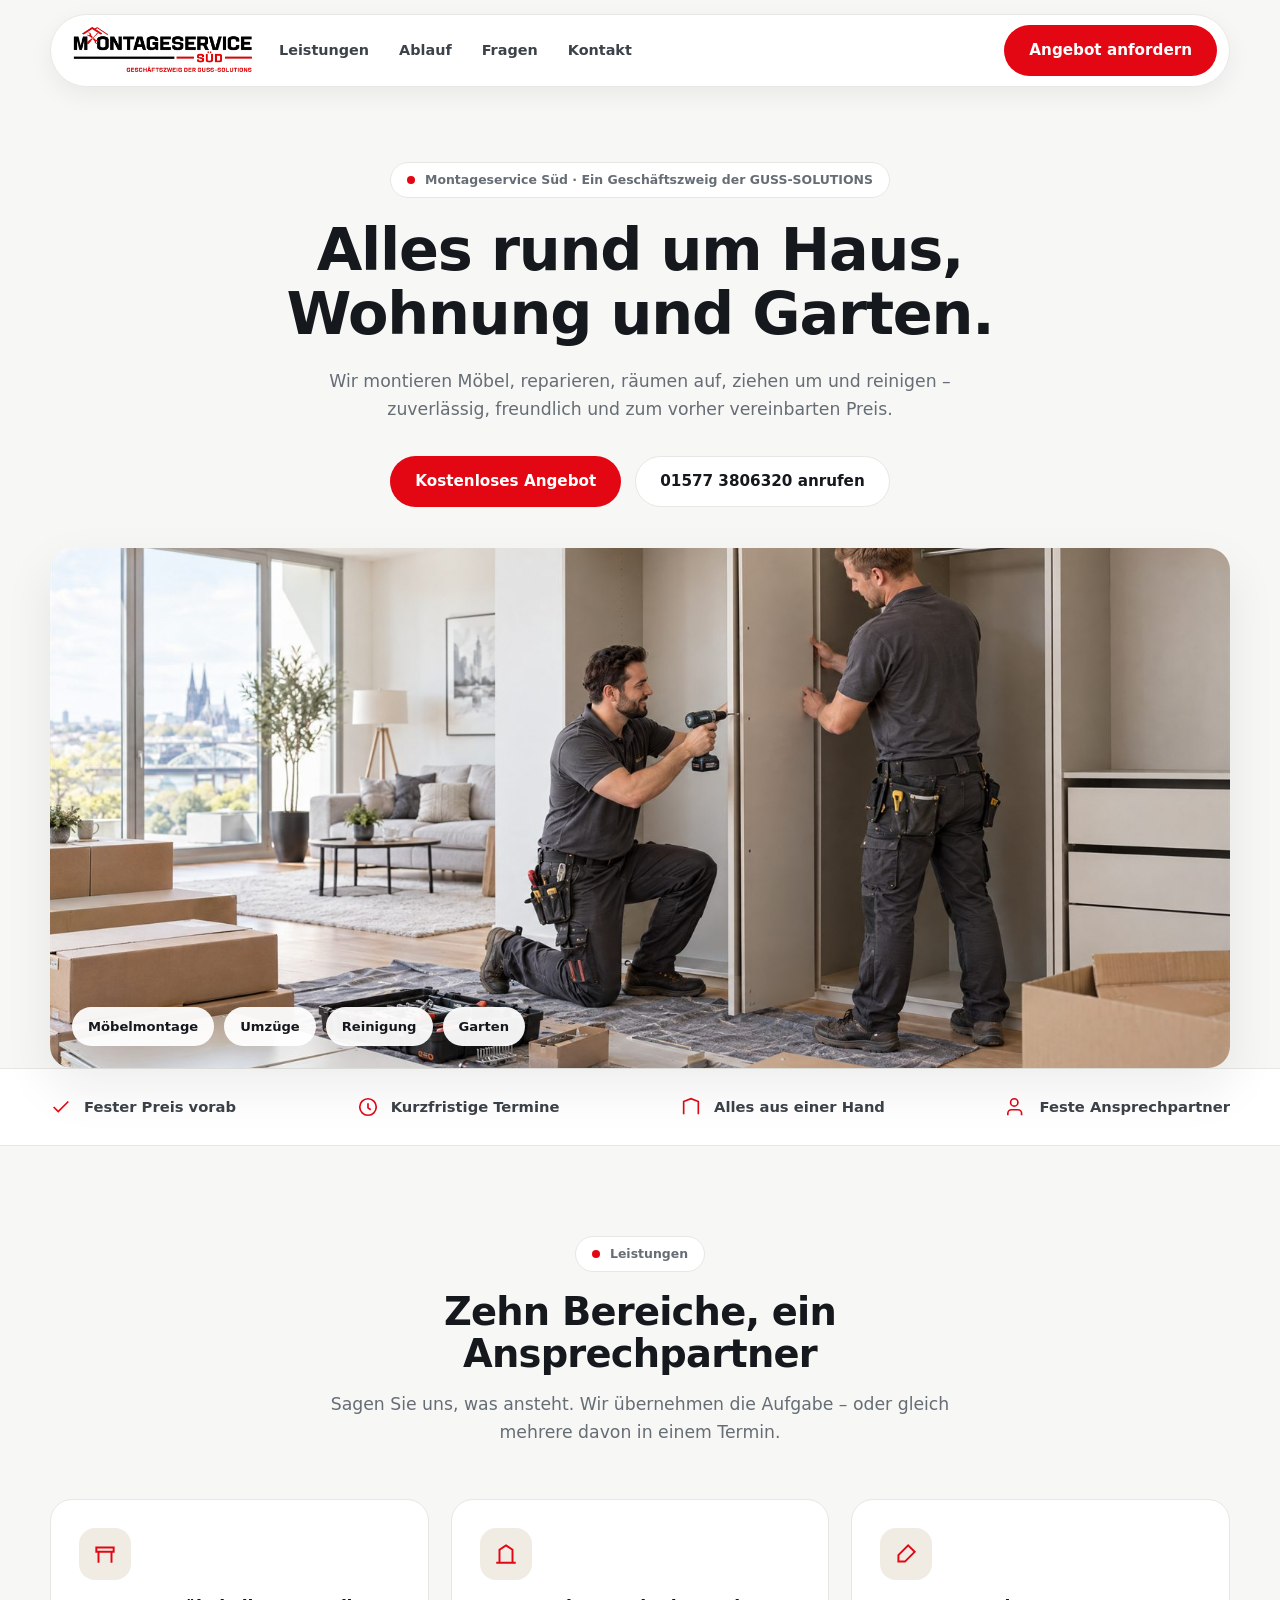
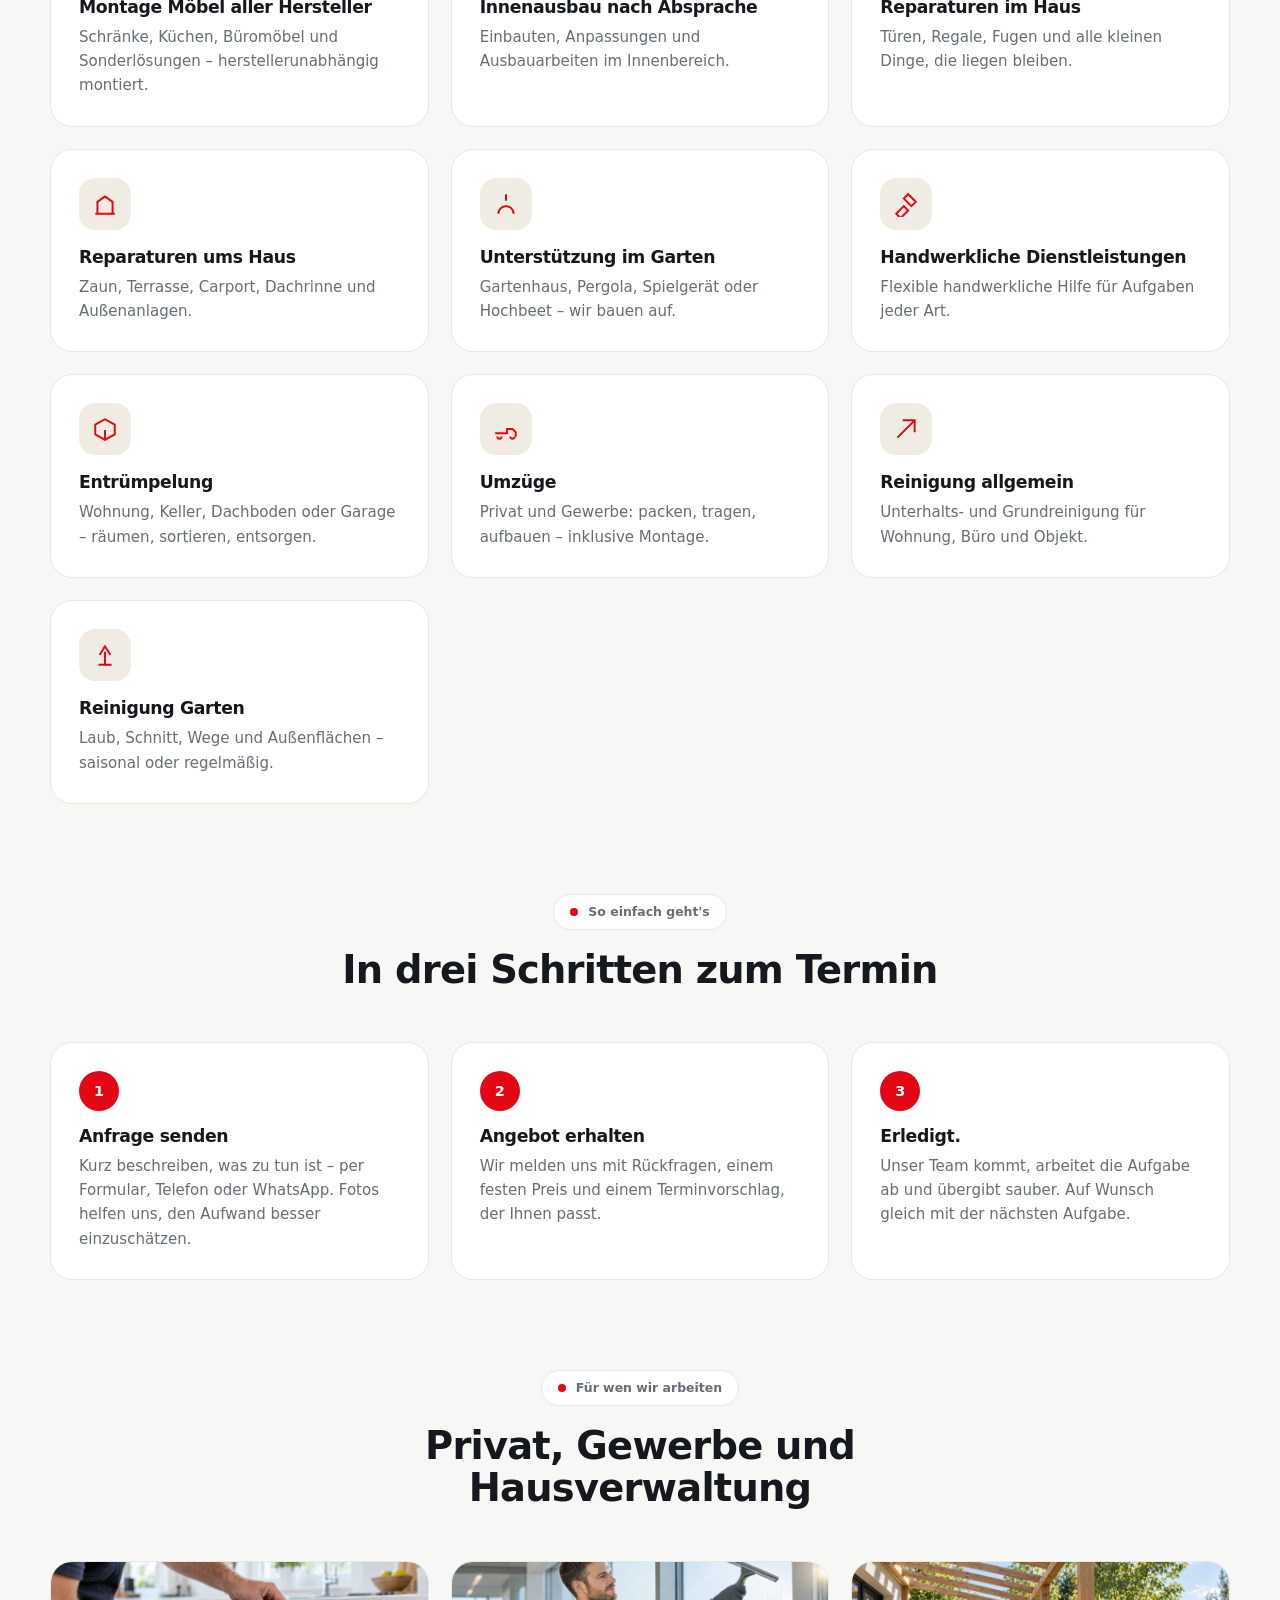
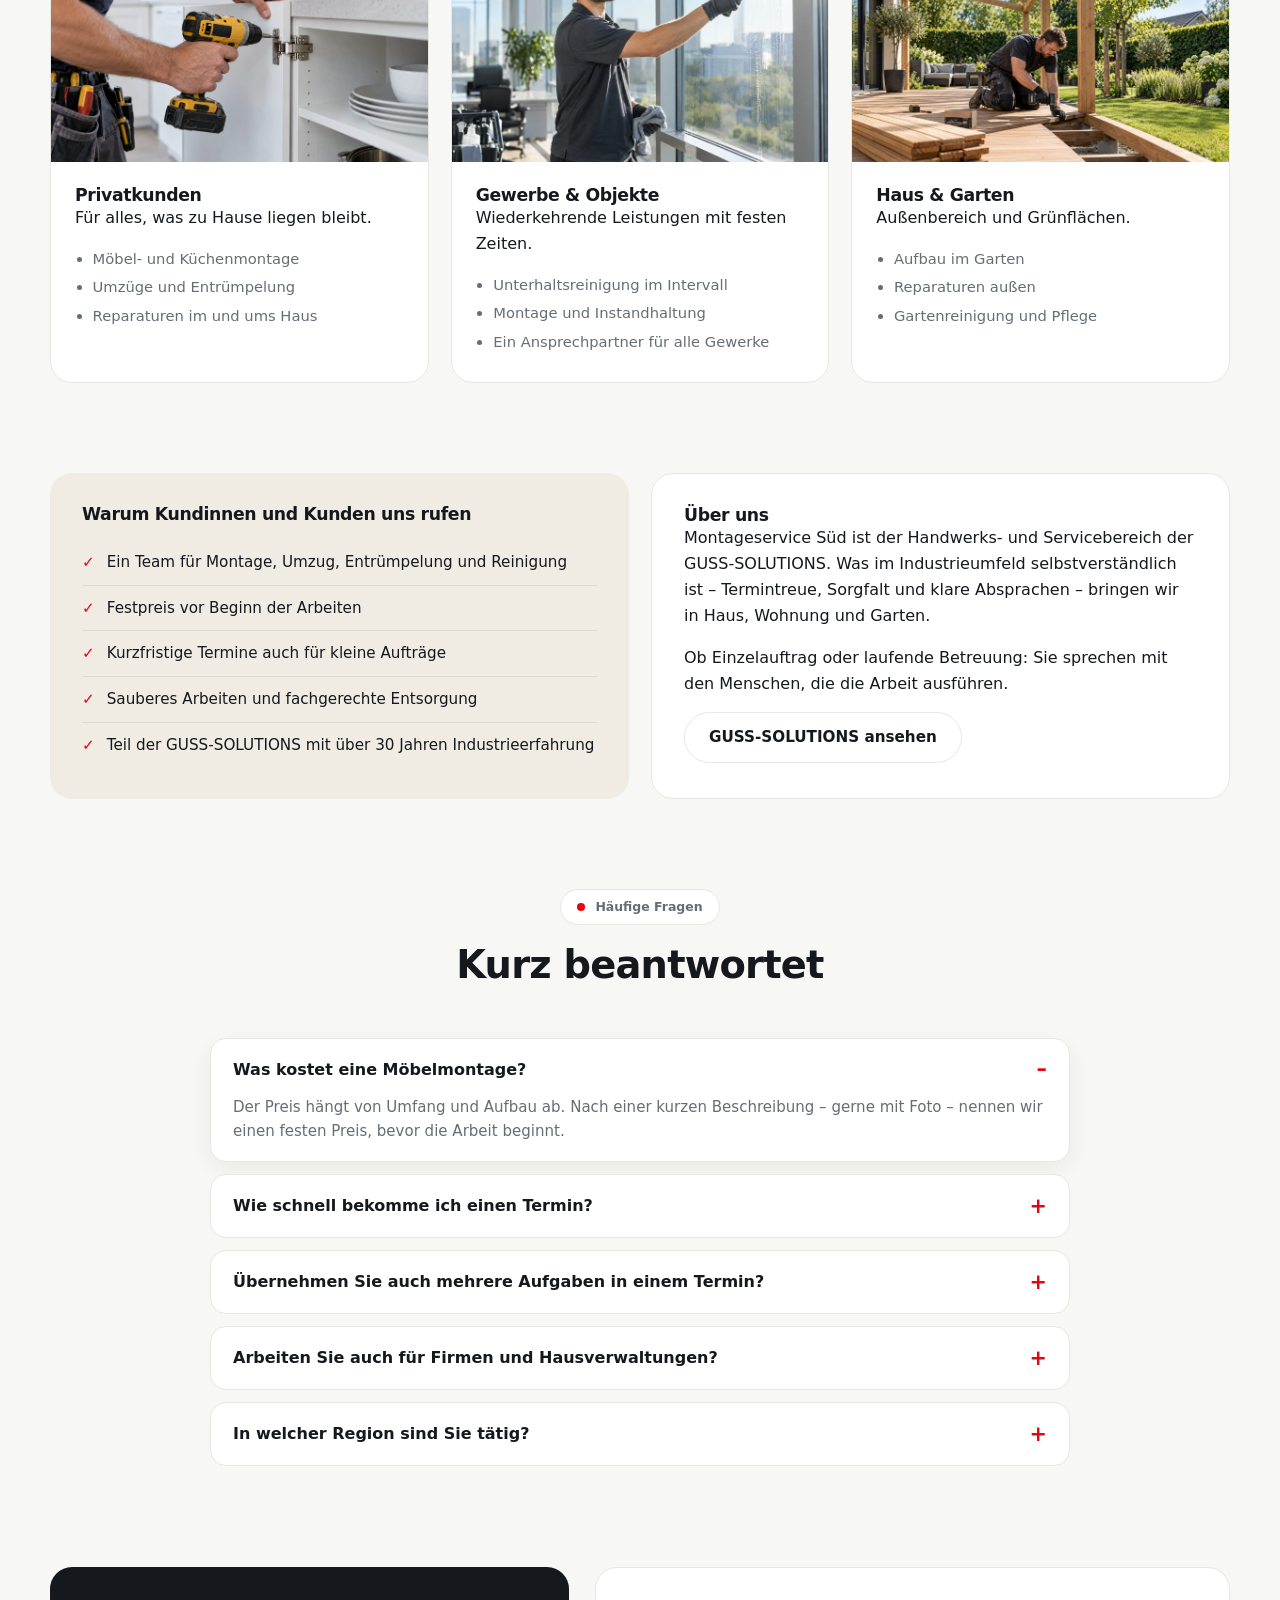
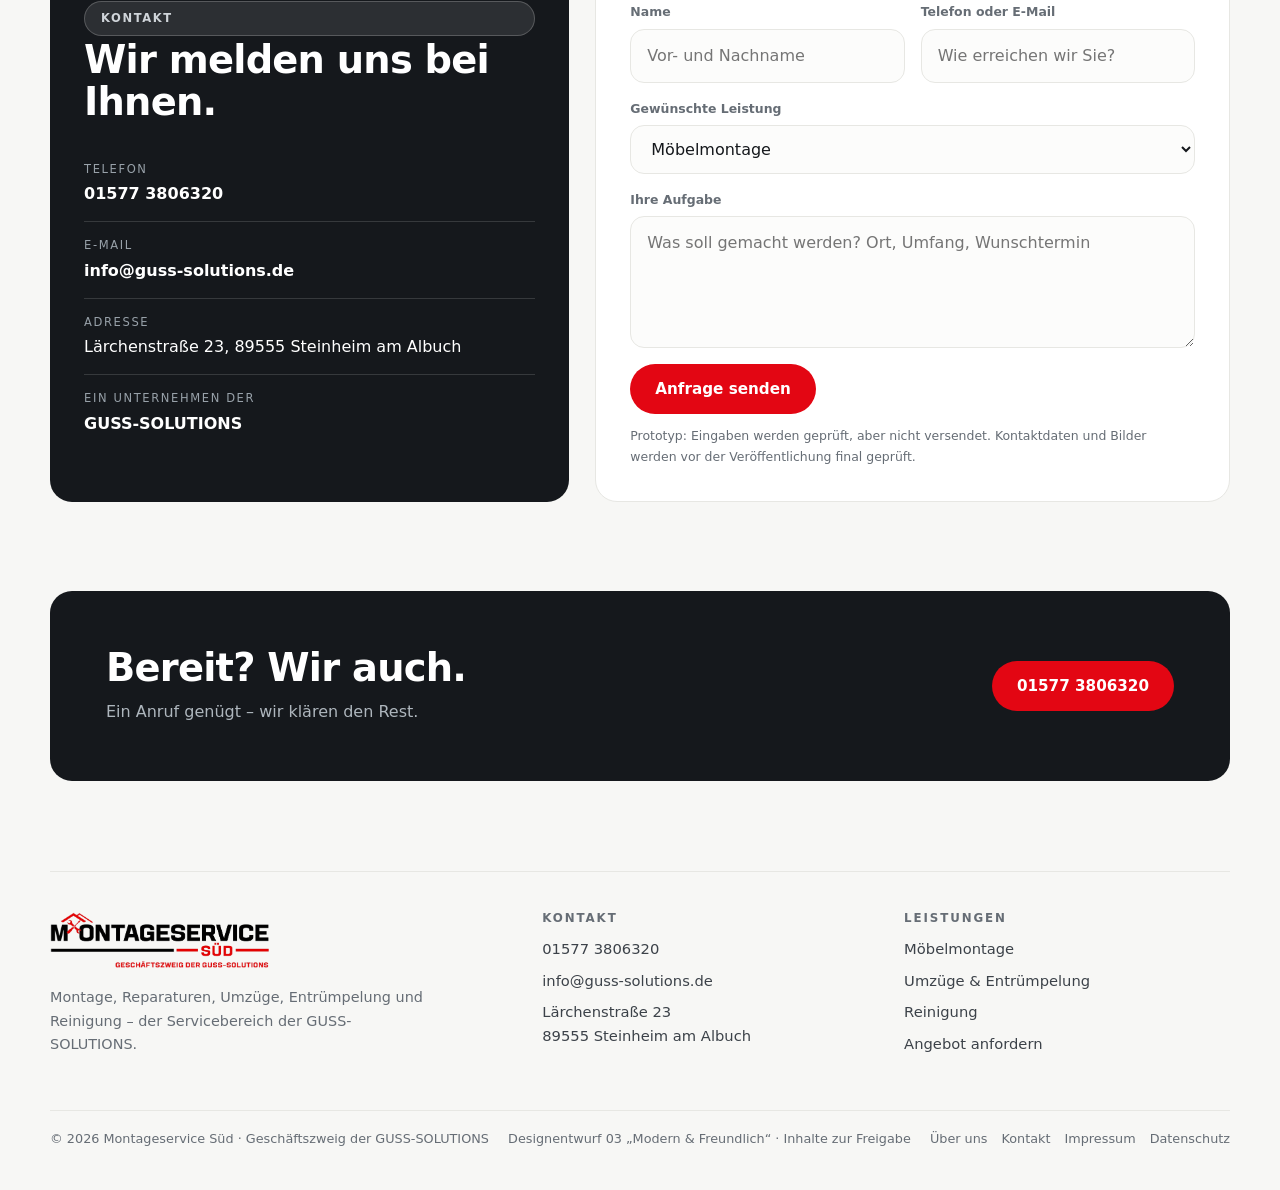
==== index.html @ 41b4e2bd "Montageservice Sued - Pilotwebsite, Entwurf 03 Modern und Freundlich, ohne Comic" ====
<!doctype html>
<html lang="de">
<head>
<meta charset="utf-8">
<meta name="viewport" content="width=device-width, initial-scale=1">
<title>Montageservice Süd | Montage, Reparaturen, Umzüge und Reinigung</title>
<meta name="description" content="Montageservice Süd – Möbelmontage, Reparaturen, Umzüge und Reinigung. Modern und freundlich, wie im gewählten Designentwurf 03.">
<link rel="icon" href="data:image/svg+xml,%3Csvg xmlns='http://www.w3.org/2000/svg' viewBox='0 0 64 64'%3E%3Crect width='64' height='64' rx='14' fill='%23f7f7f5'/%3E%3Cpath d='M8 30 32 12l24 18-3 4-21-16-21 16z' fill='%23e30613'/%3E%3Cpath d='M18 36h5v16h-5zM41 36h5v16h-5zM24 40h16v4H24z' fill='%23101820'/%3E%3C/svg%3E">
<link rel="stylesheet" href="styles.css">
<link rel="stylesheet" href="home.css">
<script src="site.js" defer></script>
</head>
<body>
<a class="skip-link" href="#main">Zum Inhalt springen</a>

<header class="site-header">
  <div class="header-inner">
    <a class="brand" href="#" aria-label="Montageservice Süd Startseite"><img src="assets/ms-logo.png" alt="Montageservice Süd"></a>
    <button class="menu-toggle" type="button" aria-expanded="false" aria-controls="main-navigation" aria-label="Navigation öffnen"><span></span><span></span><span></span></button>
    <nav class="main-nav" id="main-navigation" aria-label="Hauptnavigation">
      <ul class="nav-list">
        <li><a class="nav-link" href="#leistungen">Leistungen</a></li>
        <li><a class="nav-link" href="#ablauf">Ablauf</a></li>
        <li><a class="nav-link" href="#fragen">Fragen</a></li>
        <li><a class="nav-link" href="#kontakt">Kontakt</a></li>
      </ul>
    </nav>
    <a class="button header-cta" href="#kontakt">Angebot anfordern</a>
  </div>
</header>

<main id="main">
  <section class="hero">
    <div class="hero-inner">
      <span class="kicker">Montageservice Süd · Ein Geschäftszweig der GUSS-SOLUTIONS</span>
      <h1>Alles rund um Haus, Wohnung und Garten.</h1>
      <p class="lead">Wir montieren Möbel, reparieren, räumen auf, ziehen um und reinigen – zuverlässig, freundlich und zum vorher vereinbarten Preis.</p>
      <div class="hero-actions">
        <a class="button" href="#kontakt">Kostenloses Angebot</a>
        <a class="button button-soft" href="tel:+4915773806320">01577 3806320 anrufen</a>
      </div>
      <div class="hero-media">
        <img src="assets/img-hero-team.jpg" alt="Zwei Monteure bauen einen Schrank auf">
        <div class="hero-chips">
          <span class="chip">Möbelmontage</span>
          <span class="chip">Umzüge</span>
          <span class="chip">Reinigung</span>
          <span class="chip">Garten</span>
        </div>
      </div>
    </div>
  </section>

  <div class="band">
    <div class="band-inner">
      <span class="band-item"><svg viewBox="0 0 24 24"><path d="M20 6 9 17l-5-5"/></svg> Fester Preis vorab</span>
      <span class="band-item"><svg viewBox="0 0 24 24"><path d="M12 8v5l3 2"/><circle cx="12" cy="12" r="9"/></svg> Kurzfristige Termine</span>
      <span class="band-item"><svg viewBox="0 0 24 24"><path d="M4 20V6l8-3 8 3v14"/></svg> Alles aus einer Hand</span>
      <span class="band-item"><svg viewBox="0 0 24 24"><path d="M17 21v-2a4 4 0 00-4-4H6a4 4 0 00-4 4v2"/><circle cx="9" cy="7" r="4"/></svg> Feste Ansprechpartner</span>
    </div>
  </div>

  <section class="section" id="leistungen">
    <div class="wrap">
      <div class="section-head">
        <span class="kicker">Leistungen</span>
        <h2>Zehn Bereiche, ein Ansprechpartner</h2>
        <p class="lead">Sagen Sie uns, was ansteht. Wir übernehmen die Aufgabe – oder gleich mehrere davon in einem Termin.</p>
      </div>
      <div class="cards">
        <a class="card" href="leistungen.html#moebelmontage"><div class="ico"><svg viewBox="0 0 24 24"><path d="M4 6h16v4H4zM6 10v10M18 10v10"/></svg></div><h3>Montage Möbel aller Hersteller</h3><p>Schränke, Küchen, Büromöbel und Sonderlösungen – herstellerunabhängig montiert.</p></a>
        <a class="card" href="leistungen.html#innenausbau"><div class="ico"><svg viewBox="0 0 24 24"><path d="M3 20h18M6 20V8l6-4 6 4v12"/></svg></div><h3>Innenausbau nach Absprache</h3><p>Einbauten, Anpassungen und Ausbauarbeiten im Innenbereich.</p></a>
        <a class="card" href="leistungen.html#reparaturen-haus"><div class="ico"><svg viewBox="0 0 24 24"><path d="M14 4l6 6-9 9H5v-6z"/></svg></div><h3>Reparaturen im Haus</h3><p>Türen, Regale, Fugen und alle kleinen Dinge, die liegen bleiben.</p></a>
        <a class="card" href="leistungen.html#reparaturen-aussen"><div class="ico"><svg viewBox="0 0 24 24"><path d="M3 21h18M5 21V10l7-5 7 5v11"/></svg></div><h3>Reparaturen ums Haus</h3><p>Zaun, Terrasse, Carport, Dachrinne und Außenanlagen.</p></a>
        <a class="card" href="leistungen.html#garten-montage"><div class="ico"><svg viewBox="0 0 24 24"><path d="M12 3v6M5 21c0-4 3-7 7-7s7 3 7 7"/></svg></div><h3>Unterstützung im Garten</h3><p>Gartenhaus, Pergola, Spielgerät oder Hochbeet – wir bauen auf.</p></a>
        <a class="card" href="leistungen.html#handwerk"><div class="ico"><svg viewBox="0 0 24 24"><path d="M14 3l7 7-4 4-7-7zM3 21l7-7 4 4-7 7z"/></svg></div><h3>Handwerkliche Dienstleistungen</h3><p>Flexible handwerkliche Hilfe für Aufgaben jeder Art.</p></a>
        <a class="card" href="leistungen.html#entruempelung"><div class="ico"><svg viewBox="0 0 24 24"><path d="M3 8l9-5 9 5v9l-9 5-9-5zM12 13v9"/></svg></div><h3>Entrümpelung</h3><p>Wohnung, Keller, Dachboden oder Garage – räumen, sortieren, entsorgen.</p></a>
        <a class="card" href="leistungen.html#umzuege"><div class="ico"><svg viewBox="0 0 24 24"><path d="M2 16h11v-4h5l3 3v4M4 19a2 2 0 104 0M16 19a2 2 0 104 0"/></svg></div><h3>Umzüge</h3><p>Privat und Gewerbe: packen, tragen, aufbauen – inklusive Montage.</p></a>
        <a class="card" href="leistungen.html#reinigung"><div class="ico"><svg viewBox="0 0 24 24"><path d="M4 20l16-16M9 4h11v11"/></svg></div><h3>Reinigung allgemein</h3><p>Unterhalts- und Grundreinigung für Wohnung, Büro und Objekt.</p></a>
        <a class="card" href="leistungen.html#gartenreinigung"><div class="ico"><svg viewBox="0 0 24 24"><path d="M12 21V9M7 12l5-8 5 8M6 21h12"/></svg></div><h3>Reinigung Garten</h3><p>Laub, Schnitt, Wege und Außenflächen – saisonal oder regelmäßig.</p></a>
      </div>
    </div>
  </section>

  <section class="section" style="padding-top:0" id="ablauf">
    <div class="wrap">
      <div class="section-head">
        <span class="kicker">So einfach geht's</span>
        <h2>In drei Schritten zum Termin</h2>
      </div>
      <div class="steps">
        <article class="step"><span class="badge">1</span><h3>Anfrage senden</h3><p>Kurz beschreiben, was zu tun ist – per Formular, Telefon oder WhatsApp. Fotos helfen uns, den Aufwand besser einzuschätzen.</p></article>
        <article class="step"><span class="badge">2</span><h3>Angebot erhalten</h3><p>Wir melden uns mit Rückfragen, einem festen Preis und einem Terminvorschlag, der Ihnen passt.</p></article>
        <article class="step"><span class="badge">3</span><h3>Erledigt.</h3><p>Unser Team kommt, arbeitet die Aufgabe ab und übergibt sauber. Auf Wunsch gleich mit der nächsten Aufgabe.</p></article>
      </div>
    </div>
  </section>

  <section class="section" style="padding-top:0">
    <div class="wrap">
      <div class="section-head">
        <span class="kicker">Für wen wir arbeiten</span>
        <h2>Privat, Gewerbe und Hausverwaltung</h2>
      </div>
      <div class="photos">
        <article class="photo">
          <img src="assets/img-moebel.jpg" alt="Montage einer Küche">
          <div class="body"><h3>Privatkunden</h3><p>Für alles, was zu Hause liegen bleibt.</p>
            <ul><li>Möbel- und Küchenmontage</li><li>Umzüge und Entrümpelung</li><li>Reparaturen im und ums Haus</li></ul>
          </div>
        </article>
        <article class="photo">
          <img src="assets/img-reinigung.jpg" alt="Reinigung in einem Büro">
          <div class="body"><h3>Gewerbe &amp; Objekte</h3><p>Wiederkehrende Leistungen mit festen Zeiten.</p>
            <ul><li>Unterhaltsreinigung im Intervall</li><li>Montage und Instandhaltung</li><li>Ein Ansprechpartner für alle Gewerke</li></ul>
          </div>
        </article>
        <article class="photo">
          <img src="assets/img-garten.jpg" alt="Aufbau im Garten">
          <div class="body"><h3>Haus &amp; Garten</h3><p>Außenbereich und Grünflächen.</p>
            <ul><li>Aufbau im Garten</li><li>Reparaturen außen</li><li>Gartenreinigung und Pflege</li></ul>
          </div>
        </article>
      </div>
    </div>
  </section>

  <section class="section" style="padding-top:0">
    <div class="wrap">
      <div class="trust">
        <div class="trust-card">
          <h3>Warum Kundinnen und Kunden uns rufen</h3>
          <ul>
            <li>Ein Team für Montage, Umzug, Entrümpelung und Reinigung</li>
            <li>Festpreis vor Beginn der Arbeiten</li>
            <li>Kurzfristige Termine auch für kleine Aufträge</li>
            <li>Sauberes Arbeiten und fachgerechte Entsorgung</li>
            <li>Teil der GUSS-SOLUTIONS mit über 30 Jahren Industrieerfahrung</li>
          </ul>
        </div>
        <div class="trust-card white">
          <h3>Über uns</h3>
          <p>Montageservice Süd ist der Handwerks- und Servicebereich der GUSS-SOLUTIONS. Was im Industrieumfeld selbstverständlich ist – Termintreue, Sorgfalt und klare Absprachen – bringen wir in Haus, Wohnung und Garten.</p>
          <p>Ob Einzelauftrag oder laufende Betreuung: Sie sprechen mit den Menschen, die die Arbeit ausführen.</p>
          <a class="button button-soft" href="https://guss-solutions.de" target="_blank" rel="noopener">GUSS-SOLUTIONS ansehen</a>
        </div>
      </div>
    </div>
  </section>

  <section class="section" style="padding-top:0" id="fragen">
    <div class="wrap">
      <div class="section-head">
        <span class="kicker">Häufige Fragen</span>
        <h2>Kurz beantwortet</h2>
      </div>
      <div class="faq">
        <details open><summary>Was kostet eine Möbelmontage?</summary><p>Der Preis hängt von Umfang und Aufbau ab. Nach einer kurzen Beschreibung – gerne mit Foto – nennen wir einen festen Preis, bevor die Arbeit beginnt.</p></details>
        <details><summary>Wie schnell bekomme ich einen Termin?</summary><p>Kleine Aufträge können wir oft innerhalb weniger Tage übernehmen. Bei dringenden Fällen sprechen Sie uns direkt telefonisch an.</p></details>
        <details><summary>Übernehmen Sie auch mehrere Aufgaben in einem Termin?</summary><p>Ja. Montage, Reparaturen, Entrümpelung und Reinigung lassen sich kombinieren – das spart Wege und Kosten.</p></details>
        <details><summary>Arbeiten Sie auch für Firmen und Hausverwaltungen?</summary><p>Ja, wir betreuen Gewerbeobjekte, Praxen, Büros und Wohnanlagen – auch regelmäßig im Intervall.</p></details>
        <details><summary>In welcher Region sind Sie tätig?</summary><p>Unser Einsatzgebiet wird vor der Freigabe final festgelegt. Sprechen Sie uns an – wir sagen Ihnen direkt, ob Ihr Ort dabei ist.</p></details>
      </div>
    </div>
  </section>

  <section class="section" style="padding-top:0" id="kontakt">
    <div class="wrap contact">
      <div class="contact-info">
        <span class="kicker">Kontakt</span>
        <h2>Wir melden uns bei Ihnen.</h2>
        <ul>
          <li><span>Telefon</span><a href="tel:+4915773806320">01577 3806320</a></li>
          <li><span>E-Mail</span><a href="mailto:info@guss-solutions.de">info@guss-solutions.de</a></li>
          <li><span>Adresse</span>Lärchenstraße 23, 89555 Steinheim am Albuch</li>
          <li><span>Ein Unternehmen der</span><a href="https://guss-solutions.de" target="_blank" rel="noopener">GUSS-SOLUTIONS</a></li>
        </ul>
      </div>
      <form class="form" data-prototype-form novalidate>
        <div class="field"><label for="p">Name</label><input id="p" name="name" type="text" autocomplete="name" required placeholder="Vor- und Nachname"><span class="field-error">Bitte geben Sie Ihren Namen an.</span></div>
        <div class="field"><label for="q">Telefon oder E-Mail</label><input id="q" name="kontakt" type="text" required placeholder="Wie erreichen wir Sie?"><span class="field-error">Bitte geben Sie eine Kontaktmöglichkeit an.</span></div>
        <div class="full"><label for="r">Gewünschte Leistung</label>
          <select id="r" name="leistung">
            <option>Möbelmontage</option><option>Innenausbau</option><option>Reparaturen im Haus</option>
            <option>Reparaturen ums Haus</option><option>Garten / Montage im Garten</option><option>Handwerkliche Dienstleistungen</option>
            <option>Entrümpelung</option><option>Umzüge</option><option>Reinigung</option><option>Mehrere Leistungen</option>
          </select>
        </div>
        <div class="field full"><label for="s">Ihre Aufgabe</label><textarea id="s" name="nachricht" rows="4" required placeholder="Was soll gemacht werden? Ort, Umfang, Wunschtermin"></textarea><span class="field-error">Bitte beschreiben Sie Ihre Aufgabe.</span></div>
        <div class="full">
          <button class="button" type="submit">Anfrage senden</button>
          <p class="note">Prototyp: Eingaben werden geprüft, aber nicht versendet. Kontaktdaten und Bilder werden vor der Veröffentlichung final geprüft.</p>
        </div>
        <div class="form-status full" role="status" aria-live="polite"></div>
      </form>
    </div>
  </section>

  <div class="wrap">
    <section class="cta">
      <div>
        <h2>Bereit? Wir auch.</h2>
        <p>Ein Anruf genügt – wir klären den Rest.</p>
      </div>
      <a class="button" href="tel:+4915773806320">01577 3806320</a>
    </section>
  </div>
</main>

<footer class="site-footer">
  <div class="footer-main">
    <div>
      <img class="footer-logo" src="assets/ms-logo.png" alt="Montageservice Süd">
      <p class="footer-copy">Montage, Reparaturen, Umzüge, Entrümpelung und Reinigung – der Servicebereich der GUSS-SOLUTIONS.</p>
    </div>
    <div>
      <h2 class="footer-title">Kontakt</h2>
      <ul class="footer-links">
        <li><a href="tel:+4915773806320">01577 3806320</a></li>
        <li><a href="mailto:info@guss-solutions.de">info@guss-solutions.de</a></li>
        <li>Lärchenstraße 23<br>89555 Steinheim am Albuch</li>
      </ul>
    </div>
    <div>
      <h2 class="footer-title">Leistungen</h2>
      <ul class="footer-links">
        <li><a href="#leistungen">Möbelmontage</a></li>
        <li><a href="#leistungen">Umzüge &amp; Entrümpelung</a></li>
        <li><a href="#leistungen">Reinigung</a></li>
        <li><a href="#kontakt">Angebot anfordern</a></li>
      </ul>
    </div>
  </div>
  <div class="footer-bottom">
    <span>© 2026 Montageservice Süd · Geschäftszweig der GUSS-SOLUTIONS</span>
    <span>Designentwurf 03 „Modern &amp; Freundlich“ · Inhalte zur Freigabe</span>
    <span class="legal-links"><a href="ueber-uns.html">Über uns</a><a href="kontakt.html">Kontakt</a><a href="impressum.html">Impressum</a><a href="datenschutz.html">Datenschutz</a></span>
  </div>
</footer>

</body>
</html>
---- styles.css ----
/* ==========================================================================
   Montageservice Süd – Prototyp
   Basis: Designentwurf 03 „Modern & Freundlich“
   ========================================================================== */

:root{
  --ink:#15181c;
  --ink-soft:#3c4249;
  --muted:#666d75;
  --line:#e7e7e3;
  --paper:#ffffff;
  --soft:#f7f7f5;
  --sand:#f0ece4;
  --red:#e30613;
  --red-dark:#c00511;
  --green:#0f7a4a;
  --radius:22px;
  --radius-sm:14px;
  --shadow:0 20px 50px rgba(21,24,28,.08);
  --shadow-sm:0 8px 24px rgba(21,24,28,.06);
  --content:min(1180px, calc(100vw - 40px));
}

*,*::before,*::after{box-sizing:border-box}

html{scroll-behavior:smooth}

body{
  margin:0;
  background:var(--soft);
  color:var(--ink);
  font-family:Inter,ui-sans-serif,system-ui,-apple-system,"Segoe UI",sans-serif;
  font-size:16px;
  line-height:1.62;
  -webkit-font-smoothing:antialiased;
}

img{max-width:100%;display:block}
a{color:inherit}
button,input,select,textarea{font:inherit}

h1,h2,h3,h4{margin:0;line-height:1.1;letter-spacing:-.02em}
h1{font-size:clamp(2.1rem,4.4vw,3.5rem);font-weight:800}
h2{font-size:clamp(1.6rem,3vw,2.4rem);font-weight:800}
h3{font-size:1.08rem;font-weight:800}
h4{font-size:.98rem;font-weight:800}
p{margin:0 0 1rem}

.wrap{width:var(--content);margin:0 auto}
.section{padding:clamp(56px,7vw,104px) 0}
.section-tight{padding:clamp(34px,4vw,56px) 0}
.section-white{background:var(--paper)}
.section-head{text-align:center;max-width:740px;margin:0 auto clamp(34px,4vw,56px)}
.section-head.left{text-align:left;margin-left:0}
.lead{color:var(--muted);font-size:1.08rem;max-width:62ch}
.section-head .lead{margin:1rem auto 0}
.section-head.left .lead{margin-left:0}
.center{text-align:center}

.kicker{
  display:inline-flex;align-items:center;gap:10px;
  background:#fff;border:1px solid var(--line);border-radius:999px;
  padding:7px 16px;font-size:.78rem;font-weight:700;color:var(--muted);margin:0 0 1.2rem;
}
.kicker::before{content:"";width:8px;height:8px;border-radius:50%;background:var(--red);flex:0 0 auto}
.kicker.on-dark{background:rgba(255,255,255,.1);border-color:rgba(255,255,255,.22);color:#cfd4d9}

.skip-link{position:absolute;left:-9999px;top:0;background:var(--ink);color:#fff;padding:12px 18px;z-index:100}
.skip-link:focus{left:16px;top:16px}

/* ---------- Header ---------- */
.site-header{position:sticky;top:14px;z-index:50}
.header-inner{
  width:var(--content);margin:0 auto;
  background:rgba(255,255,255,.94);backdrop-filter:blur(14px);
  border:1px solid var(--line);border-radius:999px;
  padding:10px 12px 10px 22px;display:flex;align-items:center;gap:22px;
  box-shadow:var(--shadow-sm);
}
.brand{display:inline-flex;align-items:center}
.brand img{width:178px;height:auto}
.main-nav{margin-left:auto}
.nav-list{display:flex;gap:20px;list-style:none;margin:0;padding:0}
.nav-link{
  text-decoration:none;font-size:.9rem;font-weight:600;color:var(--ink-soft);
  padding:10px 6px;border-radius:999px;position:relative;white-space:nowrap;
}
.nav-link:hover{color:var(--red)}
.nav-link[aria-current="page"]{color:var(--red)}
.nav-link[aria-current="page"]::after{
  content:"";position:absolute;left:6px;right:6px;bottom:2px;height:2px;background:var(--red);border-radius:2px;
}
.menu-toggle{
  display:none;width:46px;height:46px;margin-left:auto;
  border:1px solid var(--line);border-radius:999px;background:#fff;cursor:pointer;
  align-items:center;justify-content:center;flex-direction:column;gap:5px;padding:0;
}
.menu-toggle span{display:block;width:18px;height:2px;background:var(--ink);border-radius:2px;transition:transform .2s,opacity .2s}
.menu-toggle[aria-expanded="true"] span:nth-child(1){transform:translateY(7px) rotate(45deg)}
.menu-toggle[aria-expanded="true"] span:nth-child(2){opacity:0}
.menu-toggle[aria-expanded="true"] span:nth-child(3){transform:translateY(-7px) rotate(-45deg)}

/* ---------- Buttons ---------- */
.button{
  display:inline-flex;align-items:center;justify-content:center;gap:10px;
  min-height:48px;padding:12px 24px;border-radius:999px;
  background:var(--red);color:#fff;text-decoration:none;font-weight:700;font-size:.95rem;
  border:1px solid transparent;cursor:pointer;
  transition:background .2s,transform .2s,box-shadow .2s,color .2s,border-color .2s;
}
.button:hover{background:var(--red-dark);transform:translateY(-1px);box-shadow:0 12px 26px rgba(227,6,19,.24)}
.button:active{transform:translateY(0)}
.button-soft{background:#fff;color:var(--ink);border-color:var(--line)}
.button-soft:hover{background:#fff;color:var(--red);border-color:var(--red);box-shadow:var(--shadow-sm)}
.button-dark{background:var(--ink)}
.button-dark:hover{background:#000;box-shadow:0 12px 26px rgba(21,24,28,.25)}
.button-lg{min-height:56px;padding:15px 30px;font-size:1rem}
.button-block{width:100%}
.button-row{display:flex;gap:14px;flex-wrap:wrap}

:focus-visible{outline:3px solid rgba(227,6,19,.35);outline-offset:3px;border-radius:6px}

  /* Hero */
  .hero{padding:clamp(56px,7vw,96px) 0 0}
  .hero-inner{width:var(--content);margin:0 auto;text-align:center}
  .hero h1{max-width:20ch;margin:0 auto}
  .hero .lead{margin:1.3rem auto 0;text-align:center}
  .hero-actions{display:flex;gap:14px;justify-content:center;flex-wrap:wrap;margin:2rem 0 2.6rem}
  .hero-media{position:relative;border-radius:var(--radius);overflow:hidden;box-shadow:var(--shadow)}
  .hero-media img{width:100%;height:clamp(280px,46vw,520px);object-fit:cover}
  .hero-chips{position:absolute;left:22px;bottom:22px;display:flex;gap:10px;flex-wrap:wrap}
  .chip{background:rgba(255,255,255,.94);border-radius:999px;padding:9px 16px;font-size:.82rem;font-weight:700;box-shadow:var(--shadow-sm)}


/* ---------- Band / Trust ---------- */
.band{background:#fff;border-top:1px solid var(--line);border-bottom:1px solid var(--line);padding:24px 0}
.band-inner{width:var(--content);margin:0 auto;display:flex;gap:30px;flex-wrap:wrap;align-items:center;justify-content:space-between}
.band-item{display:flex;align-items:center;gap:12px;font-weight:700;font-size:.92rem;color:var(--ink-soft)}
.band-item svg{width:22px;height:22px;stroke:var(--red);fill:none;stroke-width:1.8;flex:0 0 auto}

/* ---------- Cards ---------- */
.cards{display:grid;grid-template-columns:repeat(3,1fr);gap:22px}
.cards.two{grid-template-columns:repeat(2,1fr)}
.cards.four{grid-template-columns:repeat(4,1fr)}
.card{
  background:#fff;border:1px solid var(--line);border-radius:var(--radius);padding:28px;
  transition:transform .2s,box-shadow .2s,border-color .2s;display:flex;flex-direction:column;
}
.card:hover{transform:translateY(-4px);box-shadow:var(--shadow);border-color:#dcdcd6}
.card .ico{width:52px;height:52px;border-radius:16px;background:var(--sand);display:grid;place-items:center;margin-bottom:18px;flex:0 0 auto}
.card .ico svg{width:26px;height:26px;stroke:var(--red);fill:none;stroke-width:1.8}
.card p{color:var(--muted);font-size:.94rem;margin:.5rem 0 0}
.card .more{margin-top:auto;padding-top:16px;font-weight:700;font-size:.88rem;color:var(--red);text-decoration:none;display:inline-flex;align-items:center;gap:8px}
.card .more::after{content:"→";transition:transform .2s}
.card:hover .more::after{transform:translateX(4px)}
a.card{text-decoration:none}

/* ---------- Photo-Karten ---------- */
.photos{display:grid;grid-template-columns:repeat(3,1fr);gap:22px}
.photo{background:#fff;border-radius:var(--radius);overflow:hidden;border:1px solid var(--line);display:flex;flex-direction:column}
.photo img{height:200px;object-fit:cover;width:100%}
.photo .body{padding:24px}
.photo ul{margin:12px 0 0;padding-left:1.1rem;color:var(--muted);font-size:.92rem}
.photo li{margin-bottom:.3rem}

/* ---------- Schritte ---------- */
.steps{display:grid;grid-template-columns:repeat(4,1fr);gap:20px}
.step{background:#fff;border:1px solid var(--line);border-radius:var(--radius);padding:26px;position:relative}
.step .badge{display:inline-grid;place-items:center;width:42px;height:42px;border-radius:50%;background:var(--red);color:#fff;font-weight:800;font-size:.92rem;margin-bottom:16px}
.step h3{margin-bottom:.45rem}
.step p{color:var(--muted);font-size:.93rem;margin:0}

/* ---------- Trust ---------- */
.trust{display:grid;grid-template-columns:1fr 1fr;gap:22px}
.trust-card{background:var(--sand);border-radius:var(--radius);padding:32px}
.trust-card.white{background:#fff;border:1px solid var(--line)}
.trust-card ul{list-style:none;margin:16px 0 0;padding:0}
.trust-card li{display:flex;gap:12px;padding:11px 0;border-bottom:1px solid rgba(21,24,28,.08);font-size:.95rem}
.trust-card li:last-child{border-bottom:0}
.trust-card li::before{content:"✓";color:var(--red);font-weight:800;flex:0 0 auto}

/* ---------- FAQ ---------- */
.faq{max-width:860px;margin:0 auto}
details{background:#fff;border:1px solid var(--line);border-radius:16px;padding:18px 22px;margin-bottom:12px;transition:box-shadow .2s}
details[open]{box-shadow:var(--shadow-sm)}
summary{cursor:pointer;font-weight:700;list-style:none;display:flex;justify-content:space-between;gap:16px;align-items:center}
summary::-webkit-details-marker{display:none}
summary::after{content:"+";color:var(--red);font-weight:800;font-size:1.3rem;line-height:1}
details[open] summary::after{content:"–"}
details p{margin:12px 0 0;color:var(--muted);font-size:.94rem}
details p:last-child{margin-bottom:0}

/* ---------- Unterseiten ---------- */
.page-hero{padding:clamp(36px,4.5vw,64px) 0 clamp(28px,3vw,44px)}
.page-hero .inner{width:var(--content);margin:0 auto;display:grid;grid-template-columns:1.1fr .9fr;gap:clamp(26px,4vw,56px);align-items:center}
.page-hero h1{max-width:22ch}
.breadcrumb{width:var(--content);margin:0 auto 18px;font-size:.84rem;color:var(--muted);display:flex;gap:8px;flex-wrap:wrap}
.breadcrumb a{text-decoration:none;color:var(--muted)}
.breadcrumb a:hover{color:var(--red)}
.breadcrumb span::before{content:"/";margin-right:8px;color:var(--line)}
.page-hero-media{border-radius:var(--radius);overflow:hidden;box-shadow:var(--shadow)}
.page-hero-media img{width:100%;height:clamp(220px,30vw,340px);object-fit:cover}

/* ---------- Leistungs-Details ---------- */
.service-list{display:grid;gap:18px}
.service-item{
  background:#fff;border:1px solid var(--line);border-radius:var(--radius);
  padding:28px;display:grid;grid-template-columns:64px 1.1fr 1.4fr;gap:24px;align-items:start;
}
.service-item .no{font-weight:800;color:var(--red);font-size:.9rem;letter-spacing:.08em;padding-top:4px}
.service-item h3{margin-bottom:.5rem}
.service-item .desc{color:var(--muted);font-size:.94rem;margin:0}
.service-item ul{margin:0;padding:0;list-style:none;display:grid;gap:8px}
.service-item ul li{display:flex;gap:10px;font-size:.92rem;color:var(--ink-soft)}
.service-item ul li::before{content:"–";color:var(--red);font-weight:800}
.service-item.highlight{border-color:var(--red);box-shadow:0 12px 32px rgba(227,6,19,.08)}

/* ---------- Formular ---------- */
.contact-grid{display:grid;grid-template-columns:.9fr 1.1fr;gap:26px;align-items:start}
.contact-info{background:var(--ink);color:#fff;border-radius:var(--radius);padding:34px}
.contact-info h2{color:#fff}
.contact-info ul{list-style:none;margin:22px 0 0;padding:0}
.contact-info li{padding:14px 0;border-bottom:1px solid rgba(255,255,255,.14)}
.contact-info li:last-child{border-bottom:0}
.contact-info .label{display:block;font-size:.72rem;letter-spacing:.14em;text-transform:uppercase;color:#98a1a9;margin-bottom:3px}
.contact-info a{text-decoration:none;font-weight:700}
.contact-info a:hover{color:var(--red)}

.form-card{background:#fff;border:1px solid var(--line);border-radius:var(--radius);padding:34px}
.form{display:grid;grid-template-columns:1fr 1fr;gap:16px}
.form .full{grid-column:1/-1}
.field{display:flex;flex-direction:column}
label{display:block;font-size:.78rem;font-weight:700;color:var(--muted);margin-bottom:6px}
label .req{color:var(--red)}
input,select,textarea{
  width:100%;padding:13px 16px;border:1px solid var(--line);border-radius:var(--radius-sm);
  background:#fcfcfb;font:inherit;color:var(--ink);transition:border-color .2s,box-shadow .2s,background .2s;
}
input:focus,select:focus,textarea:focus{outline:none;border-color:var(--red);background:#fff;box-shadow:0 0 0 4px rgba(227,6,19,.12)}
textarea{resize:vertical;min-height:120px}
.checkbox{display:flex;gap:12px;align-items:flex-start;font-size:.88rem;color:var(--muted)}
.checkbox input{width:20px;height:20px;flex:0 0 auto;margin-top:2px;accent-color:var(--red)}
.field-error{color:var(--red);font-size:.8rem;font-weight:600;margin-top:5px;display:none}
.field.invalid input,.field.invalid select,.field.invalid textarea{border-color:var(--red);background:#fff5f5}
.field.invalid .field-error{display:block}
.form-note{font-size:.78rem;color:var(--muted);margin:14px 0 0}
.form-status{
  display:none;margin-top:18px;padding:16px 18px;border-radius:var(--radius-sm);
  background:#eef7f2;border:1px solid #bfe3d2;color:#0b5c38;font-weight:600;font-size:.92rem;
}
.form-status.visible{display:block}

/* ---------- CTA ---------- */
.cta{background:var(--ink);color:#fff;border-radius:var(--radius);padding:clamp(34px,5vw,56px);
  display:flex;align-items:center;justify-content:space-between;gap:28px;flex-wrap:wrap}
.cta h2{color:#fff}
.cta p{color:#aeb6bd;margin:.6rem 0 0}
.cta.red{background:linear-gradient(120deg,var(--red),#9d040d)}
.cta.red p{color:rgba(255,255,255,.88)}

/* ---------- Footer ---------- */
.site-footer{background:var(--soft);padding:0 0 40px}
.footer-main{width:var(--content);margin:0 auto;border-top:1px solid var(--line);padding-top:40px;
  display:grid;grid-template-columns:1.5fr 1fr 1fr 1fr;gap:32px}
.footer-logo{width:210px}
.footer-copy{color:var(--muted);font-size:.9rem;margin-top:16px;max-width:38ch}
.footer-title{font-size:.74rem;letter-spacing:.16em;text-transform:uppercase;color:var(--muted);margin:0 0 12px}
.footer-links{list-style:none;margin:0;padding:0;font-size:.92rem;color:var(--ink-soft)}
.footer-links li{margin-bottom:.5rem}
.footer-links a{text-decoration:none}
.footer-links a:hover{color:var(--red)}
.footer-bottom{width:var(--content);margin:38px auto 0;padding-top:18px;border-top:1px solid var(--line);
  display:flex;justify-content:space-between;gap:16px;flex-wrap:wrap;color:var(--muted);font-size:.8rem}
.footer-bottom a{text-decoration:none}
.footer-bottom a:hover{color:var(--red)}

/* ---------- Rechtstexte ---------- */
.prose{max-width:820px;margin:0 auto;background:#fff;border:1px solid var(--line);border-radius:var(--radius);padding:clamp(26px,4vw,44px)}
.prose h2{margin-top:2rem;font-size:1.35rem}
.prose h2:first-child{margin-top:0}
.prose h3{margin-top:1.4rem}
.prose p,.prose li{color:var(--ink-soft);font-size:.96rem}
.prose ul{padding-left:1.1rem}
.prose .hint{background:var(--soft);border-left:3px solid var(--red);padding:14px 18px;border-radius:8px;font-size:.9rem;color:var(--muted)}

/* ---------- Prototyp-Hinweis ---------- */
.proto-note{
  background:#fff8e6;border:1px solid #f0dca8;color:#6b5300;border-radius:var(--radius-sm);
  padding:12px 18px;font-size:.86rem;font-weight:600;width:var(--content);margin:14px auto 0;
}

/* ---------- Scroll-Reveal ---------- */
.reveal{opacity:0;transform:translateY(18px);transition:opacity .6s ease,transform .6s ease}
.reveal.in{opacity:1;transform:none}

@media (prefers-reduced-motion:reduce){
  *{animation-duration:.001ms !important;animation-iteration-count:1 !important;transition-duration:.001ms !important}
  .reveal{opacity:1;transform:none}
}

/* ---------- Responsive ---------- */
@media (max-width:1080px){
  .cards,.cards.four{grid-template-columns:repeat(2,1fr)}
  .steps{grid-template-columns:repeat(2,1fr)}
  .footer-main{grid-template-columns:1fr 1fr}
}
@media (max-width:960px){
  .page-hero .inner,.contact-grid,.trust{grid-template-columns:1fr}
  .nav-list{display:none}
  .menu-toggle{display:flex}
  .header-inner{border-radius:26px;padding:12px 16px;flex-wrap:wrap}
  .main-nav{display:none;width:100%;order:5;margin:8px 0 0}
  .main-nav.open{display:block}
  .nav-list{display:block;margin:0;padding:0}
  .nav-list li{border-top:1px solid var(--line)}
  .nav-link{display:block;padding:14px 4px}
  .nav-link[aria-current="page"]::after{display:none}
  .header-cta{margin-left:auto}
  .photos{grid-template-columns:1fr 1fr}
  .service-item{grid-template-columns:44px 1fr;gap:16px}
  .service-item ul{grid-column:2}
}
@media (max-width:660px){
  .cards,.cards.four,.photos,.steps,.form,.footer-main{grid-template-columns:1fr}
  .brand img{width:152px}
}
---- home.css ----
:root{
    --ink:#15181c; --muted:#666d75; --line:#e7e7e3; --paper:#ffffff; --soft:#f7f7f5;
    --sand:#f0ece4; --red:#e30613; --red-dark:#c00511; --radius:22px;
    --shadow:0 20px 50px rgba(21,24,28,.08); --shadow-sm:0 8px 24px rgba(21,24,28,.06);
    --content:min(1180px, calc(100vw - 40px));
  }
  *{box-sizing:border-box}
  html{scroll-behavior:smooth}
  body{margin:0;background:var(--soft);color:var(--ink);
    font-family:Inter,ui-sans-serif,system-ui,-apple-system,"Segoe UI",sans-serif;
    font-size:16px;line-height:1.62;-webkit-font-smoothing:antialiased}
  img{max-width:100%;display:block}
  a{color:inherit}
  h1,h2,h3{margin:0;line-height:1.1;letter-spacing:-.02em}
  h1{font-size:clamp(2.2rem,4.6vw,3.7rem);font-weight:800}
  h2{font-size:clamp(1.6rem,3vw,2.4rem);font-weight:800}
  h3{font-size:1.08rem;font-weight:800}
  p{margin:0 0 1rem}
  .wrap{width:var(--content);margin:0 auto}
  .kicker{display:inline-flex;align-items:center;gap:10px;background:#fff;border:1px solid var(--line);
    border-radius:999px;padding:7px 16px;font-size:.78rem;font-weight:700;color:var(--muted);margin:0 0 1.2rem}
  .kicker::before{content:"";width:8px;height:8px;border-radius:50%;background:var(--red)}
  .lead{color:var(--muted);font-size:1.08rem;max-width:60ch}

  .site-header{position:sticky;top:14px;z-index:40}
  .header-inner{width:var(--content);margin:0 auto;background:rgba(255,255,255,.92);backdrop-filter:blur(14px);
    border:1px solid var(--line);border-radius:999px;padding:10px 12px 10px 22px;display:flex;align-items:center;gap:22px;
    box-shadow:var(--shadow-sm)}
  .brand img{width:180px;height:auto}
  .nav-list{display:flex;gap:22px;list-style:none;margin:0 0 0 auto;padding:0}
  .nav-link{text-decoration:none;font-size:.9rem;font-weight:600;color:#3c4249;padding:10px 4px;border-radius:999px}
  .nav-link:hover{color:var(--red)}
  .button{display:inline-flex;align-items:center;justify-content:center;gap:10px;min-height:48px;padding:12px 24px;
    border-radius:999px;background:var(--red);color:#fff;text-decoration:none;font-weight:700;border:1px solid transparent;
    cursor:pointer;transition:background .2s,transform .2s,box-shadow .2s}
  .button:hover{background:var(--red-dark);transform:translateY(-1px);box-shadow:0 12px 26px rgba(227,6,19,.24)}
  .button-soft{background:#fff;color:var(--ink);border-color:var(--line)}
  .button-soft:hover{background:#fff;color:var(--red);border-color:var(--red);box-shadow:var(--shadow-sm)}

  /* Hero */
  .hero{padding:clamp(56px,7vw,96px) 0 0}
  .hero-inner{width:var(--content);margin:0 auto;text-align:center}
  .hero h1{max-width:20ch;margin:0 auto}
  .hero .lead{margin:1.3rem auto 0;text-align:center}
  .hero-actions{display:flex;gap:14px;justify-content:center;flex-wrap:wrap;margin:2rem 0 2.6rem}
  .hero-media{position:relative;border-radius:var(--radius);overflow:hidden;box-shadow:var(--shadow)}
  .hero-media img{width:100%;height:clamp(280px,46vw,520px);object-fit:cover}
  .hero-chips{position:absolute;left:22px;bottom:22px;display:flex;gap:10px;flex-wrap:wrap}
  .chip{background:rgba(255,255,255,.94);border-radius:999px;padding:9px 16px;font-size:.82rem;font-weight:700;box-shadow:var(--shadow-sm)}

  .section{padding:clamp(56px,7vw,104px) 0}
  .section-head{text-align:center;max-width:720px;margin:0 auto clamp(34px,4vw,56px)}
  .section-head .lead{margin:1rem auto 0}

  /* Cards */
  .cards{display:grid;grid-template-columns:repeat(3,1fr);gap:22px}
  .card{background:#fff;border:1px solid var(--line);border-radius:var(--radius);padding:28px;transition:transform .2s,box-shadow .2s}
  .card:hover{transform:translateY(-4px);box-shadow:var(--shadow)}
  .card .ico{width:52px;height:52px;border-radius:16px;background:var(--sand);display:grid;place-items:center;margin-bottom:18px}
  .card .ico svg{width:26px;height:26px;stroke:var(--red);fill:none;stroke-width:1.8}
  .card p{color:var(--muted);font-size:.94rem;margin:.5rem 0 0}

  /* Photo cards */
  .photos{display:grid;grid-template-columns:repeat(3,1fr);gap:22px}
  .photo{background:#fff;border-radius:var(--radius);overflow:hidden;border:1px solid var(--line)}
  .photo img{height:200px;object-fit:cover;width:100%}
  .photo .body{padding:24px}
  .photo ul{margin:12px 0 0;padding-left:1.1rem;color:var(--muted);font-size:.92rem}
  .photo li{margin-bottom:.3rem}

  /* Steps */
  .steps{display:grid;grid-template-columns:repeat(3,1fr);gap:22px;position:relative}
  .step{background:#fff;border:1px solid var(--line);border-radius:var(--radius);padding:28px}
  .step .badge{display:inline-grid;place-items:center;width:40px;height:40px;border-radius:50%;background:var(--red);color:#fff;font-weight:800;font-size:.9rem;margin-bottom:16px}
  .step p{color:var(--muted);font-size:.94rem;margin:0}

  /* Trust */
  .trust{display:grid;grid-template-columns:1fr 1fr;gap:22px}
  .trust-card{background:var(--sand);border-radius:var(--radius);padding:32px}
  .trust-card.white{background:#fff;border:1px solid var(--line)}
  .trust-card ul{list-style:none;margin:16px 0 0;padding:0}
  .trust-card li{display:flex;gap:12px;padding:10px 0;border-bottom:1px solid rgba(21,24,28,.08);font-size:.95rem}
  .trust-card li:last-child{border-bottom:0}
  .trust-card li::before{content:"✓";color:var(--red);font-weight:800}

  /* FAQ */
  .faq{max-width:860px;margin:0 auto}
  details{background:#fff;border:1px solid var(--line);border-radius:16px;padding:18px 22px;margin-bottom:12px}
  details[open]{box-shadow:var(--shadow-sm)}
  summary{cursor:pointer;font-weight:700;list-style:none;display:flex;justify-content:space-between;gap:16px;align-items:center}
  summary::-webkit-details-marker{display:none}
  summary::after{content:"+";color:var(--red);font-weight:800;font-size:1.3rem}
  details[open] summary::after{content:"–"}
  details p{margin:12px 0 0;color:var(--muted);font-size:.94rem}

  /* Contact */
  .contact{display:grid;grid-template-columns:.9fr 1.1fr;gap:26px}
  .contact-info{background:var(--ink);color:#fff;border-radius:var(--radius);padding:34px}
  .contact-info .kicker{background:rgba(255,255,255,.1);border-color:rgba(255,255,255,.2);color:#cfd4d9}
  .contact-info h2{color:#fff}
  .contact-info ul{list-style:none;margin:22px 0 0;padding:0}
  .contact-info li{padding:14px 0;border-bottom:1px solid rgba(255,255,255,.14)}
  .contact-info span{display:block;font-size:.72rem;letter-spacing:.14em;text-transform:uppercase;color:#98a1a9;margin-bottom:3px}
  .contact-info a{text-decoration:none;font-weight:700}
  .contact-info a:hover{color:var(--red)}
  .form{background:#fff;border:1px solid var(--line);border-radius:var(--radius);padding:34px;display:grid;grid-template-columns:1fr 1fr;gap:16px}
  .form .full{grid-column:1/-1}
  label{display:block;font-size:.78rem;font-weight:700;color:var(--muted);margin-bottom:6px}
  input,select,textarea{width:100%;padding:13px 16px;border:1px solid var(--line);border-radius:14px;background:#fcfcfb;font:inherit;color:var(--ink)}
  input:focus,select:focus,textarea:focus{outline:3px solid rgba(227,6,19,.18);border-color:var(--red);background:#fff}
  .note{font-size:.78rem;color:var(--muted);margin:12px 0 0}

  .band{background:#fff;border-top:1px solid var(--line);border-bottom:1px solid var(--line);padding:26px 0}
  .band-inner{width:var(--content);margin:0 auto;display:flex;gap:34px;flex-wrap:wrap;align-items:center;justify-content:space-between}
  .band-item{display:flex;align-items:center;gap:12px;font-weight:700;font-size:.92rem;color:#3c4249}
  .band-item svg{width:22px;height:22px;stroke:var(--red);fill:none;stroke-width:1.8}

  .cta{background:var(--ink);color:#fff;border-radius:var(--radius);padding:clamp(34px,5vw,56px);display:flex;
    align-items:center;justify-content:space-between;gap:28px;flex-wrap:wrap;margin-bottom:clamp(56px,7vw,104px)}
  .cta h2{color:#fff}
  .cta p{color:#aeb6bd;margin:.6rem 0 0}

  .site-footer{background:var(--soft);padding:0 0 40px}
  .footer-main{width:var(--content);margin:0 auto;border-top:1px solid var(--line);padding-top:40px;
    display:grid;grid-template-columns:1.4fr 1fr 1fr;gap:36px}
  .footer-logo{width:220px}
  .footer-copy{color:var(--muted);font-size:.9rem;margin-top:16px;max-width:42ch}
  .footer-title{font-size:.74rem;letter-spacing:.16em;text-transform:uppercase;color:var(--muted);margin:0 0 12px}
  .footer-links{list-style:none;margin:0;padding:0;font-size:.92rem;color:#3c4249}
  .footer-links li{margin-bottom:.5rem}
  .footer-links a{text-decoration:none}
  .footer-links a:hover{color:var(--red)}
  .footer-bottom{width:var(--content);margin:38px auto 0;padding-top:18px;border-top:1px solid var(--line);
    display:flex;justify-content:space-between;gap:16px;flex-wrap:wrap;color:var(--muted);font-size:.8rem}

  @media (max-width:960px){
    .cards,.photos,.steps{grid-template-columns:1fr 1fr}
    .contact,.trust{grid-template-columns:1fr}
    .nav-list{display:none}
    .footer-main{grid-template-columns:1fr 1fr}
  }
  @media (max-width:640px){
    .cards,.photos,.steps,.form,.footer-main{grid-template-columns:1fr}
    .header-inner{border-radius:20px;padding:12px 16px}
    .brand img{width:150px}
  }

/* Nur funktionale Ergänzungen: Vorlage 03 bleibt das Design. */
.header-inner .main-nav{margin-left:0;}
.header-inner .header-cta{margin-left:auto;}
a.card{text-decoration:none;}
.form .field{display:flex;flex-direction:column;}
.form .field-error{display:none;color:var(--red);font-size:.8rem;margin-top:5px;}
.form .field.invalid .field-error{display:block;}
.form .field.invalid input,.form .field.invalid textarea{border-color:var(--red);}
.form .form-status{display:none;background:#eef7f2;color:#0b5c38;border-radius:14px;padding:16px;}
.form .form-status.visible{display:block;}
.footer-bottom .legal-links{display:flex;gap:14px;flex-wrap:wrap;}
@media(max-width:960px){
  .header-inner{flex-wrap:wrap;}
  .header-inner .main-nav{width:100%;order:5;display:none;}
  .header-inner .main-nav.open{display:block;}
  .header-inner .main-nav.open .nav-list{display:block;}
  .header-inner .main-nav.open .nav-link{display:block;padding:14px 4px;}
}
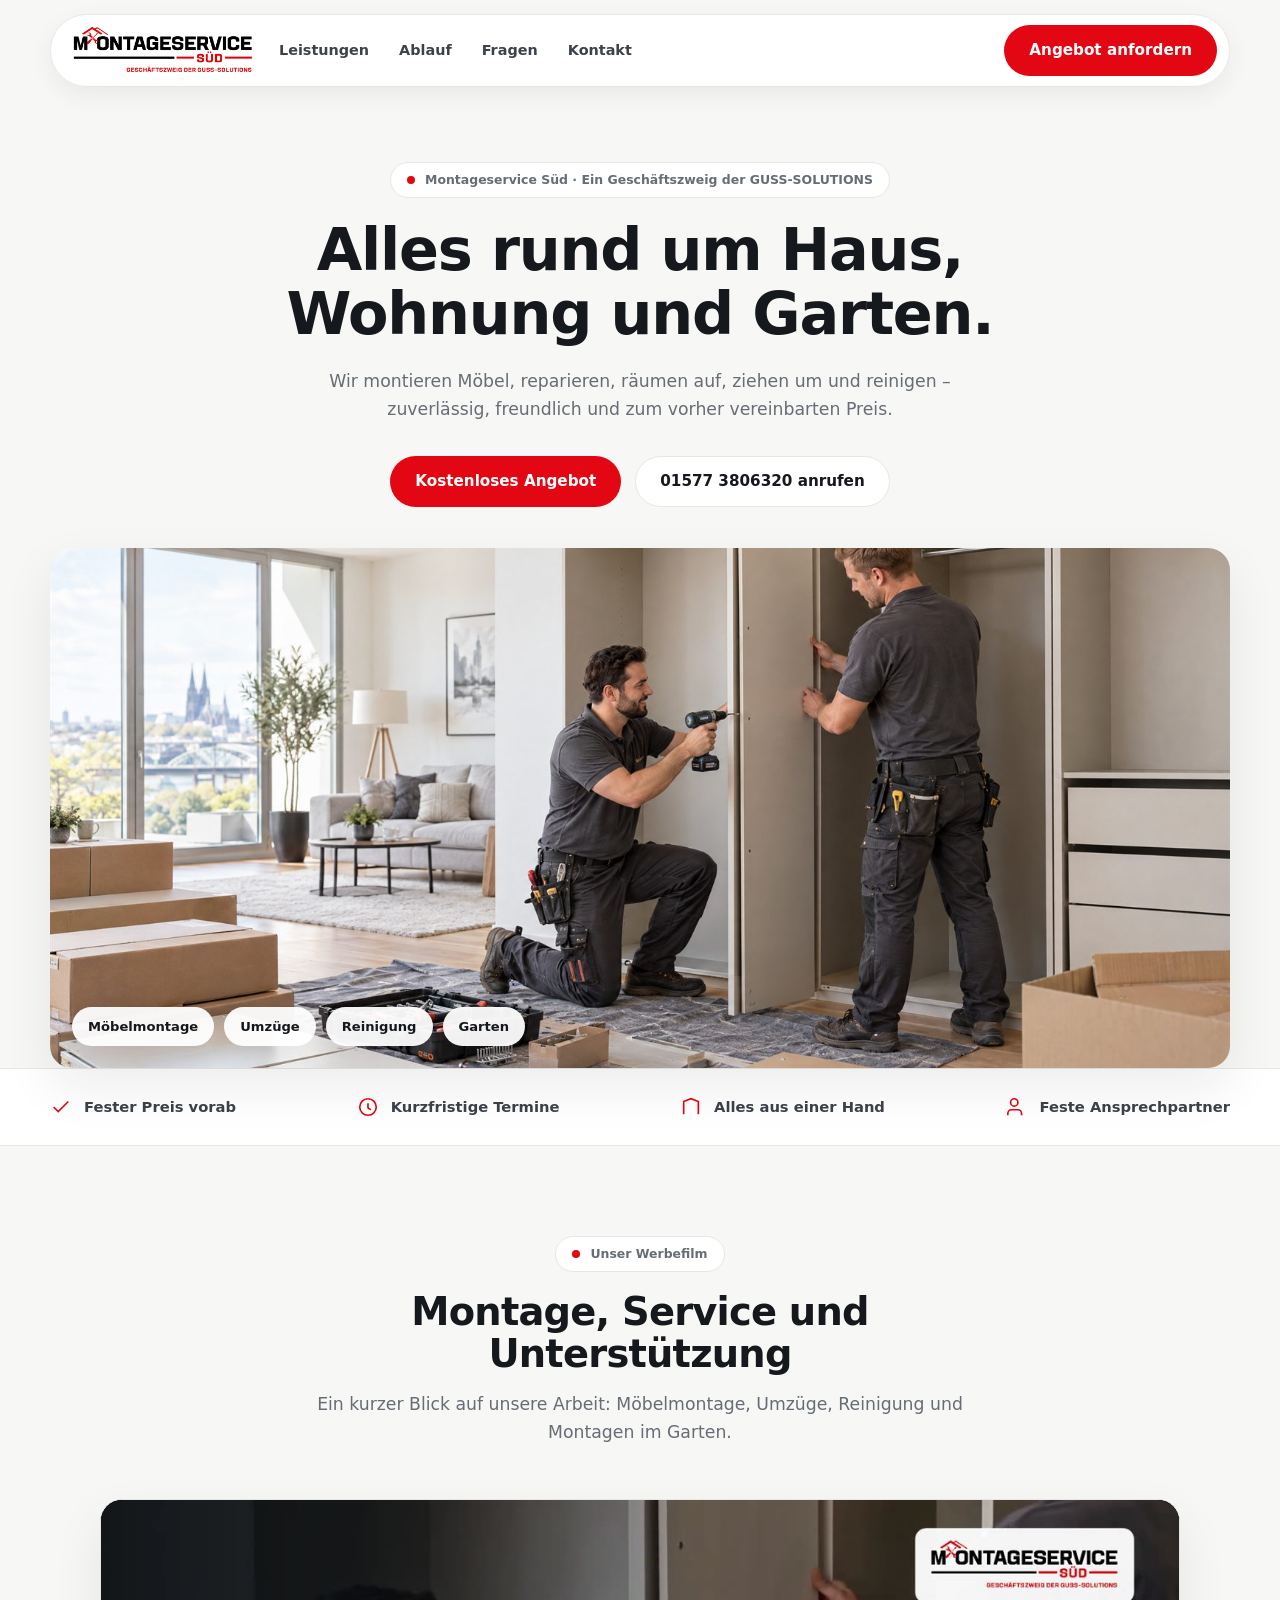
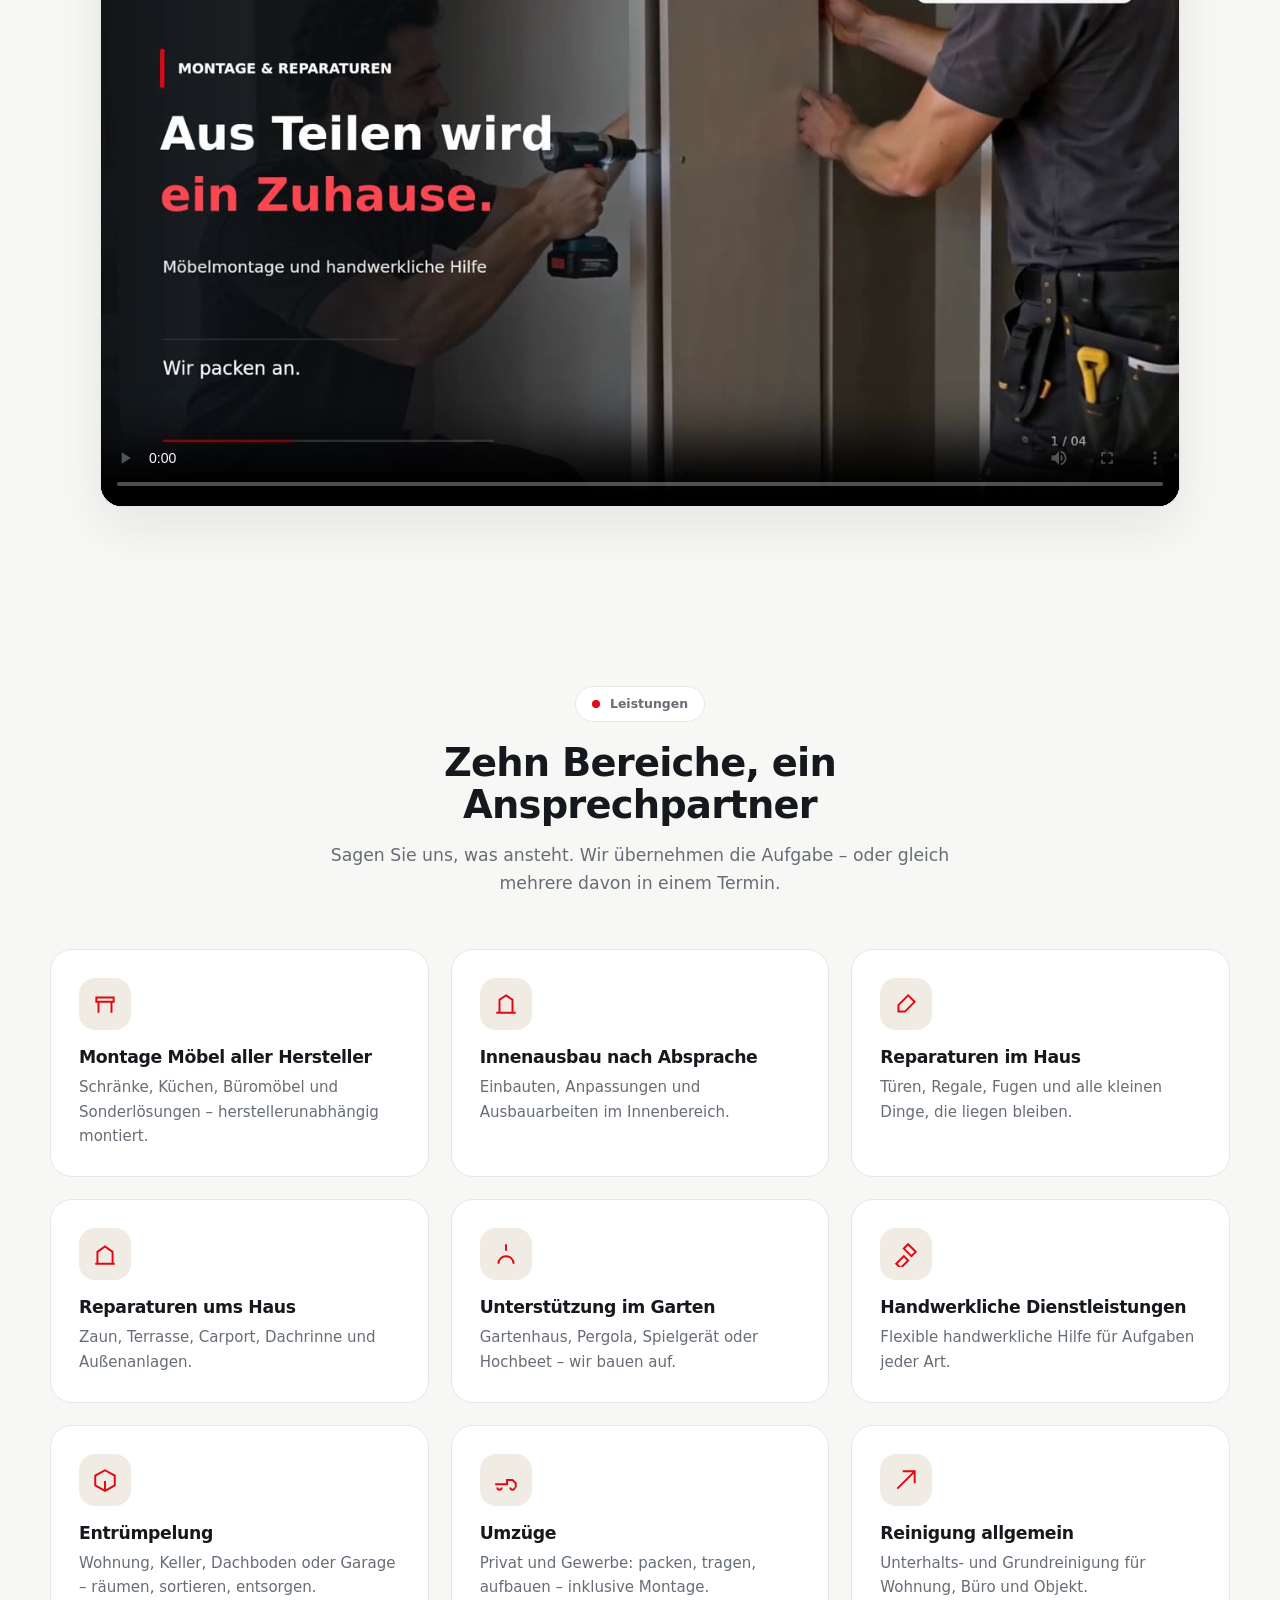
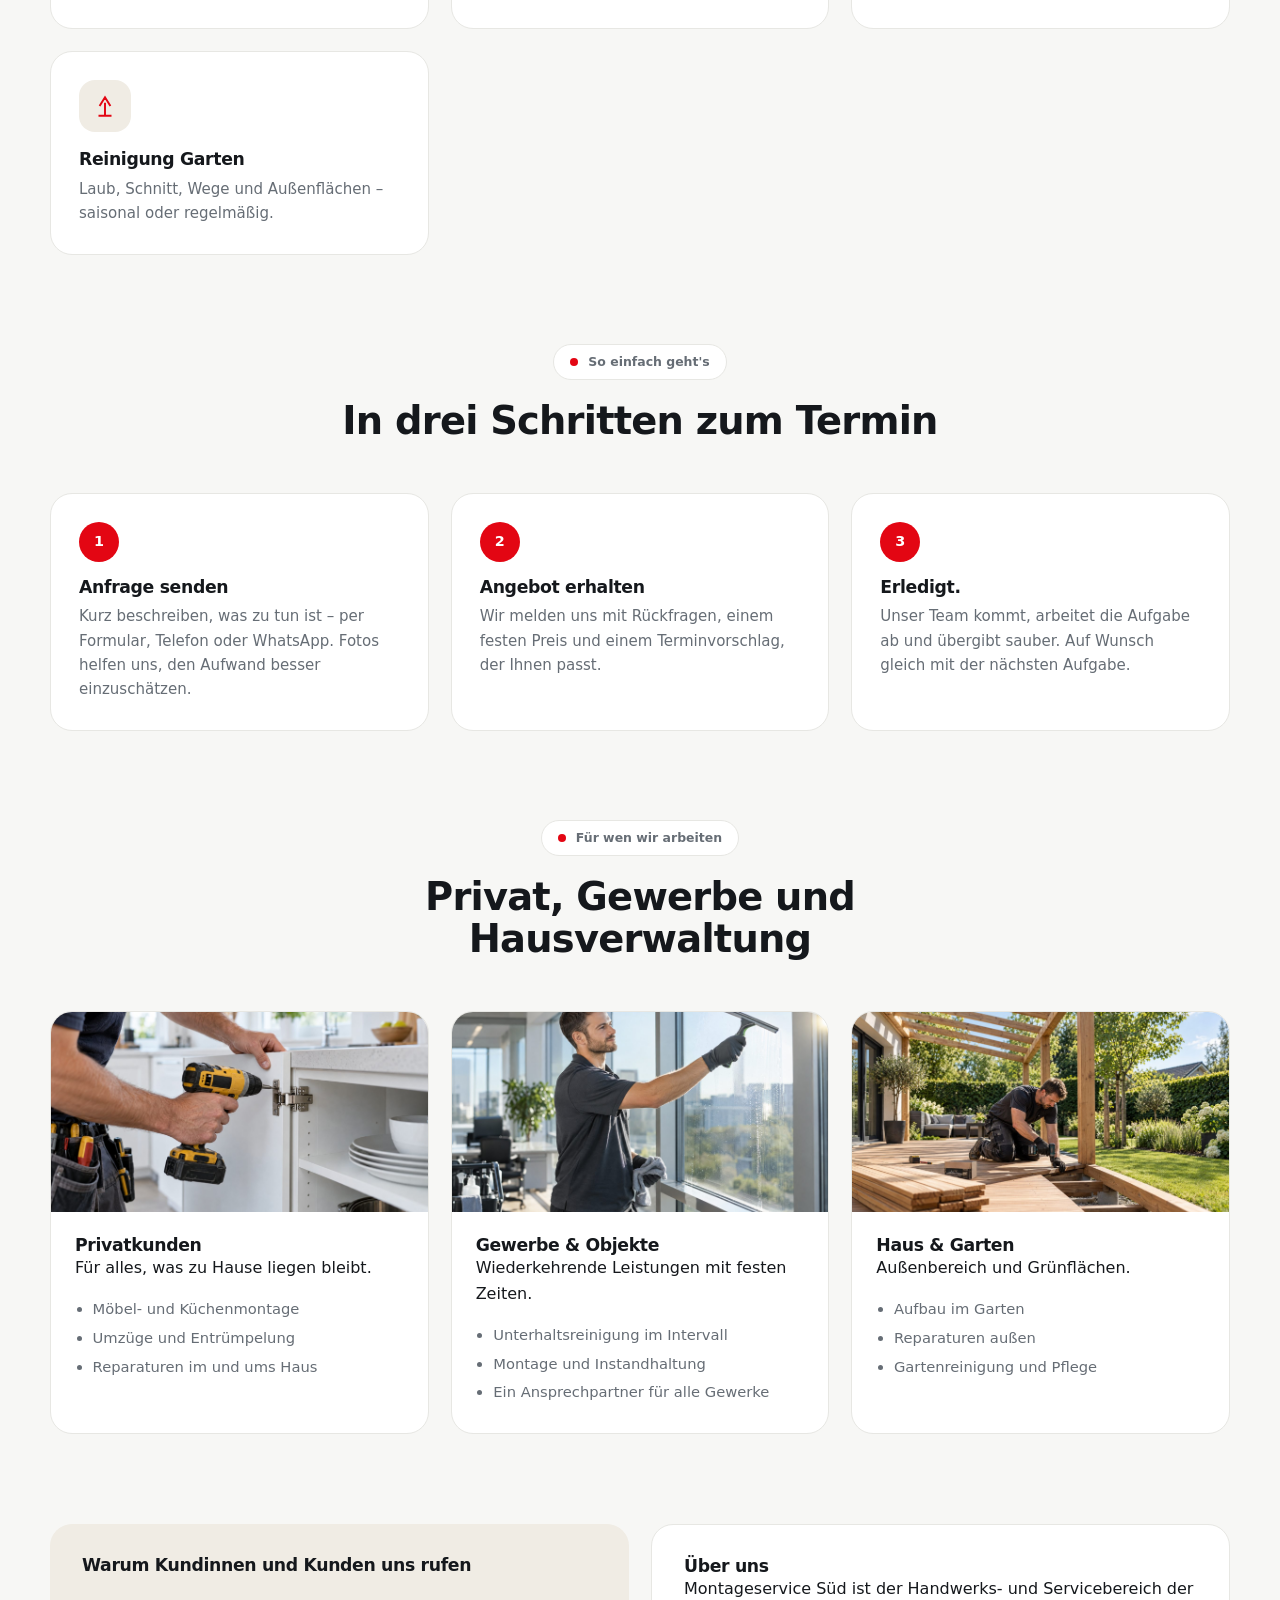
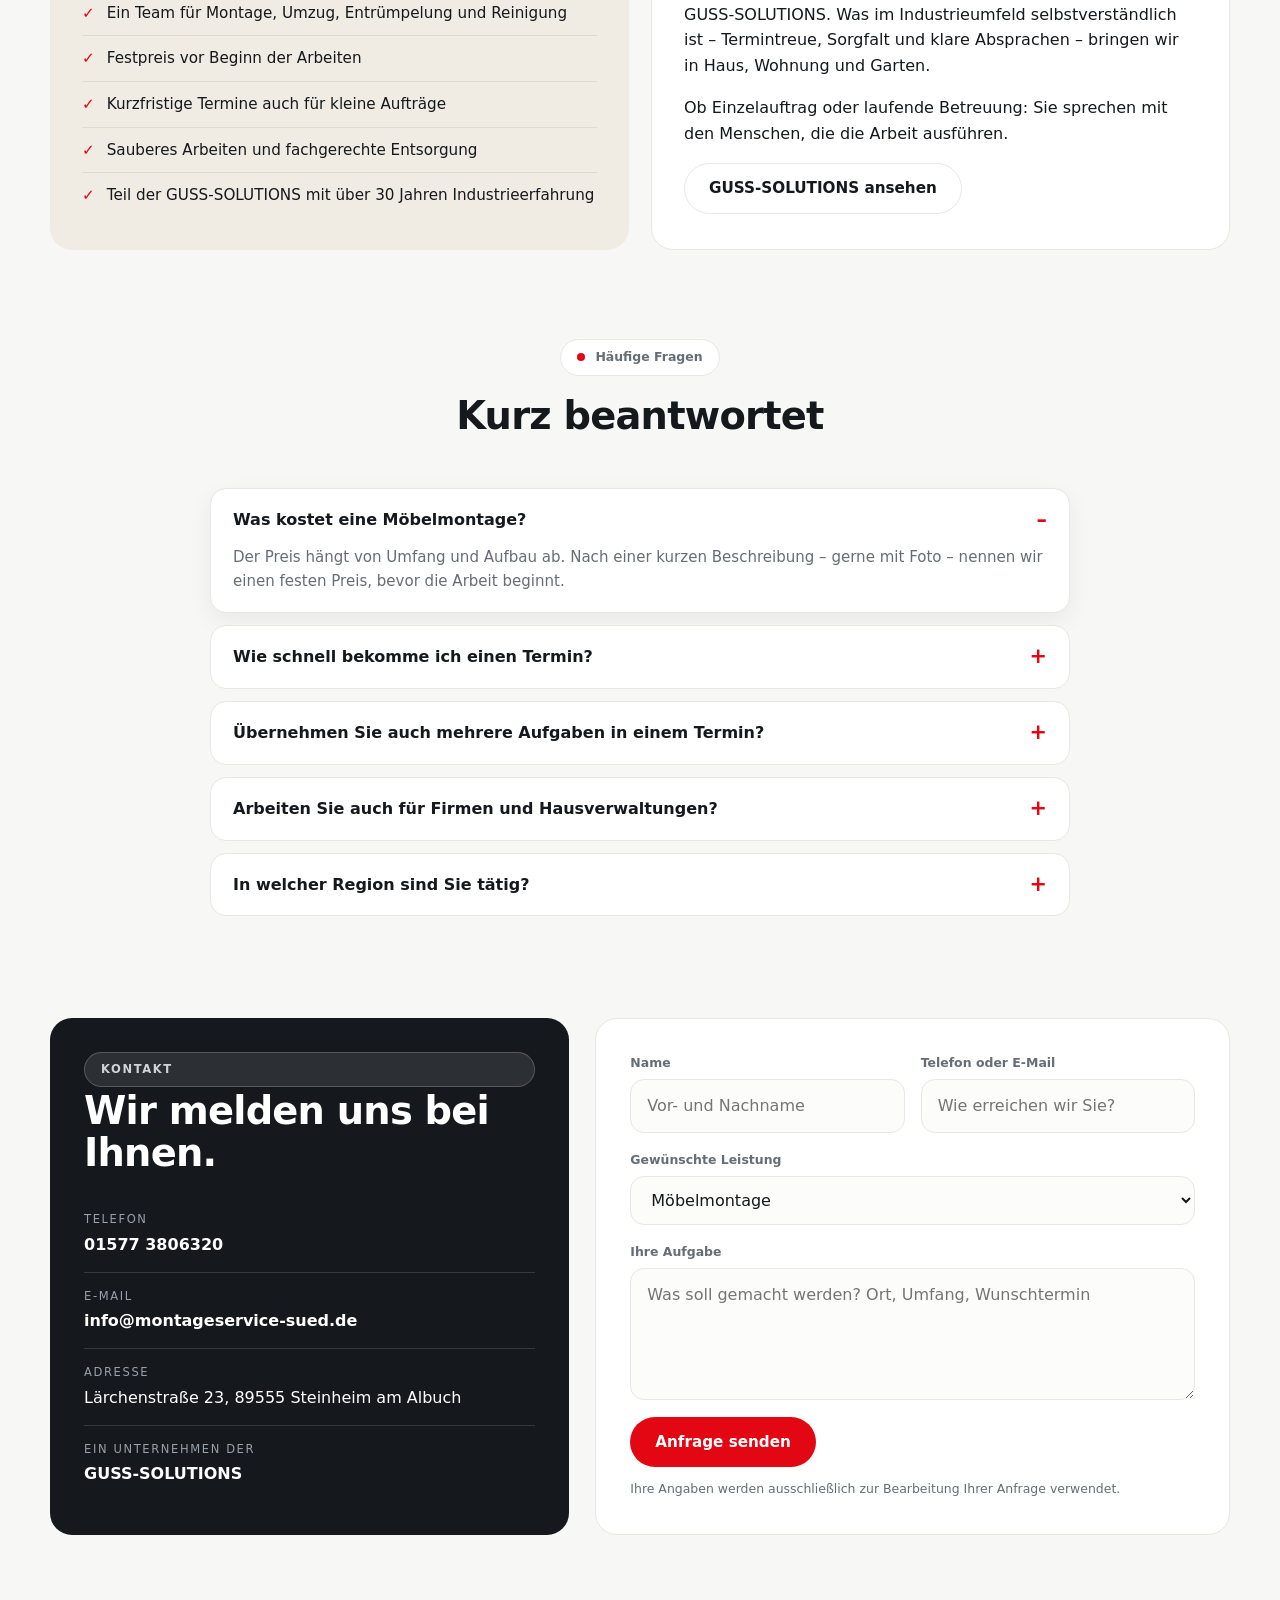
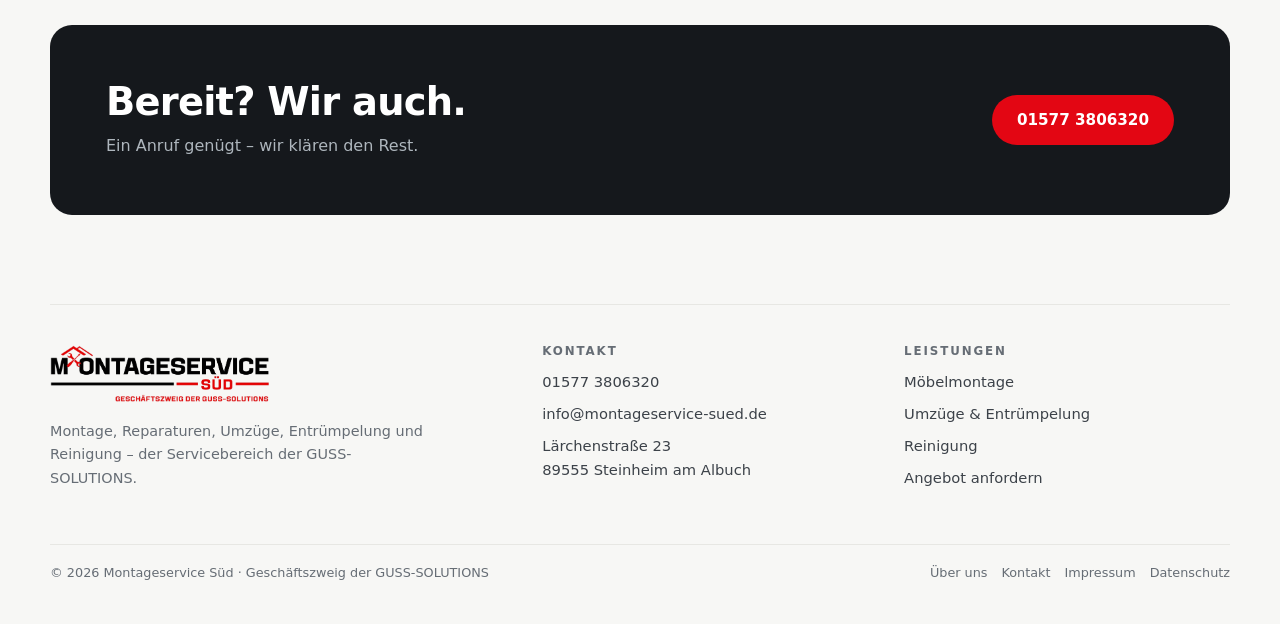
==== commit 12235f58: "Montageservice Sued: Werbefilm eingebettet, E-Mail info@montageservice-sued.de, echtes Kontaktformul" ====
--- a/index.html
+++ b/index.html
@@ -4,7 +4,7 @@
 <meta charset="utf-8">
 <meta name="viewport" content="width=device-width, initial-scale=1">
 <title>Montageservice Süd | Montage, Reparaturen, Umzüge und Reinigung</title>
-<meta name="description" content="Montageservice Süd – Möbelmontage, Reparaturen, Umzüge und Reinigung. Modern und freundlich, wie im gewählten Designentwurf 03.">
+<meta name="description" content="Montageservice Süd – Möbelmontage, Reparaturen, Umzüge, Entrümpelung und Reinigung in Steinheim am Albuch und Umgebung.">
 <link rel="icon" href="data:image/svg+xml,%3Csvg xmlns='http://www.w3.org/2000/svg' viewBox='0 0 64 64'%3E%3Crect width='64' height='64' rx='14' fill='%23f7f7f5'/%3E%3Cpath d='M8 30 32 12l24 18-3 4-21-16-21 16z' fill='%23e30613'/%3E%3Cpath d='M18 36h5v16h-5zM41 36h5v16h-5zM24 40h16v4H24z' fill='%23101820'/%3E%3C/svg%3E">
 <link rel="stylesheet" href="styles.css">
 <link rel="stylesheet" href="home.css">
@@ -59,6 +59,26 @@
       <span class="band-item"><svg viewBox="0 0 24 24"><path d="M17 21v-2a4 4 0 00-4-4H6a4 4 0 00-4 4v2"/><circle cx="9" cy="7" r="4"/></svg> Feste Ansprechpartner</span>
     </div>
   </div>
+
+  <section class="section" id="video">
+    <div class="wrap">
+      <div class="section-head">
+        <span class="kicker">Unser Werbefilm</span>
+        <h2>Montage, Service und Unterstützung</h2>
+        <p class="lead">Ein kurzer Blick auf unsere Arbeit: Möbelmontage, Umzüge, Reinigung und Montagen im Garten.</p>
+      </div>
+      <figure class="video-frame">
+        <video controls playsinline preload="metadata" width="1920" height="1080"
+               poster="assets/werbevideo-poster.jpg"
+               aria-label="Werbefilm von Montageservice Süd">
+          <source src="assets/montageservice-sued-werbevideo.mp4" type="video/mp4">
+          Ihr Browser kann dieses Video nicht abspielen. Sie erreichen uns telefonisch unter
+          <a href="tel:+4915773806320">01577 3806320</a> oder per E-Mail an
+          <a href="mailto:info@montageservice-sued.de">info@montageservice-sued.de</a>.
+        </video>
+      </figure>
+    </div>
+  </section>
 
   <section class="section" id="leistungen">
     <div class="wrap">
@@ -159,7 +179,7 @@
         <details><summary>Wie schnell bekomme ich einen Termin?</summary><p>Kleine Aufträge können wir oft innerhalb weniger Tage übernehmen. Bei dringenden Fällen sprechen Sie uns direkt telefonisch an.</p></details>
         <details><summary>Übernehmen Sie auch mehrere Aufgaben in einem Termin?</summary><p>Ja. Montage, Reparaturen, Entrümpelung und Reinigung lassen sich kombinieren – das spart Wege und Kosten.</p></details>
         <details><summary>Arbeiten Sie auch für Firmen und Hausverwaltungen?</summary><p>Ja, wir betreuen Gewerbeobjekte, Praxen, Büros und Wohnanlagen – auch regelmäßig im Intervall.</p></details>
-        <details><summary>In welcher Region sind Sie tätig?</summary><p>Unser Einsatzgebiet wird vor der Freigabe final festgelegt. Sprechen Sie uns an – wir sagen Ihnen direkt, ob Ihr Ort dabei ist.</p></details>
+        <details><summary>In welcher Region sind Sie tätig?</summary><p>Unser Schwerpunkt liegt im Raum Steinheim am Albuch und Umgebung. Sprechen Sie uns an – wir sagen Ihnen direkt, ob Ihr Ort dabei ist.</p></details>
       </div>
     </div>
   </section>
@@ -171,12 +191,12 @@
         <h2>Wir melden uns bei Ihnen.</h2>
         <ul>
           <li><span>Telefon</span><a href="tel:+4915773806320">01577 3806320</a></li>
-          <li><span>E-Mail</span><a href="mailto:info@guss-solutions.de">info@guss-solutions.de</a></li>
+          <li><span>E-Mail</span><a href="mailto:info@montageservice-sued.de">info@montageservice-sued.de</a></li>
           <li><span>Adresse</span>Lärchenstraße 23, 89555 Steinheim am Albuch</li>
           <li><span>Ein Unternehmen der</span><a href="https://guss-solutions.de" target="_blank" rel="noopener">GUSS-SOLUTIONS</a></li>
         </ul>
       </div>
-      <form class="form" data-prototype-form novalidate>
+      <form class="form" data-contact-form novalidate>
         <div class="field"><label for="p">Name</label><input id="p" name="name" type="text" autocomplete="name" required placeholder="Vor- und Nachname"><span class="field-error">Bitte geben Sie Ihren Namen an.</span></div>
         <div class="field"><label for="q">Telefon oder E-Mail</label><input id="q" name="kontakt" type="text" required placeholder="Wie erreichen wir Sie?"><span class="field-error">Bitte geben Sie eine Kontaktmöglichkeit an.</span></div>
         <div class="full"><label for="r">Gewünschte Leistung</label>
@@ -189,7 +209,7 @@
         <div class="field full"><label for="s">Ihre Aufgabe</label><textarea id="s" name="nachricht" rows="4" required placeholder="Was soll gemacht werden? Ort, Umfang, Wunschtermin"></textarea><span class="field-error">Bitte beschreiben Sie Ihre Aufgabe.</span></div>
         <div class="full">
           <button class="button" type="submit">Anfrage senden</button>
-          <p class="note">Prototyp: Eingaben werden geprüft, aber nicht versendet. Kontaktdaten und Bilder werden vor der Veröffentlichung final geprüft.</p>
+          <p class="note">Ihre Angaben werden ausschließlich zur Bearbeitung Ihrer Anfrage verwendet.</p>
         </div>
         <div class="form-status full" role="status" aria-live="polite"></div>
       </form>
@@ -217,7 +237,7 @@
       <h2 class="footer-title">Kontakt</h2>
       <ul class="footer-links">
         <li><a href="tel:+4915773806320">01577 3806320</a></li>
-        <li><a href="mailto:info@guss-solutions.de">info@guss-solutions.de</a></li>
+        <li><a href="mailto:info@montageservice-sued.de">info@montageservice-sued.de</a></li>
         <li>Lärchenstraße 23<br>89555 Steinheim am Albuch</li>
       </ul>
     </div>
@@ -233,7 +253,6 @@
   </div>
   <div class="footer-bottom">
     <span>© 2026 Montageservice Süd · Geschäftszweig der GUSS-SOLUTIONS</span>
-    <span>Designentwurf 03 „Modern &amp; Freundlich“ · Inhalte zur Freigabe</span>
     <span class="legal-links"><a href="ueber-uns.html">Über uns</a><a href="kontakt.html">Kontakt</a><a href="impressum.html">Impressum</a><a href="datenschutz.html">Datenschutz</a></span>
   </div>
 </footer>
--- a/styles.css
+++ b/styles.css
@@ -323,4 +323,38 @@
 @media (max-width:660px){
   .cards,.cards.four,.photos,.steps,.form,.footer-main{grid-template-columns:1fr}
   .brand img{width:152px}
-}+}
+
+/* ---------- Werbefilm ---------- */
+.video-frame{margin:0 auto;max-width:1080px;background:#0d1014;border:1px solid var(--line);
+  border-radius:var(--radius);overflow:hidden;box-shadow:var(--shadow)}
+.video-frame video{display:block;width:100%;height:auto;aspect-ratio:16/9;background:#0d1014}
+.video-frame a{color:#fff}
+
+/* ---------- Zusätzliche Anpassung an Tablet und Handy ---------- */
+.form .form-status.error{background:#fdecec;color:#a1140f}
+.form button[disabled]{opacity:.65;cursor:progress}
+@media (max-width:1080px){
+  .video-frame{max-width:100%}
+  .contact-grid{gap:22px}
+}
+@media (max-width:960px){
+  .section{padding:clamp(44px,6vw,72px) 0}
+  .section-head{max-width:100%}
+  .form-card{padding:26px}
+  .contact-info{padding:28px}
+  .video-frame{border-radius:20px}
+}
+@media (max-width:660px){
+  .form-card{padding:20px}
+  .contact-info{padding:22px}
+  .form-status{padding:14px}
+  .video-frame{border-radius:16px}
+  .hero-actions{width:100%}
+  .hero-actions .button{width:100%;justify-content:center}
+}
+@media (max-width:420px){
+  .form-card{padding:16px}
+  .card{padding:22px}
+  .video-frame{border-radius:12px}
+}
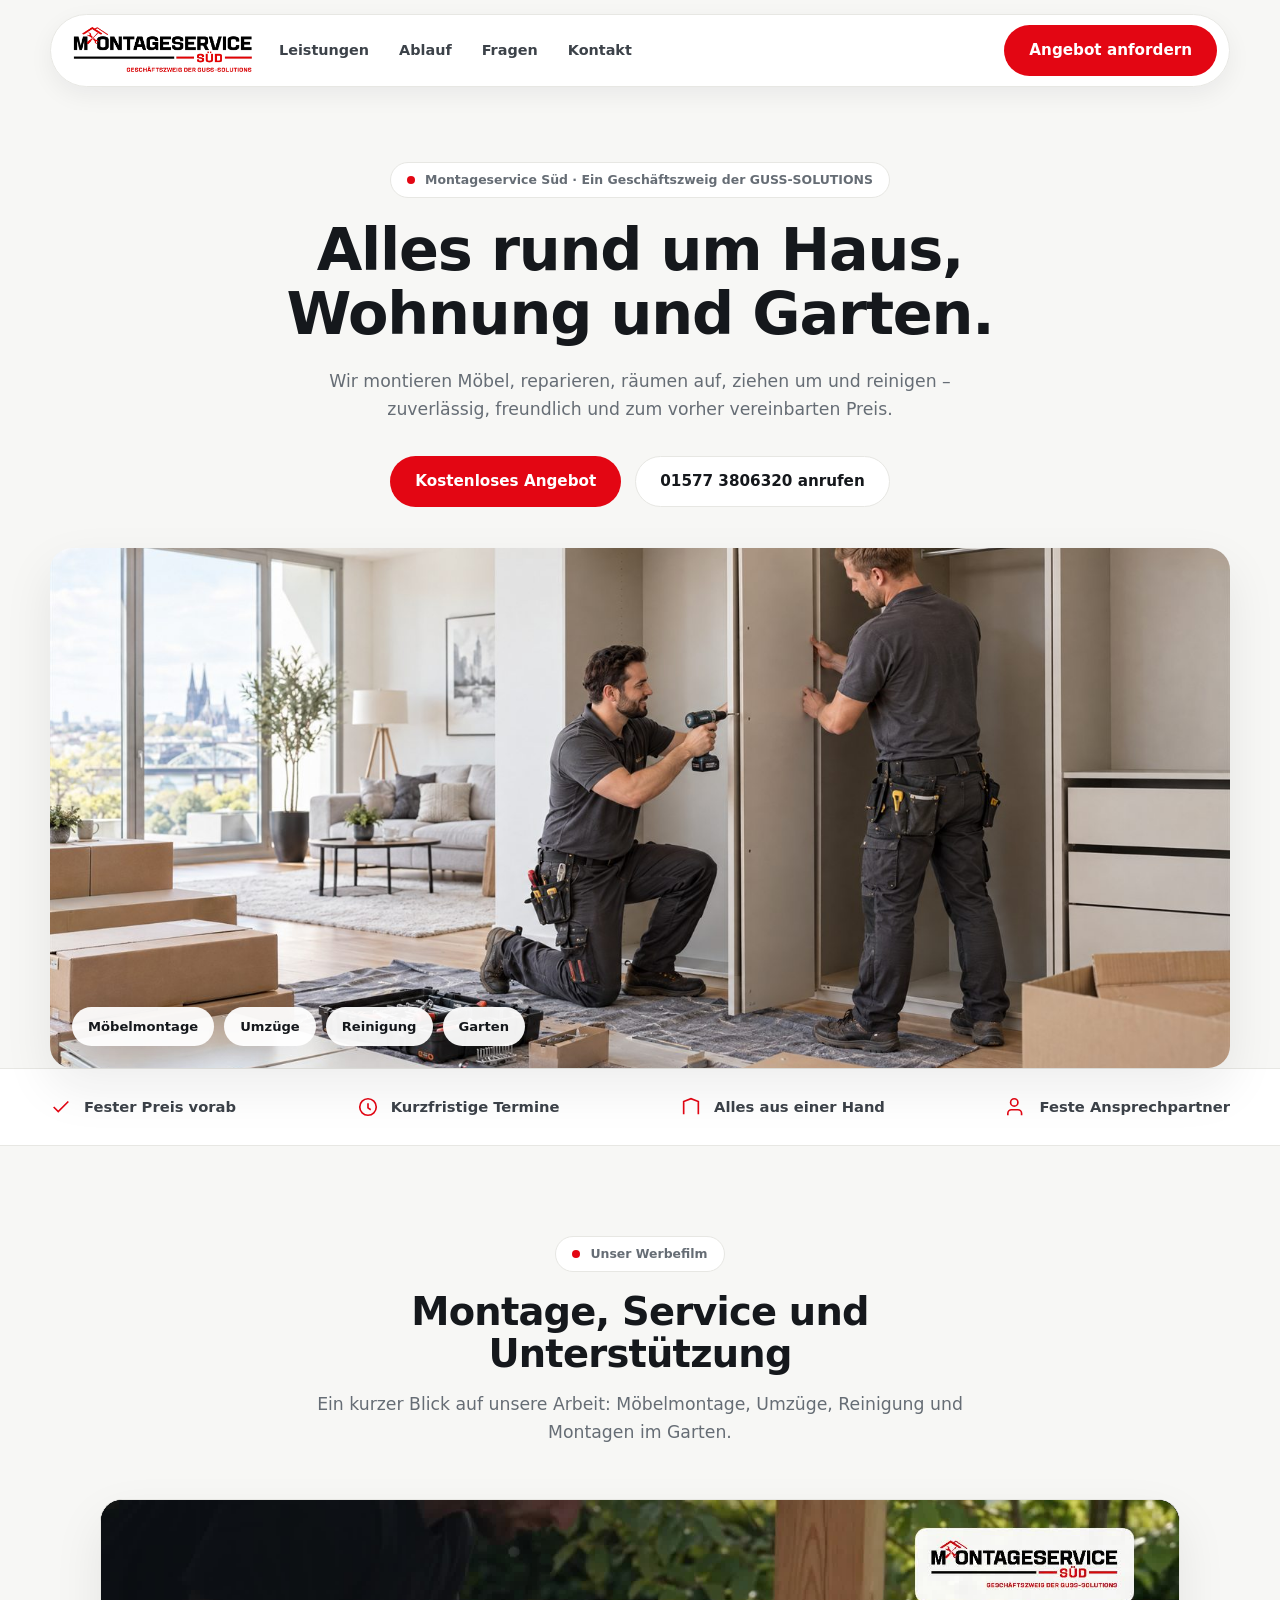
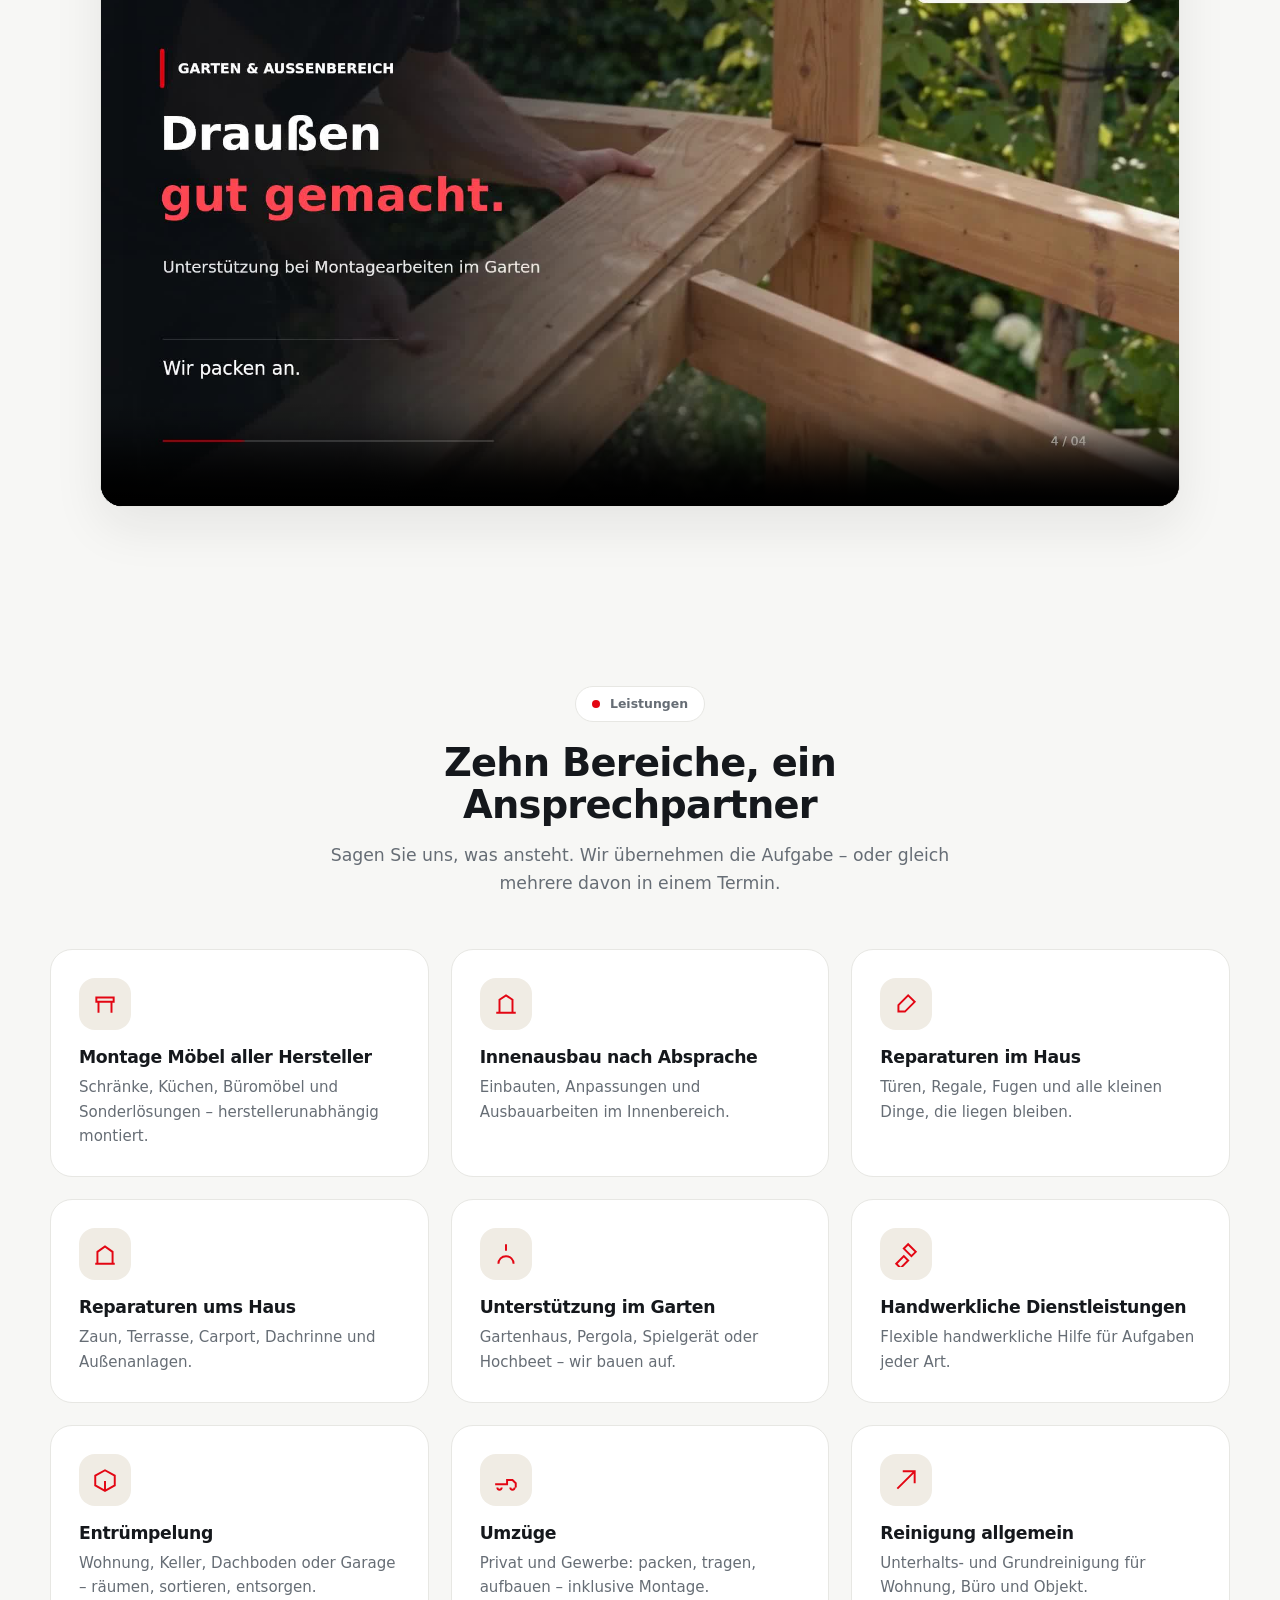
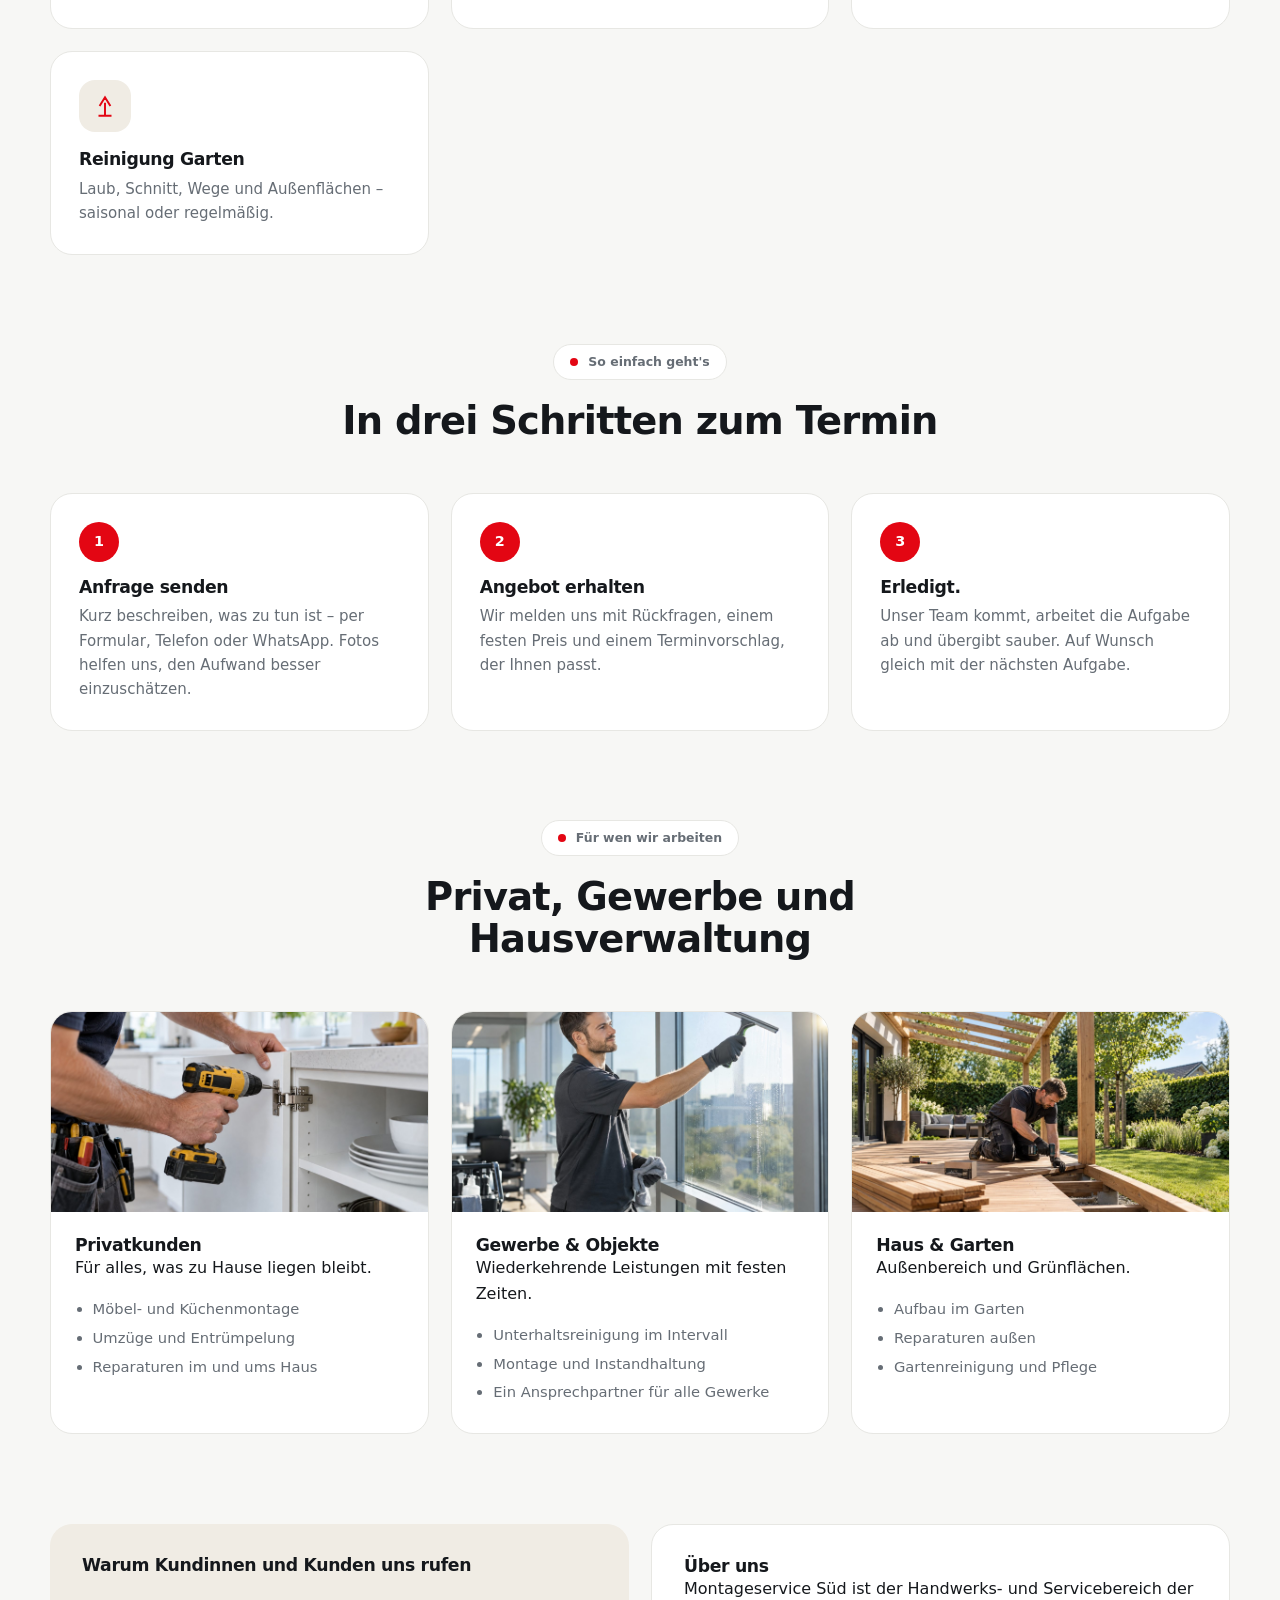
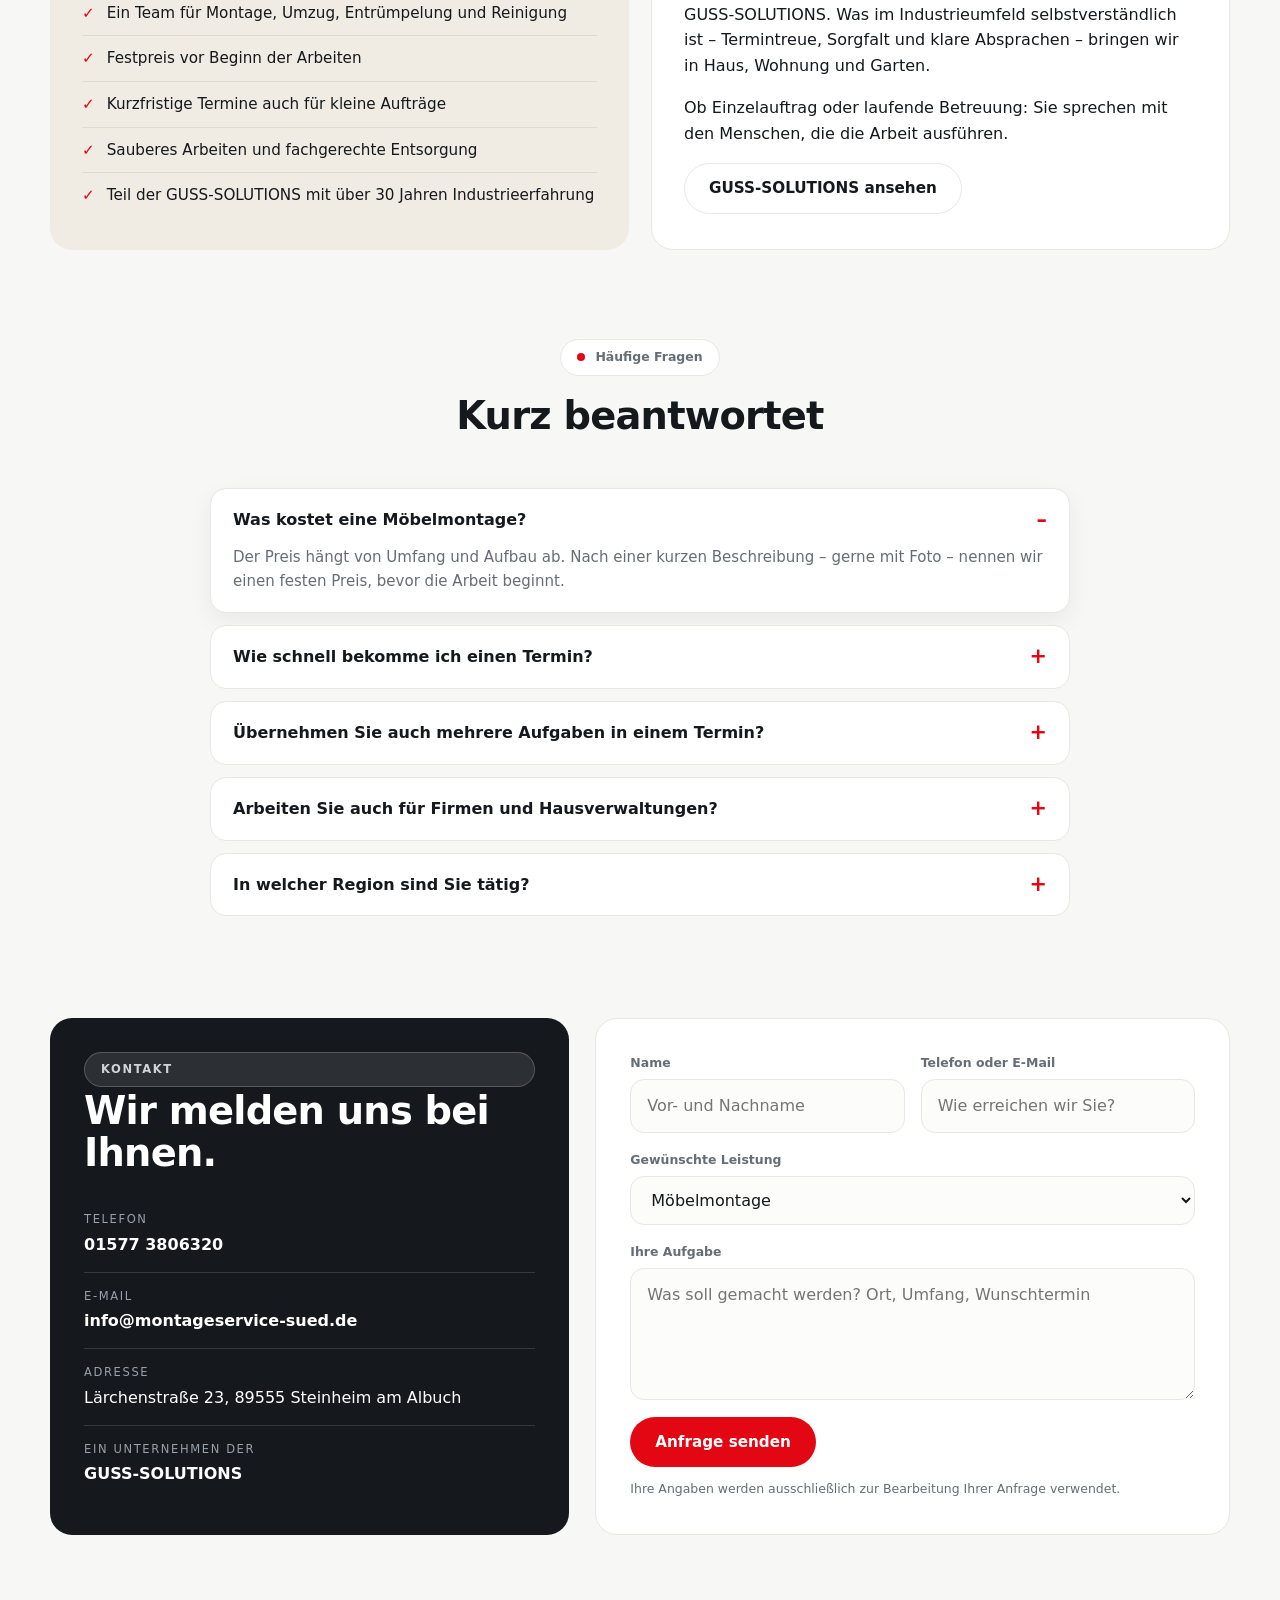
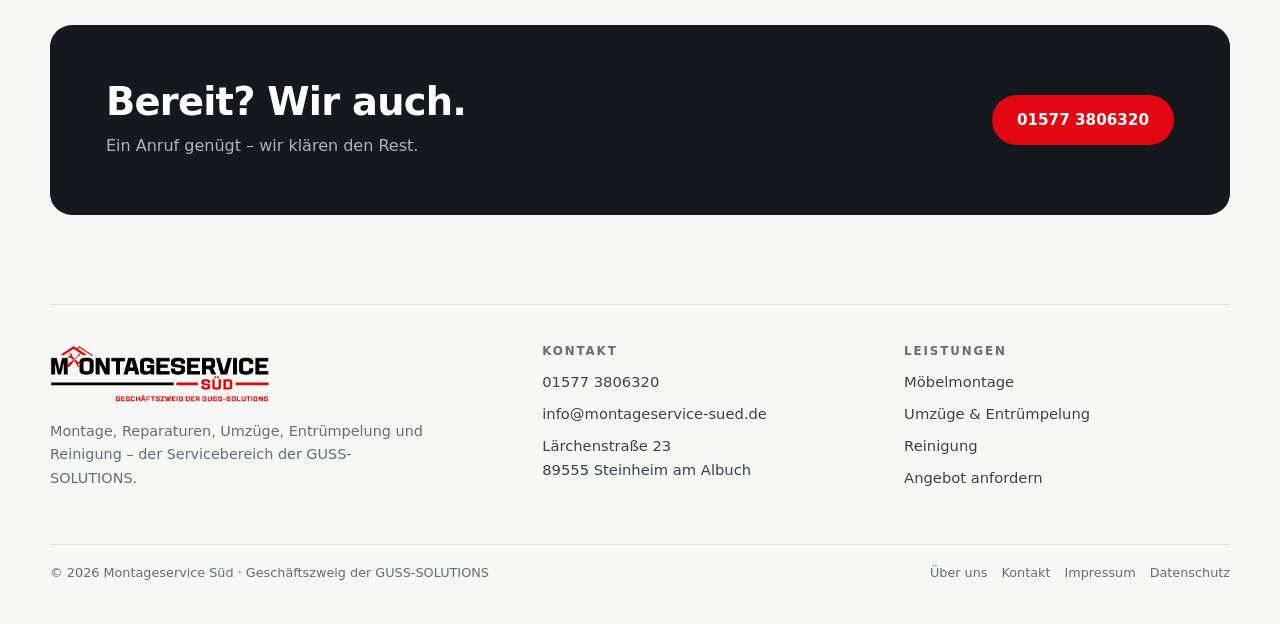
==== commit e1ac3243: "Startseite: animiertes Intro mit Logo, Claim und Fortschrittslinie" ====
--- a/index.html
+++ b/index.html
@@ -11,6 +11,15 @@
 <script src="site.js" defer></script>
 </head>
 <body>
+<div class="site-intro" id="siteIntro">
+  <div class="intro-inner">
+    <img src="assets/ms-logo.png" alt="Montageservice Süd">
+    <p>Montage. Service. Unterstützung.</p>
+    <div class="intro-bar"><span></span></div>
+  </div>
+  <button class="intro-skip" type="button">Überspringen</button>
+</div>
+
 <a class="skip-link" href="#main">Zum Inhalt springen</a>
 
 <header class="site-header">
--- a/styles.css
+++ b/styles.css
@@ -358,3 +358,24 @@
   .card{padding:22px}
   .video-frame{border-radius:12px}
 }
+
+/* ---------- Intro beim Öffnen der Startseite ---------- */
+.site-intro{position:fixed;inset:0;z-index:9999;display:grid;place-items:center;background:#15181c;
+  animation:introOut .45s ease 2.35s forwards}
+.site-intro .intro-inner{text-align:center;padding:24px}
+.site-intro img{width:min(430px,72vw);height:auto;background:#fff;border-radius:18px;padding:16px 20px;
+  box-shadow:0 18px 48px rgba(0,0,0,.35);animation:introIn .8s cubic-bezier(.2,.7,.2,1) both}
+.site-intro p{margin:24px 0 0;color:#fff;font-weight:700;font-size:clamp(1rem,2.6vw,1.25rem);letter-spacing:.02em;
+  animation:introIn .8s cubic-bezier(.2,.7,.2,1) .15s both}
+.site-intro .intro-bar{width:min(320px,62vw);height:3px;border-radius:2px;background:rgba(255,255,255,.18);
+  margin:26px auto 0;overflow:hidden}
+.site-intro .intro-bar span{display:block;height:100%;width:0;background:#e30613;animation:introBar 2.1s linear .1s forwards}
+.intro-skip{position:absolute;right:22px;bottom:20px;background:none;color:#fff;font:inherit;font-size:.85rem;
+  border:1px solid rgba(255,255,255,.35);border-radius:999px;padding:9px 18px;cursor:pointer}
+.intro-skip:hover,.intro-skip:focus-visible{border-color:#fff;outline:none}
+.site-intro.done{display:none}
+@keyframes introIn{from{opacity:0;transform:translateY(14px) scale(.97)}to{opacity:1;transform:none}}
+@keyframes introBar{to{width:100%}}
+@keyframes introOut{to{opacity:0;visibility:hidden}}
+@media (prefers-reduced-motion:reduce){.site-intro{display:none}}
+@media (max-width:660px){.intro-skip{right:14px;bottom:14px}}
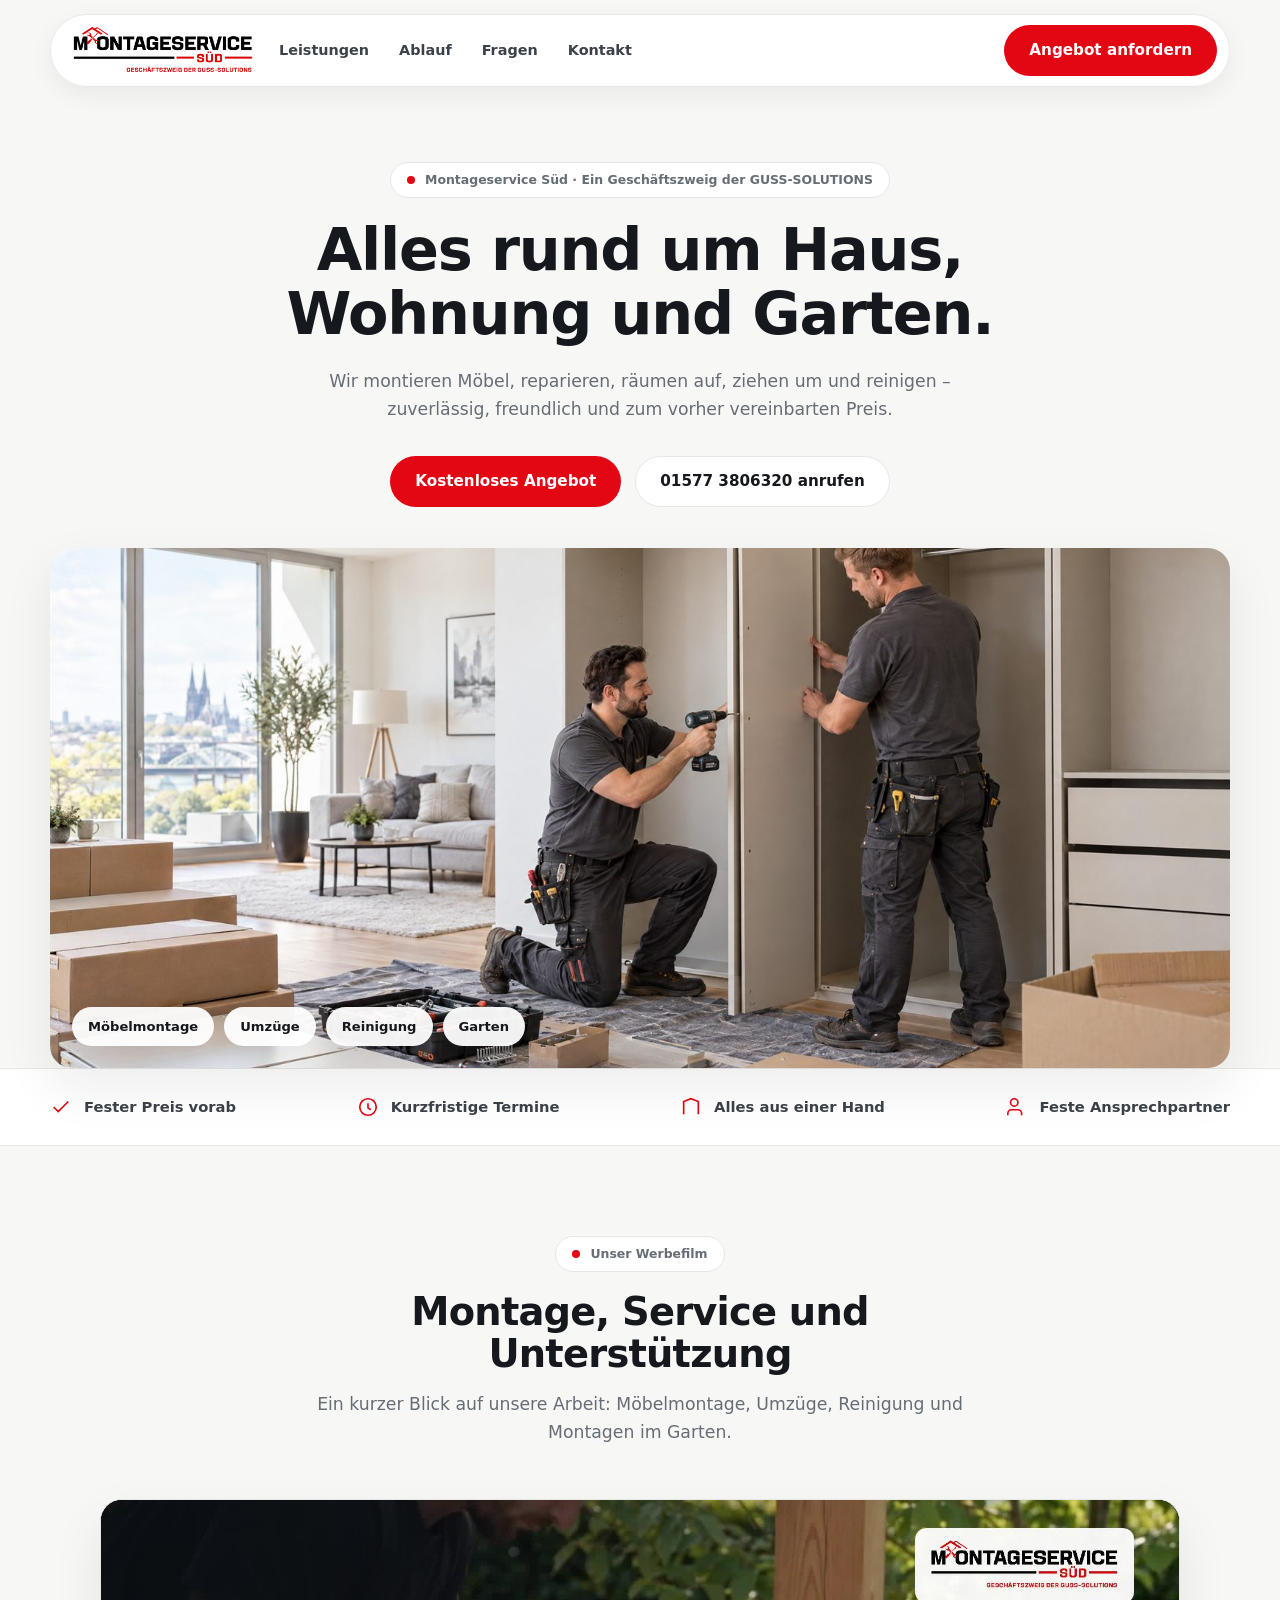
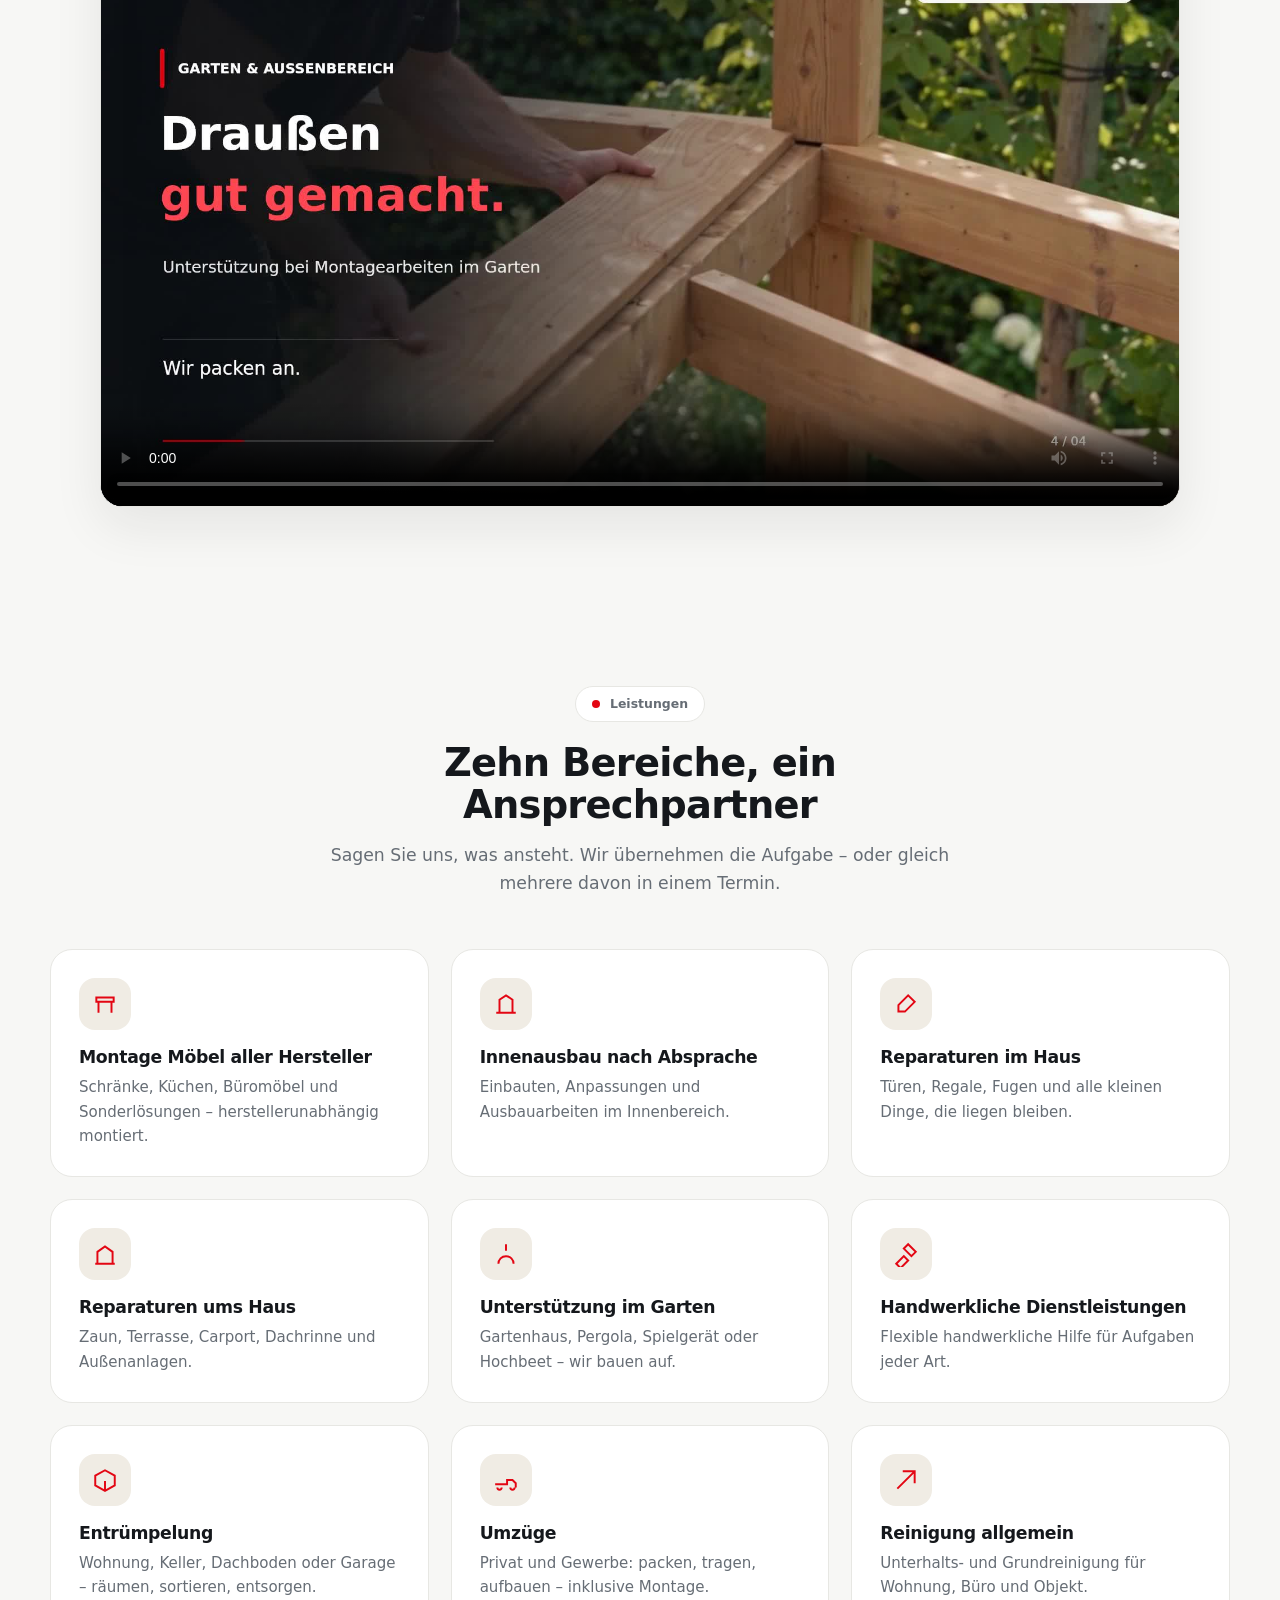
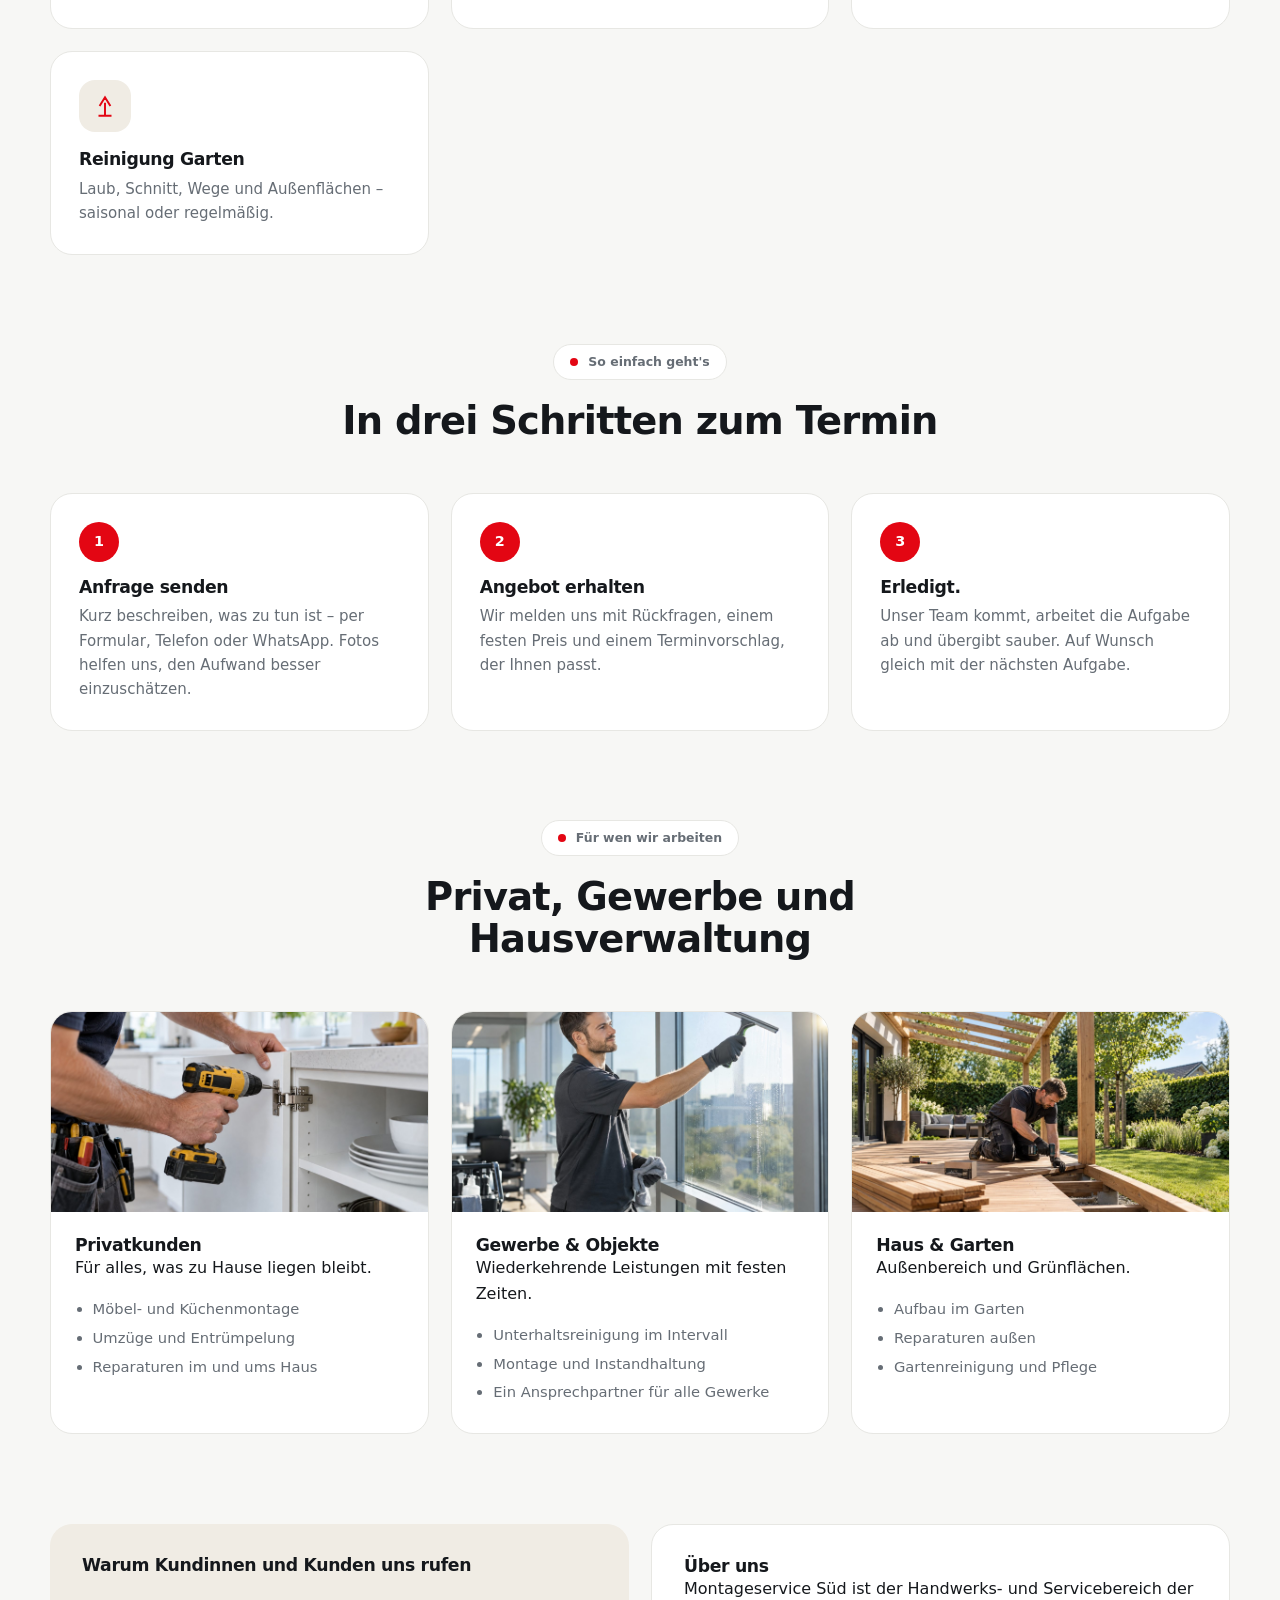
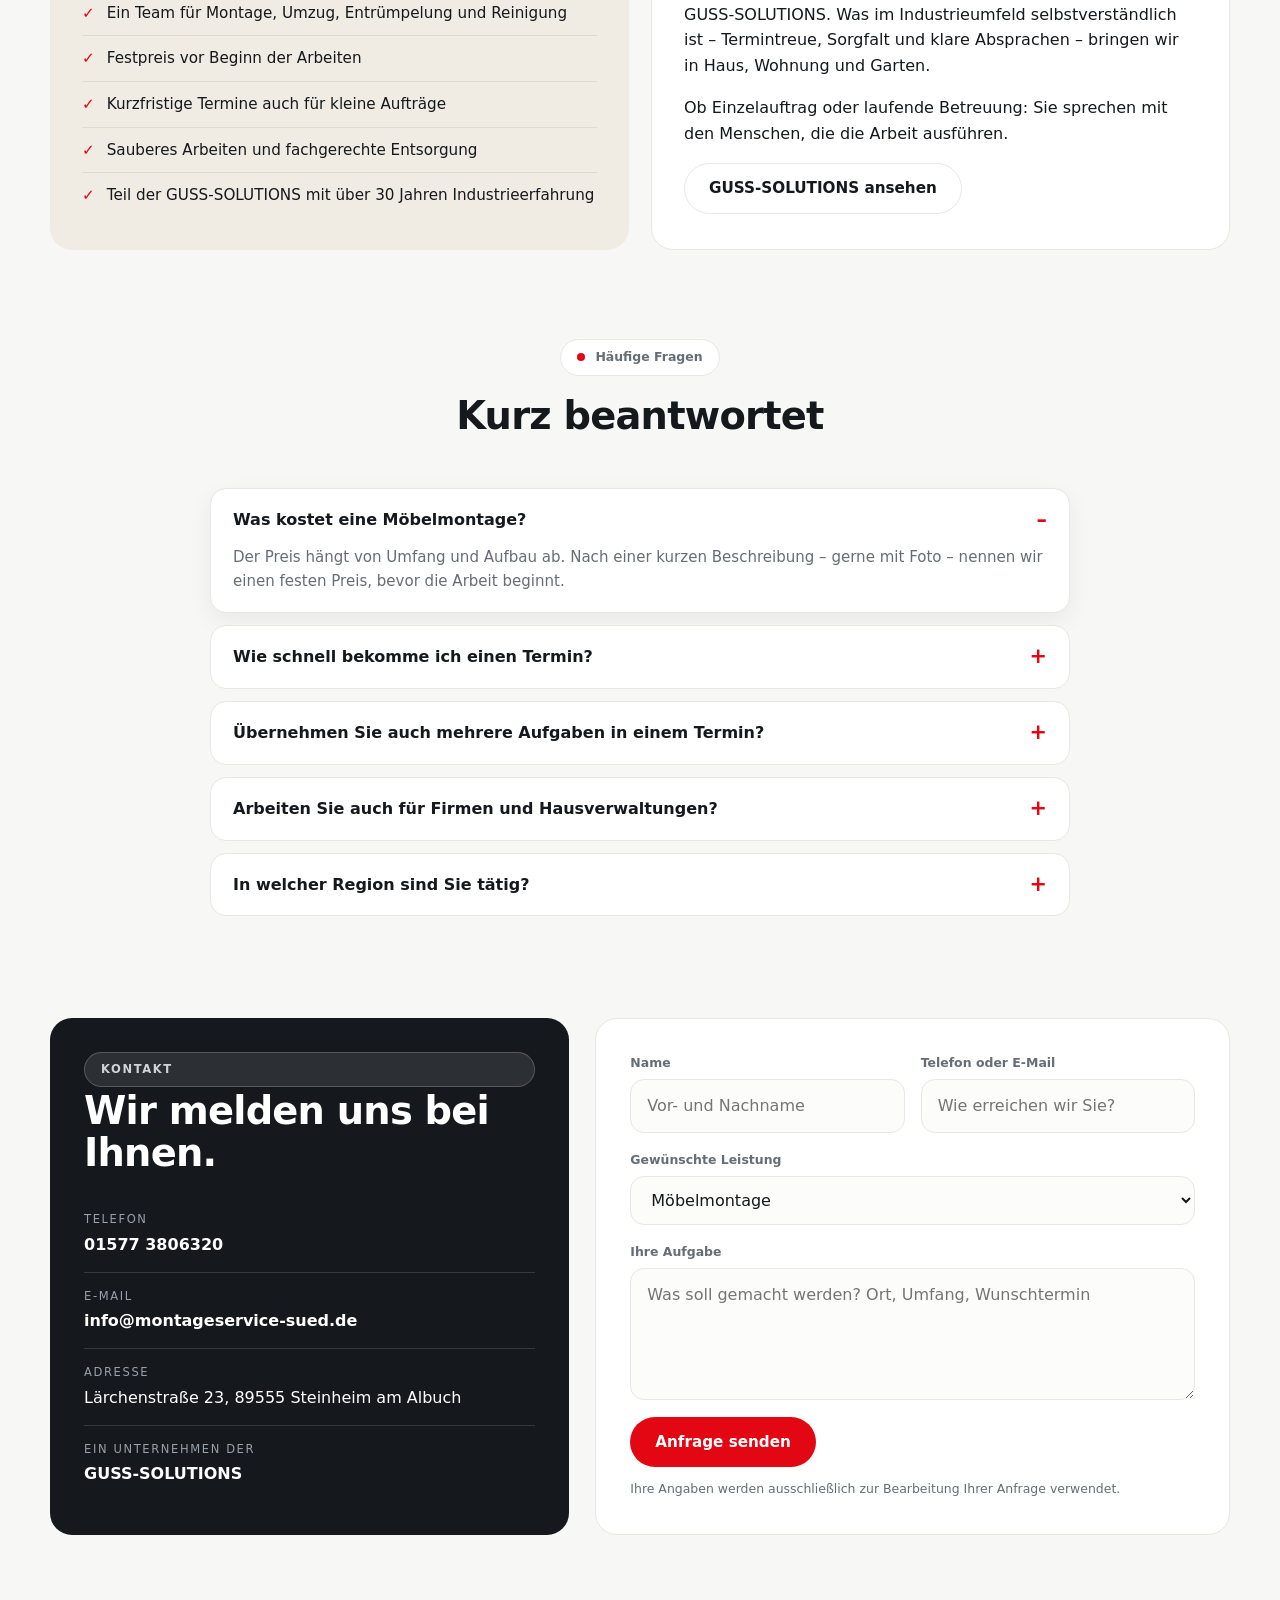
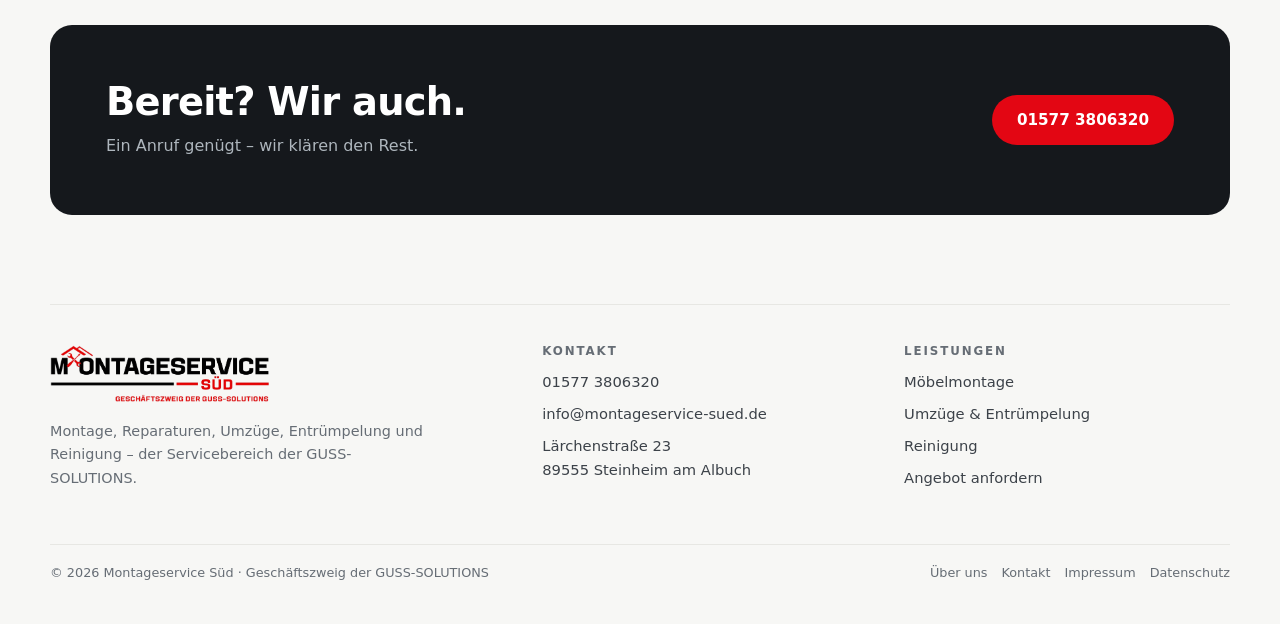
==== commit a8fe2dd9: "Intro: heller Hintergrund, animiertes Logo mit Lichtreflex und gestaffeltem Claim" ====
--- a/index.html
+++ b/index.html
@@ -13,8 +13,11 @@
 <body>
 <div class="site-intro" id="siteIntro">
   <div class="intro-inner">
-    <img src="assets/ms-logo.png" alt="Montageservice Süd">
-    <p>Montage. Service. Unterstützung.</p>
+    <div class="intro-logo">
+      <img src="assets/ms-logo.png" alt="Montageservice Süd">
+      <span class="intro-shine" aria-hidden="true"></span>
+    </div>
+    <p class="intro-claim"><span>Montage.</span> <span>Service.</span> <span>Unterstützung.</span></p>
     <div class="intro-bar"><span></span></div>
   </div>
   <button class="intro-skip" type="button">Überspringen</button>
--- a/styles.css
+++ b/styles.css
@@ -360,22 +360,39 @@
 }
 
 /* ---------- Intro beim Öffnen der Startseite ---------- */
-.site-intro{position:fixed;inset:0;z-index:9999;display:grid;place-items:center;background:#15181c;
-  animation:introOut .45s ease 2.35s forwards}
-.site-intro .intro-inner{text-align:center;padding:24px}
-.site-intro img{width:min(430px,72vw);height:auto;background:#fff;border-radius:18px;padding:16px 20px;
-  box-shadow:0 18px 48px rgba(0,0,0,.35);animation:introIn .8s cubic-bezier(.2,.7,.2,1) both}
-.site-intro p{margin:24px 0 0;color:#fff;font-weight:700;font-size:clamp(1rem,2.6vw,1.25rem);letter-spacing:.02em;
-  animation:introIn .8s cubic-bezier(.2,.7,.2,1) .15s both}
-.site-intro .intro-bar{width:min(320px,62vw);height:3px;border-radius:2px;background:rgba(255,255,255,.18);
-  margin:26px auto 0;overflow:hidden}
-.site-intro .intro-bar span{display:block;height:100%;width:0;background:#e30613;animation:introBar 2.1s linear .1s forwards}
-.intro-skip{position:absolute;right:22px;bottom:20px;background:none;color:#fff;font:inherit;font-size:.85rem;
-  border:1px solid rgba(255,255,255,.35);border-radius:999px;padding:9px 18px;cursor:pointer}
-.intro-skip:hover,.intro-skip:focus-visible{border-color:#fff;outline:none}
+.site-intro{position:fixed;inset:0;z-index:9999;display:grid;place-items:center;overflow:hidden;
+  background:radial-gradient(120% 90% at 50% 40%,#ffffff 0%,#f7f7f5 55%,#eeede8 100%);
+  animation:introOut .5s ease 2.5s forwards}
+.site-intro::before{content:"";position:absolute;width:min(780px,88vw);aspect-ratio:1;border-radius:50%;
+  background:radial-gradient(circle,rgba(227,6,19,.12) 0%,rgba(227,6,19,0) 62%);
+  animation:introHalo 2.6s ease-out both}
+.intro-inner{position:relative;text-align:center;padding:24px}
+.intro-logo{position:relative;display:inline-block;border-radius:20px;background:#fff;padding:18px 24px;
+  overflow:hidden;box-shadow:0 22px 60px rgba(21,24,28,.14),0 2px 6px rgba(21,24,28,.06);
+  animation:introLogo .95s cubic-bezier(.16,.84,.28,1) both}
+.intro-logo img{display:block;width:min(420px,68vw);height:auto}
+.intro-shine{position:absolute;top:-60%;left:-45%;width:45%;height:220%;transform:rotate(18deg);
+  background:linear-gradient(90deg,rgba(255,255,255,0) 0%,rgba(255,255,255,.85) 50%,rgba(255,255,255,0) 100%);
+  animation:introShine 1.25s ease-in-out .55s both}
+.intro-claim{margin:26px 0 0;font-weight:800;letter-spacing:.01em;color:#15181c;
+  font-size:clamp(1.05rem,2.7vw,1.3rem)}
+.intro-claim span{display:inline-block;animation:introWord .7s cubic-bezier(.16,.84,.28,1) both}
+.intro-claim span:nth-child(1){animation-delay:.35s}
+.intro-claim span:nth-child(2){animation-delay:.47s}
+.intro-claim span:nth-child(3){animation-delay:.59s;color:#e30613}
+.intro-bar{width:min(320px,62vw);height:3px;border-radius:2px;background:rgba(21,24,28,.12);
+  margin:24px auto 0;overflow:hidden}
+.intro-bar span{display:block;height:100%;width:0;background:#e30613;animation:introBar 2.2s linear .25s forwards}
+.intro-skip{position:absolute;right:22px;bottom:20px;font:inherit;font-size:.85rem;cursor:pointer;
+  background:rgba(255,255,255,.92);color:#15181c;border:1px solid rgba(21,24,28,.18);border-radius:999px;
+  padding:9px 18px;box-shadow:0 6px 18px rgba(21,24,28,.08)}
+.intro-skip:hover,.intro-skip:focus-visible{border-color:#15181c;outline:none}
 .site-intro.done{display:none}
-@keyframes introIn{from{opacity:0;transform:translateY(14px) scale(.97)}to{opacity:1;transform:none}}
+@keyframes introLogo{from{opacity:0;transform:translateY(16px) scale(.92)}to{opacity:1;transform:none}}
+@keyframes introShine{from{left:-45%}to{left:120%}}
+@keyframes introWord{from{opacity:0;transform:translateY(12px)}to{opacity:1;transform:none}}
+@keyframes introHalo{from{opacity:0;transform:scale(.7)}60%{opacity:1}to{opacity:1;transform:scale(1)}}
 @keyframes introBar{to{width:100%}}
 @keyframes introOut{to{opacity:0;visibility:hidden}}
 @media (prefers-reduced-motion:reduce){.site-intro{display:none}}
-@media (max-width:660px){.intro-skip{right:14px;bottom:14px}}
+@media (max-width:660px){.intro-skip{right:14px;bottom:14px}.intro-logo{padding:14px 18px;border-radius:16px}}
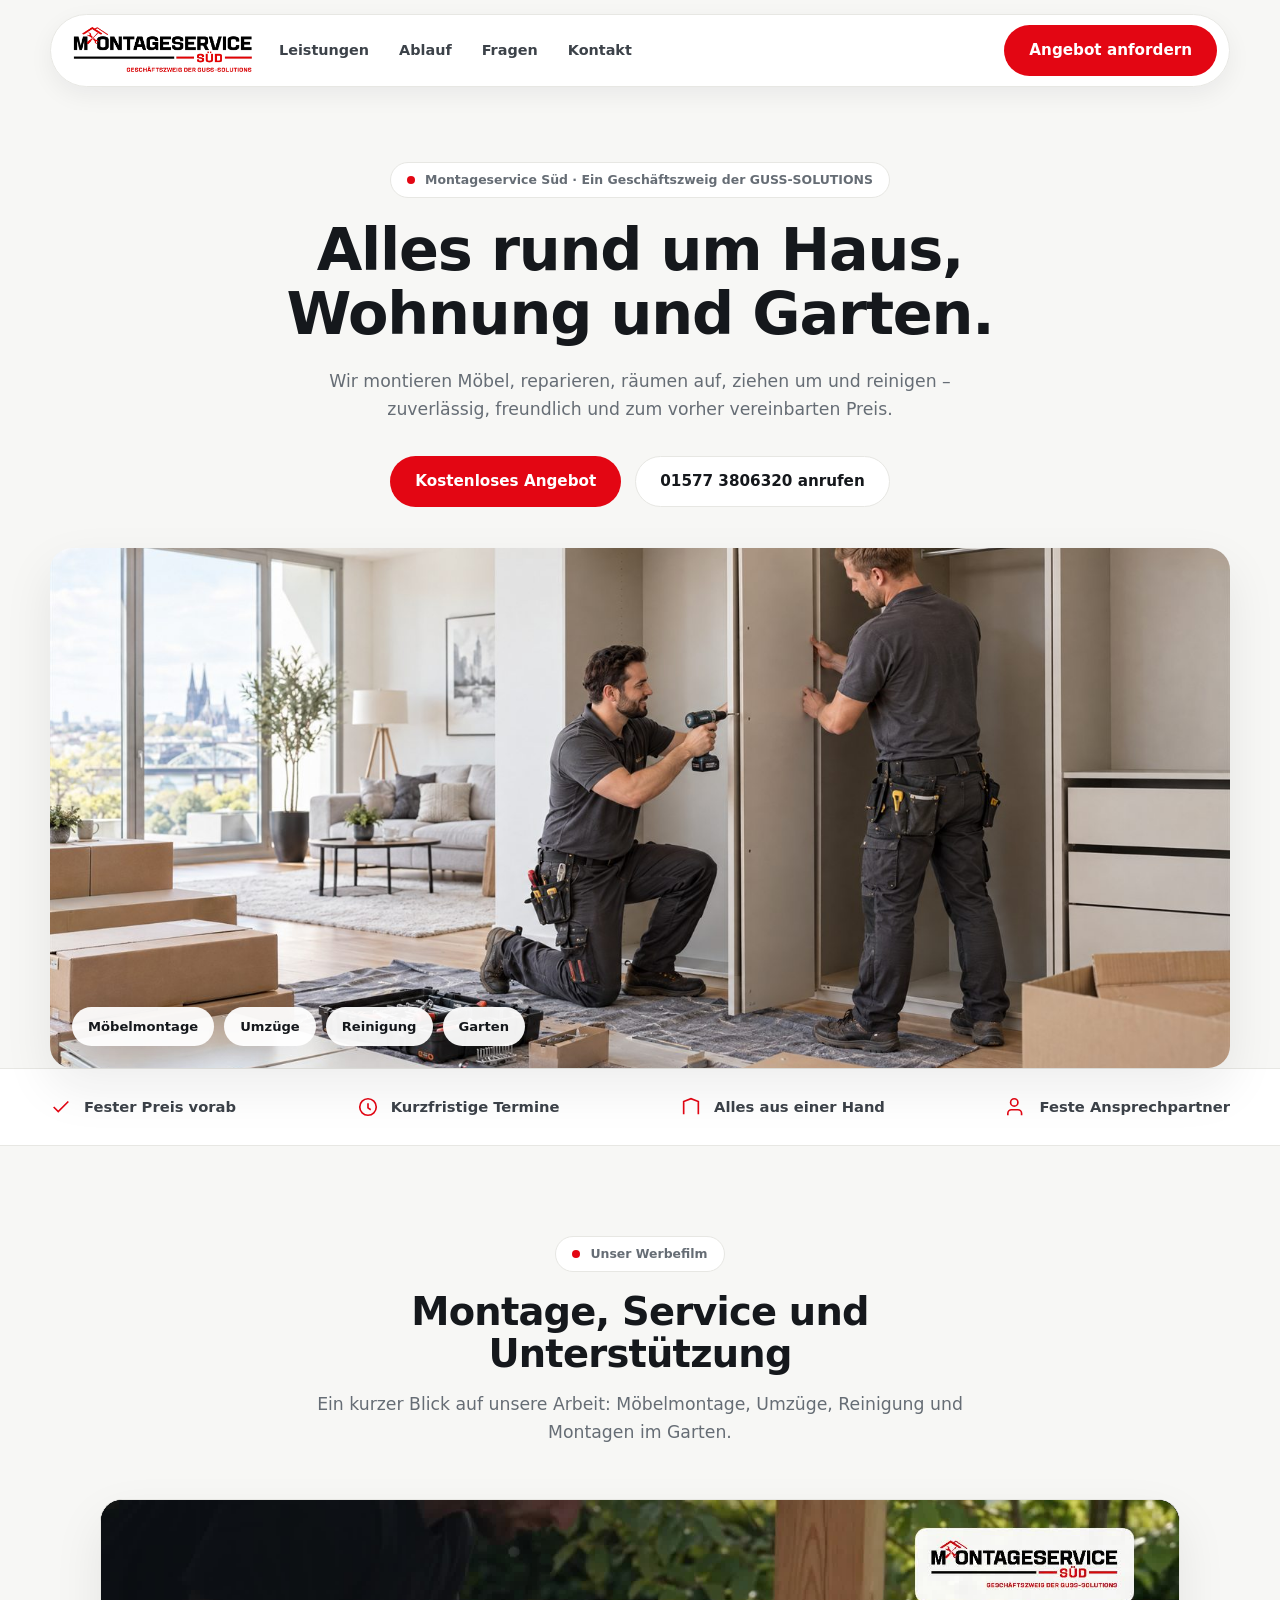
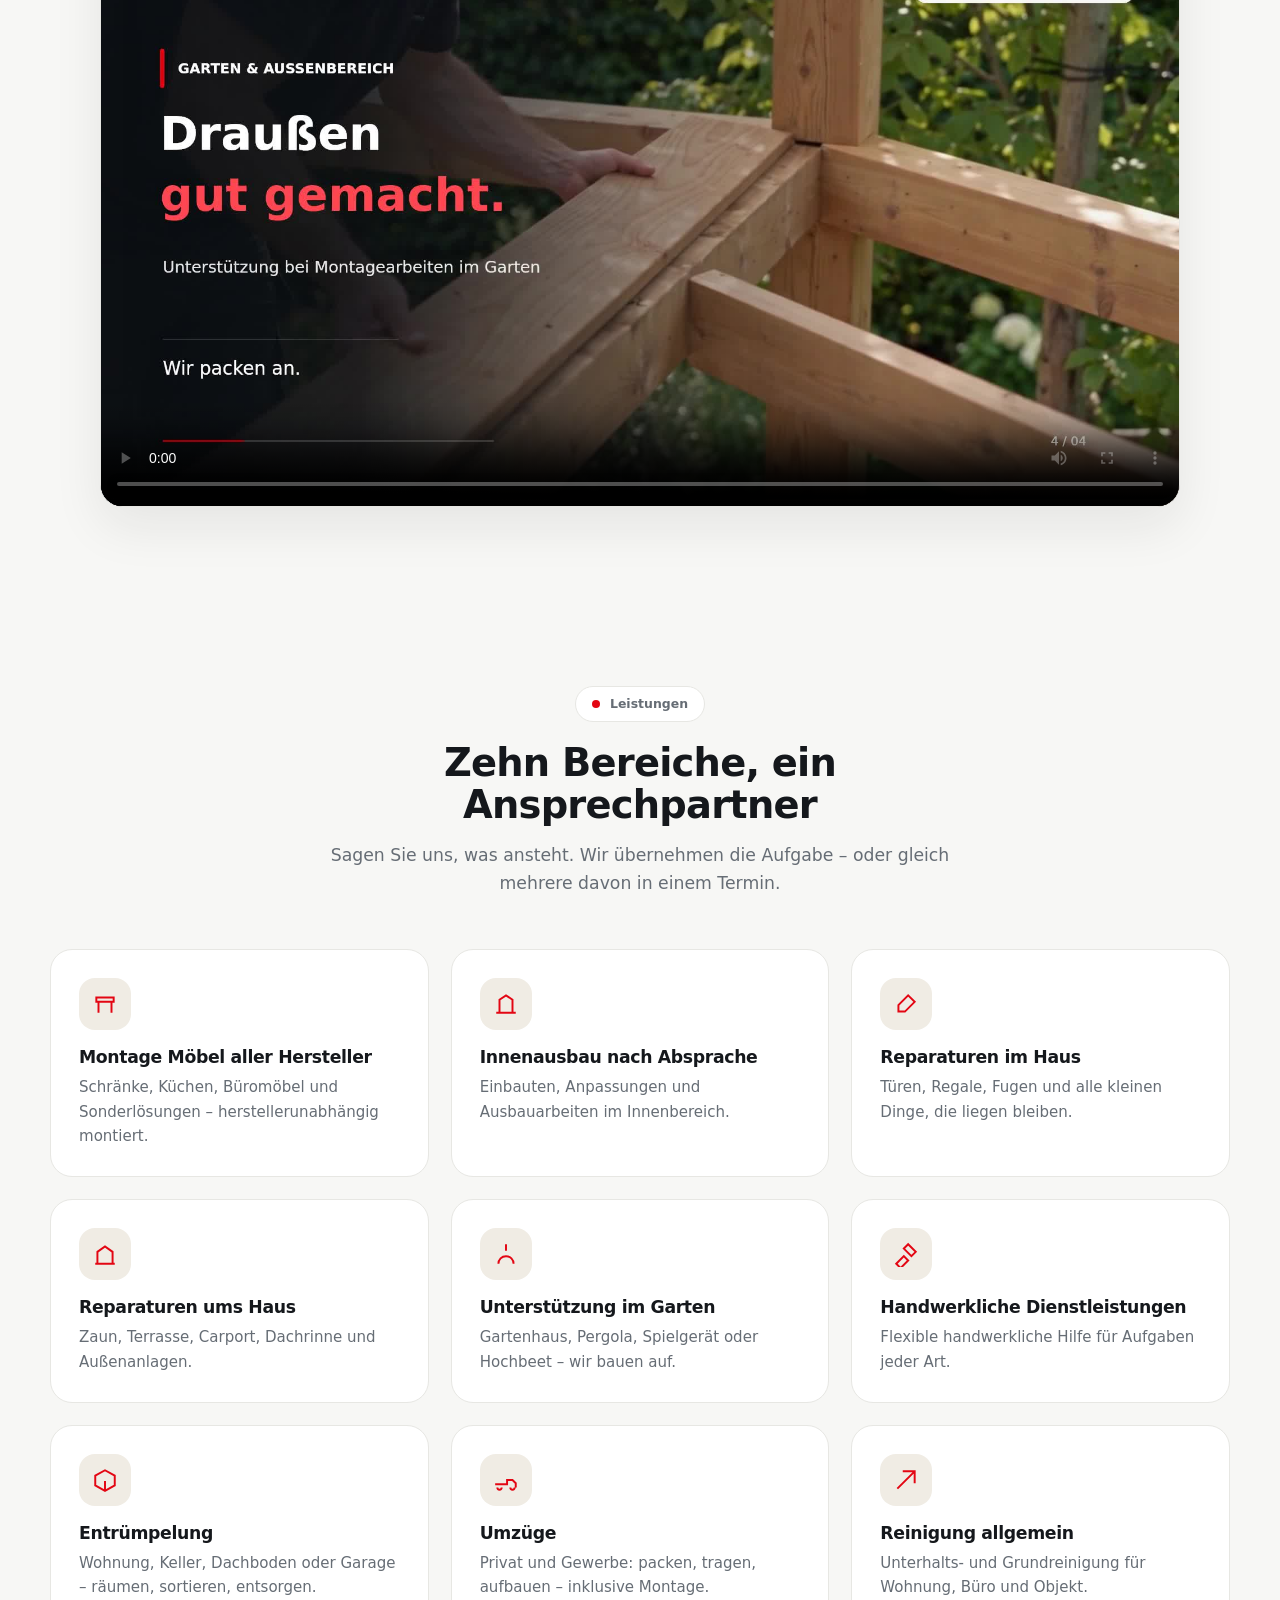
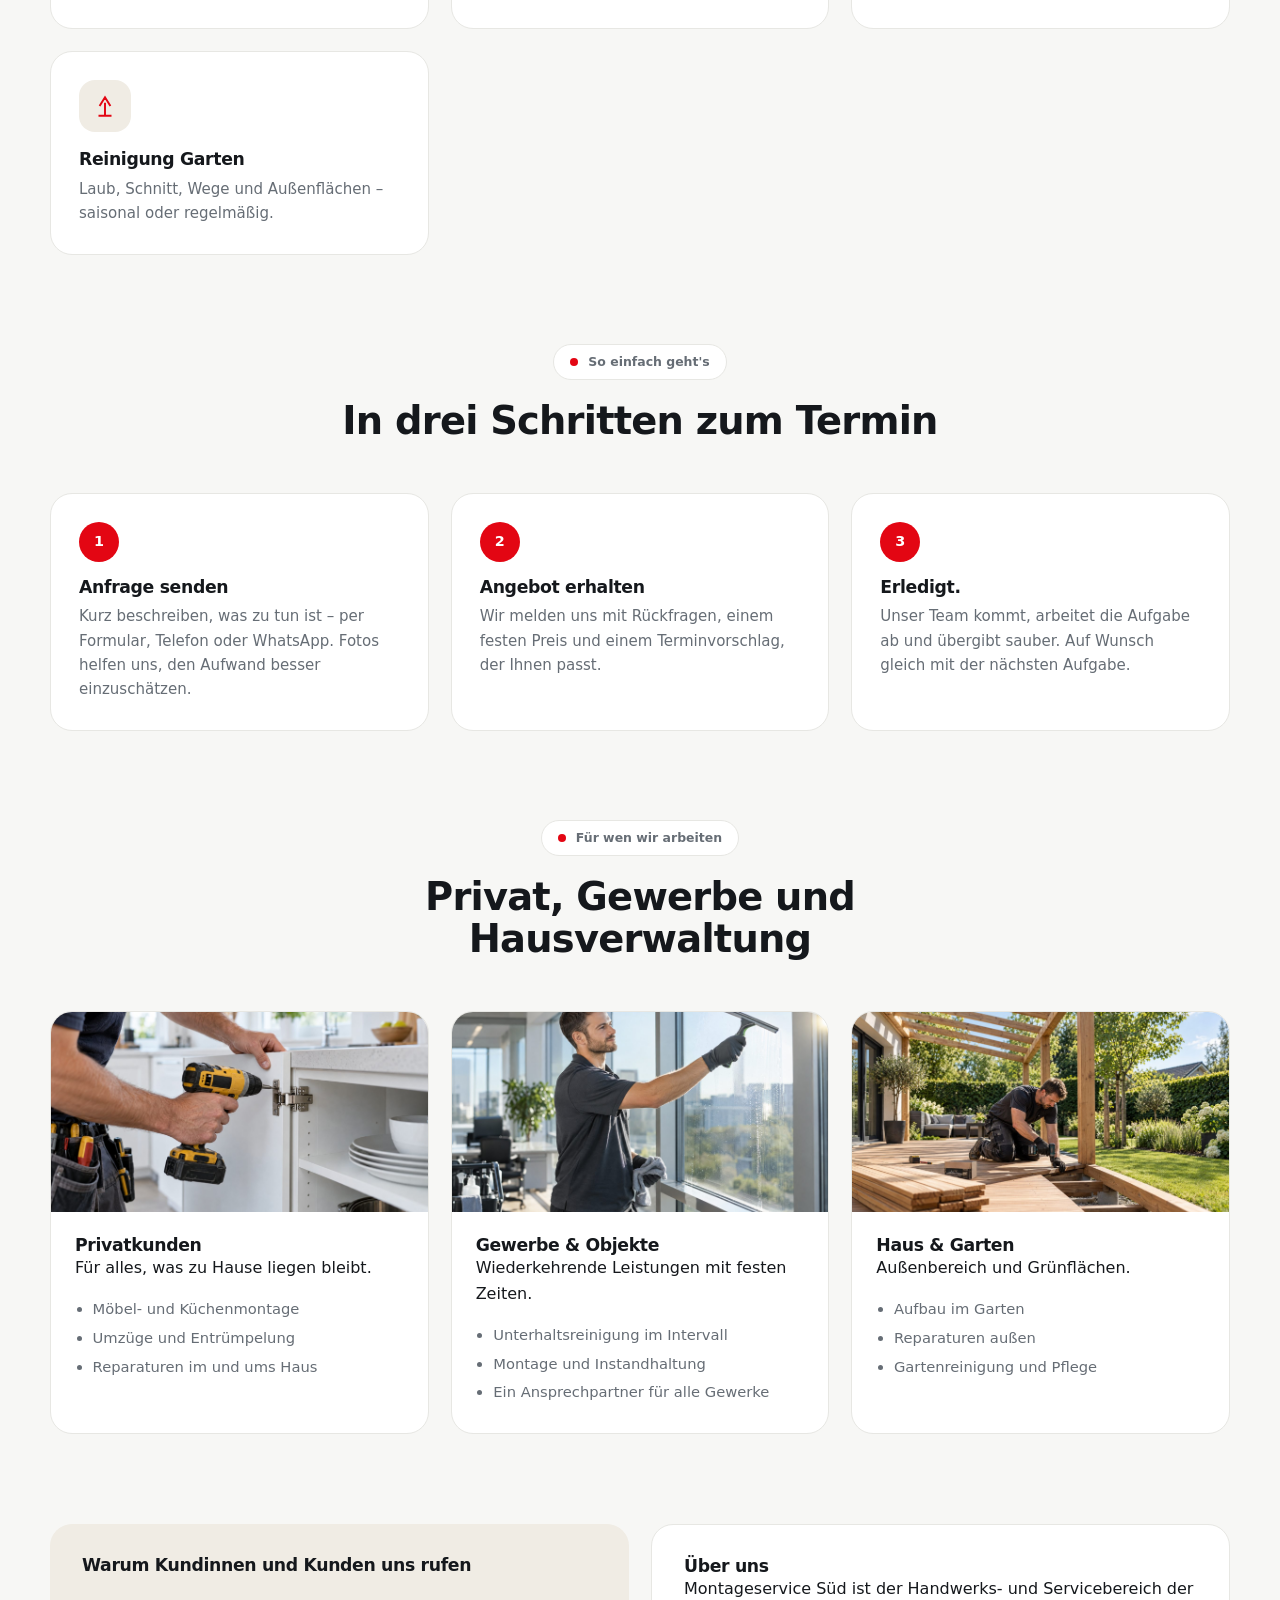
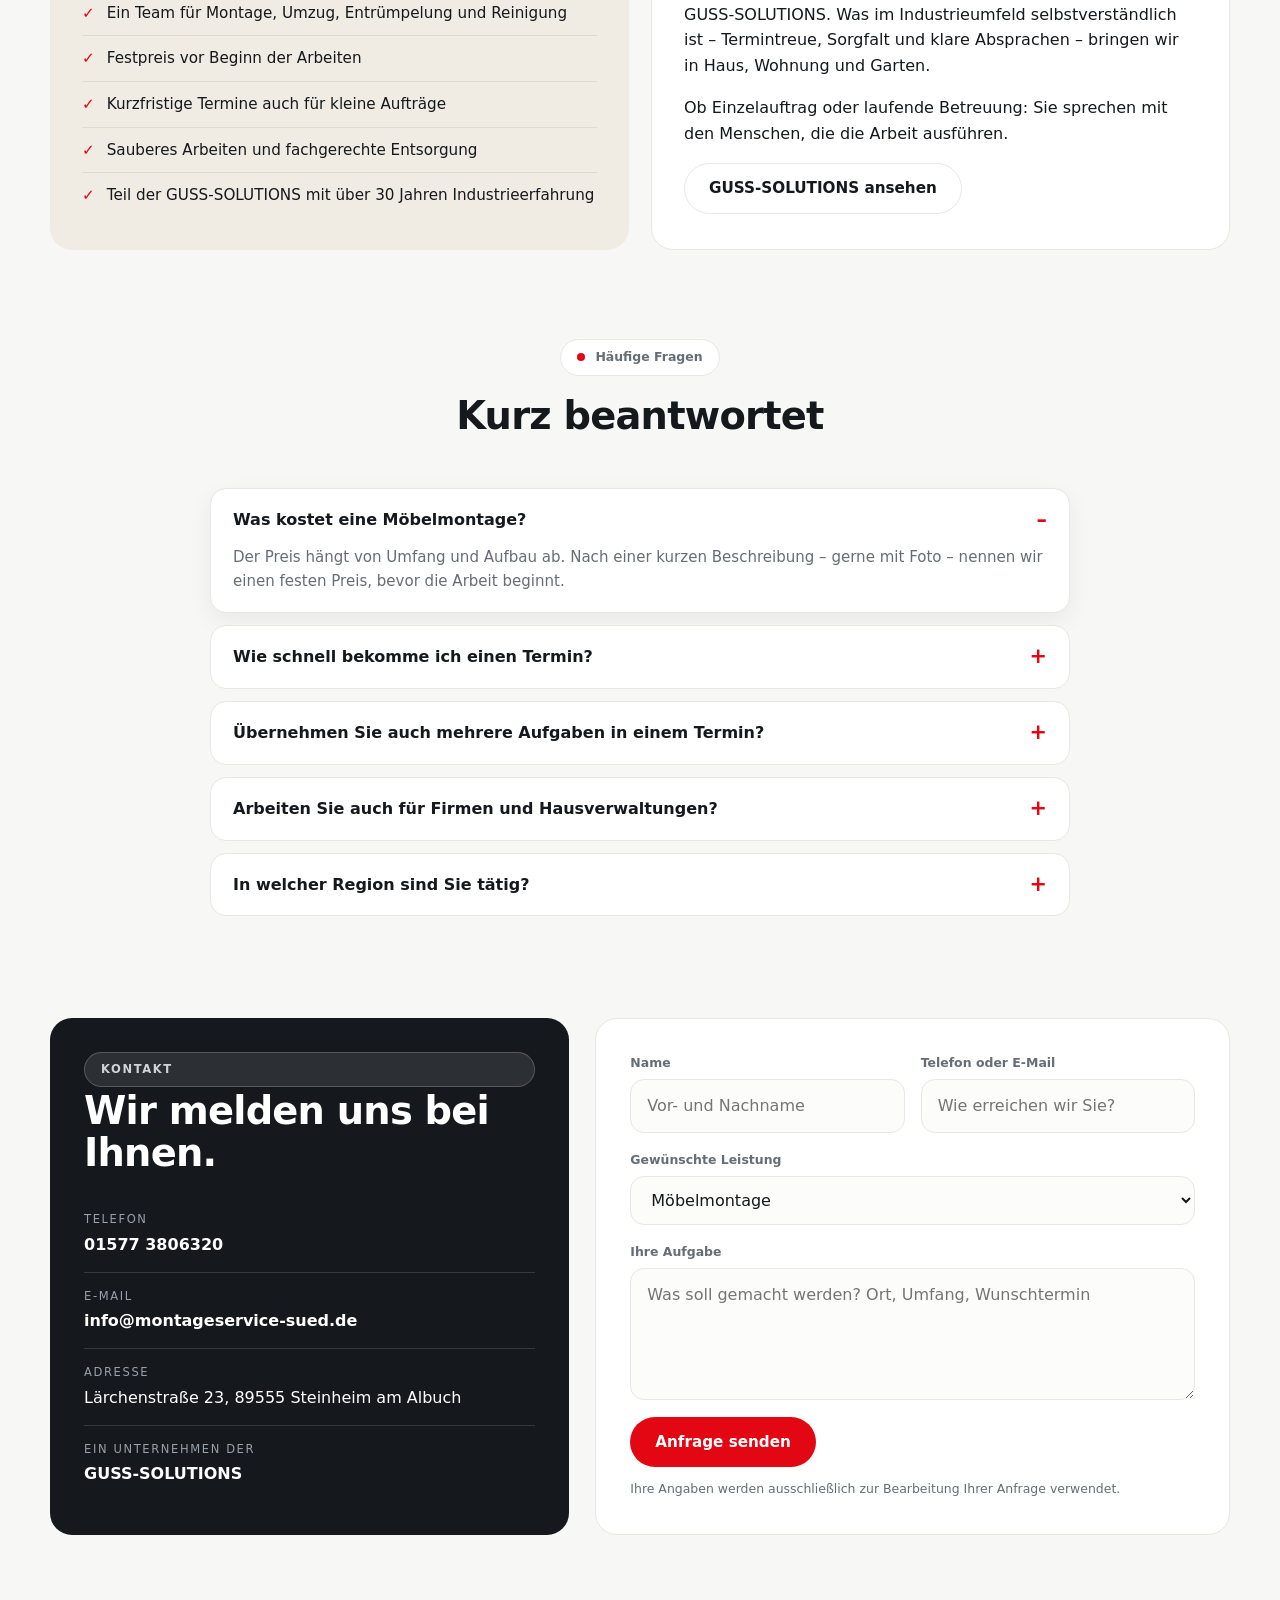
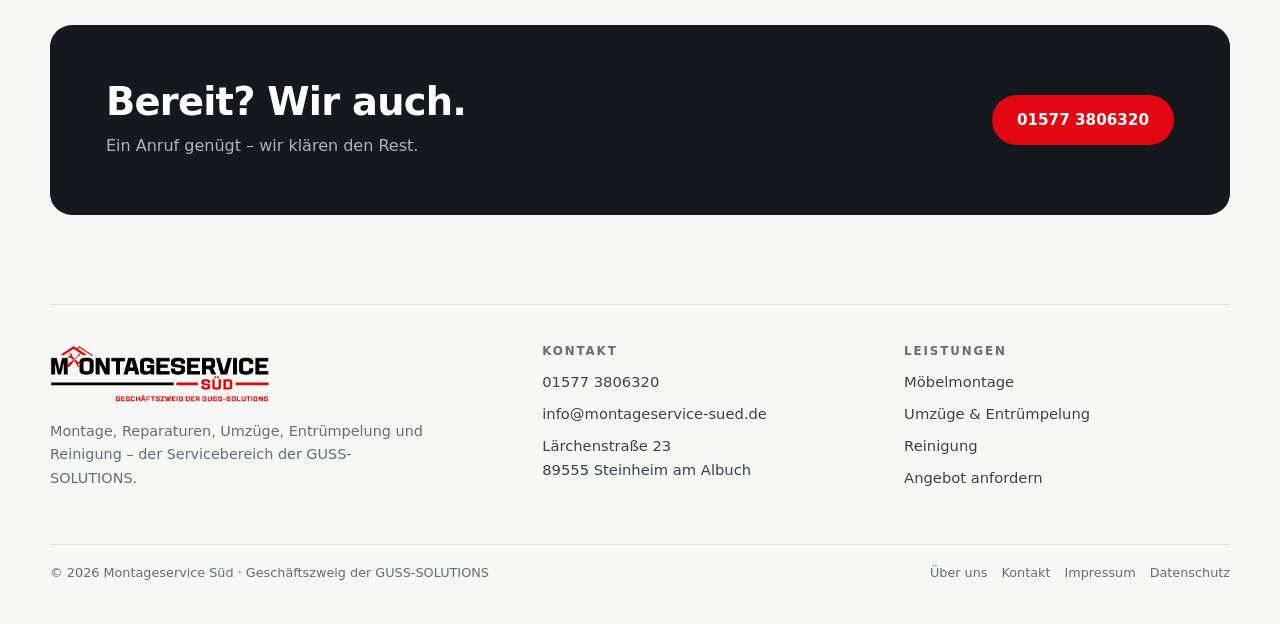
==== commit ea2439dd: "Intro: Arbeitsbilder erscheinen nacheinander, heller Hintergrund mit Raster und Lichtschein" ====
--- a/index.html
+++ b/index.html
@@ -18,6 +18,13 @@
       <span class="intro-shine" aria-hidden="true"></span>
     </div>
     <p class="intro-claim"><span>Montage.</span> <span>Service.</span> <span>Unterstützung.</span></p>
+    <ul class="intro-tiles" aria-hidden="true">
+      <li><img src="assets/img-hero-team.jpg" alt=""></li>
+      <li><img src="assets/img-moebel.jpg" alt=""></li>
+      <li><img src="assets/img-umzug.jpg" alt=""></li>
+      <li><img src="assets/img-reinigung.jpg" alt=""></li>
+      <li><img src="assets/img-garten.jpg" alt=""></li>
+    </ul>
     <div class="intro-bar"><span></span></div>
   </div>
   <button class="intro-skip" type="button">Überspringen</button>
--- a/styles.css
+++ b/styles.css
@@ -361,28 +361,43 @@
 
 /* ---------- Intro beim Öffnen der Startseite ---------- */
 .site-intro{position:fixed;inset:0;z-index:9999;display:grid;place-items:center;overflow:hidden;
-  background:radial-gradient(120% 90% at 50% 40%,#ffffff 0%,#f7f7f5 55%,#eeede8 100%);
-  animation:introOut .5s ease 2.5s forwards}
-.site-intro::before{content:"";position:absolute;width:min(780px,88vw);aspect-ratio:1;border-radius:50%;
-  background:radial-gradient(circle,rgba(227,6,19,.12) 0%,rgba(227,6,19,0) 62%);
-  animation:introHalo 2.6s ease-out both}
+  background:radial-gradient(120% 90% at 50% 40%,#ffffff 0%,#f8f8f6 55%,#eeece6 100%);
+  animation:introOut .5s ease 2.95s forwards}
+.site-intro::before{content:"";position:absolute;width:min(820px,92vw);aspect-ratio:1;border-radius:50%;
+  background:radial-gradient(circle,rgba(227,6,19,.13) 0%,rgba(227,6,19,0) 62%);
+  animation:introHalo 3s ease-out both}
+.site-intro::after{content:"";position:absolute;inset:0;opacity:.06;
+  background-image:radial-gradient(#15181c 1px,transparent 1px);background-size:26px 26px;
+  -webkit-mask-image:radial-gradient(92% 72% at 50% 46%,#000 18%,transparent 78%);
+  mask-image:radial-gradient(92% 72% at 50% 46%,#000 18%,transparent 78%);
+  animation:introGrid 3s ease-out both}
 .intro-inner{position:relative;text-align:center;padding:24px}
 .intro-logo{position:relative;display:inline-block;border-radius:20px;background:#fff;padding:18px 24px;
   overflow:hidden;box-shadow:0 22px 60px rgba(21,24,28,.14),0 2px 6px rgba(21,24,28,.06);
   animation:introLogo .95s cubic-bezier(.16,.84,.28,1) both}
 .intro-logo img{display:block;width:min(420px,68vw);height:auto}
 .intro-shine{position:absolute;top:-60%;left:-45%;width:45%;height:220%;transform:rotate(18deg);
-  background:linear-gradient(90deg,rgba(255,255,255,0) 0%,rgba(255,255,255,.85) 50%,rgba(255,255,255,0) 100%);
+  background:linear-gradient(90deg,rgba(255,255,255,0) 0%,rgba(255,255,255,.88) 50%,rgba(255,255,255,0) 100%);
   animation:introShine 1.25s ease-in-out .55s both}
 .intro-claim{margin:26px 0 0;font-weight:800;letter-spacing:.01em;color:#15181c;
   font-size:clamp(1.05rem,2.7vw,1.3rem)}
 .intro-claim span{display:inline-block;animation:introWord .7s cubic-bezier(.16,.84,.28,1) both}
-.intro-claim span:nth-child(1){animation-delay:.35s}
-.intro-claim span:nth-child(2){animation-delay:.47s}
-.intro-claim span:nth-child(3){animation-delay:.59s;color:#e30613}
+.intro-claim span:nth-child(1){animation-delay:1.15s}
+.intro-claim span:nth-child(2){animation-delay:1.27s}
+.intro-claim span:nth-child(3){animation-delay:1.39s;color:#e30613}
+.intro-tiles{list-style:none;display:flex;gap:14px;justify-content:center;margin:26px 0 0;padding:0}
+.intro-tiles li{width:clamp(56px,8.5vw,124px);aspect-ratio:4/3;border-radius:14px;overflow:hidden;
+  background:#e9e7e1;box-shadow:0 16px 34px rgba(21,24,28,.18),0 0 0 3px #fff;
+  animation:introTile .7s cubic-bezier(.16,.84,.28,1) both}
+.intro-tiles li:nth-child(1){animation-delay:.6s}
+.intro-tiles li:nth-child(2){animation-delay:.72s}
+.intro-tiles li:nth-child(3){animation-delay:.84s}
+.intro-tiles li:nth-child(4){animation-delay:.96s}
+.intro-tiles li:nth-child(5){animation-delay:1.08s}
+.intro-tiles img{display:block;width:100%;height:100%;object-fit:cover}
 .intro-bar{width:min(320px,62vw);height:3px;border-radius:2px;background:rgba(21,24,28,.12);
-  margin:24px auto 0;overflow:hidden}
-.intro-bar span{display:block;height:100%;width:0;background:#e30613;animation:introBar 2.2s linear .25s forwards}
+  margin:26px auto 0;overflow:hidden}
+.intro-bar span{display:block;height:100%;width:0;background:#e30613;animation:introBar 2.6s linear .3s forwards}
 .intro-skip{position:absolute;right:22px;bottom:20px;font:inherit;font-size:.85rem;cursor:pointer;
   background:rgba(255,255,255,.92);color:#15181c;border:1px solid rgba(21,24,28,.18);border-radius:999px;
   padding:9px 18px;box-shadow:0 6px 18px rgba(21,24,28,.08)}
@@ -391,8 +406,14 @@
 @keyframes introLogo{from{opacity:0;transform:translateY(16px) scale(.92)}to{opacity:1;transform:none}}
 @keyframes introShine{from{left:-45%}to{left:120%}}
 @keyframes introWord{from{opacity:0;transform:translateY(12px)}to{opacity:1;transform:none}}
-@keyframes introHalo{from{opacity:0;transform:scale(.7)}60%{opacity:1}to{opacity:1;transform:scale(1)}}
+@keyframes introTile{from{opacity:0;transform:translateY(22px) scale(.9)}to{opacity:1;transform:none}}
+@keyframes introHalo{from{opacity:0;transform:scale(.72)}55%{opacity:1}to{opacity:.85;transform:scale(1.06)}}
+@keyframes introGrid{from{opacity:0}45%{opacity:.06}to{opacity:.06}}
 @keyframes introBar{to{width:100%}}
 @keyframes introOut{to{opacity:0;visibility:hidden}}
 @media (prefers-reduced-motion:reduce){.site-intro{display:none}}
-@media (max-width:660px){.intro-skip{right:14px;bottom:14px}.intro-logo{padding:14px 18px;border-radius:16px}}
+@media (max-width:640px){
+  .intro-tiles{gap:9px;margin-top:20px}
+  .intro-logo{padding:14px 18px;border-radius:16px}
+  .intro-skip{right:14px;bottom:14px}
+}
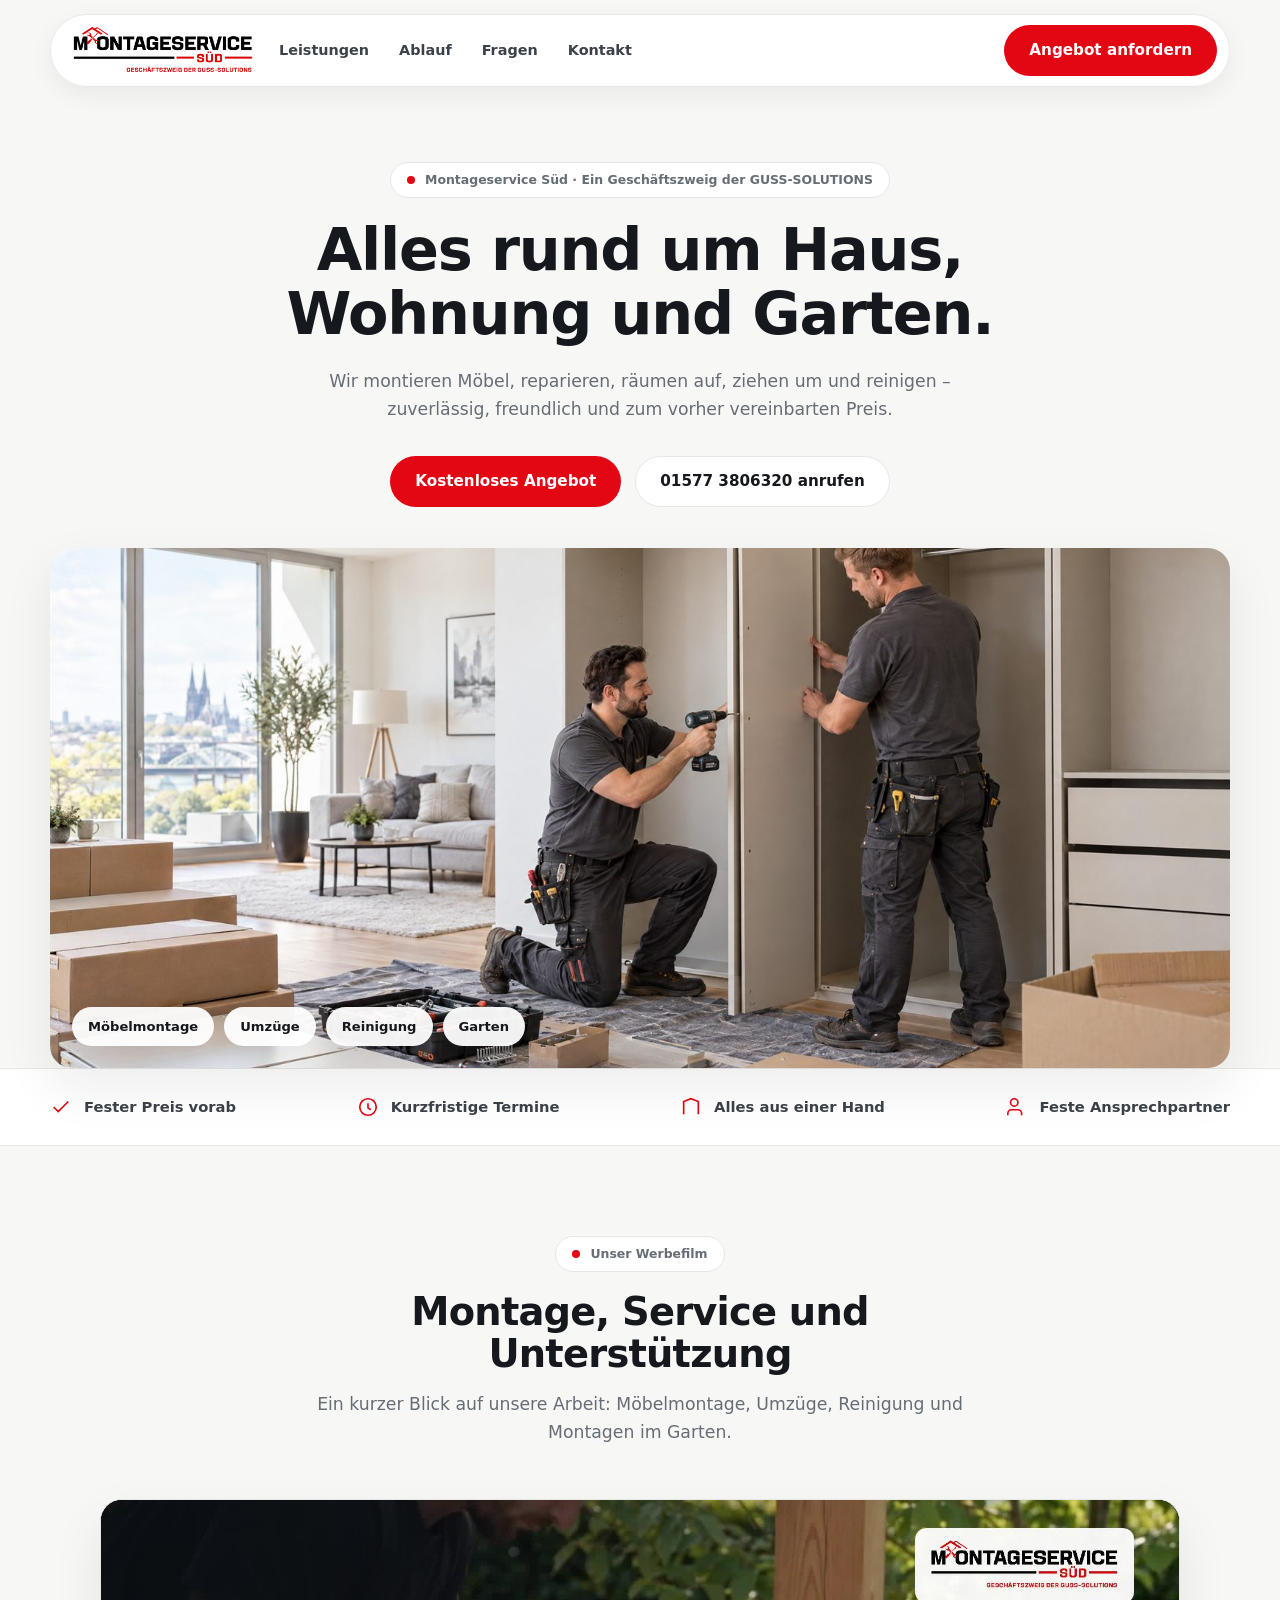
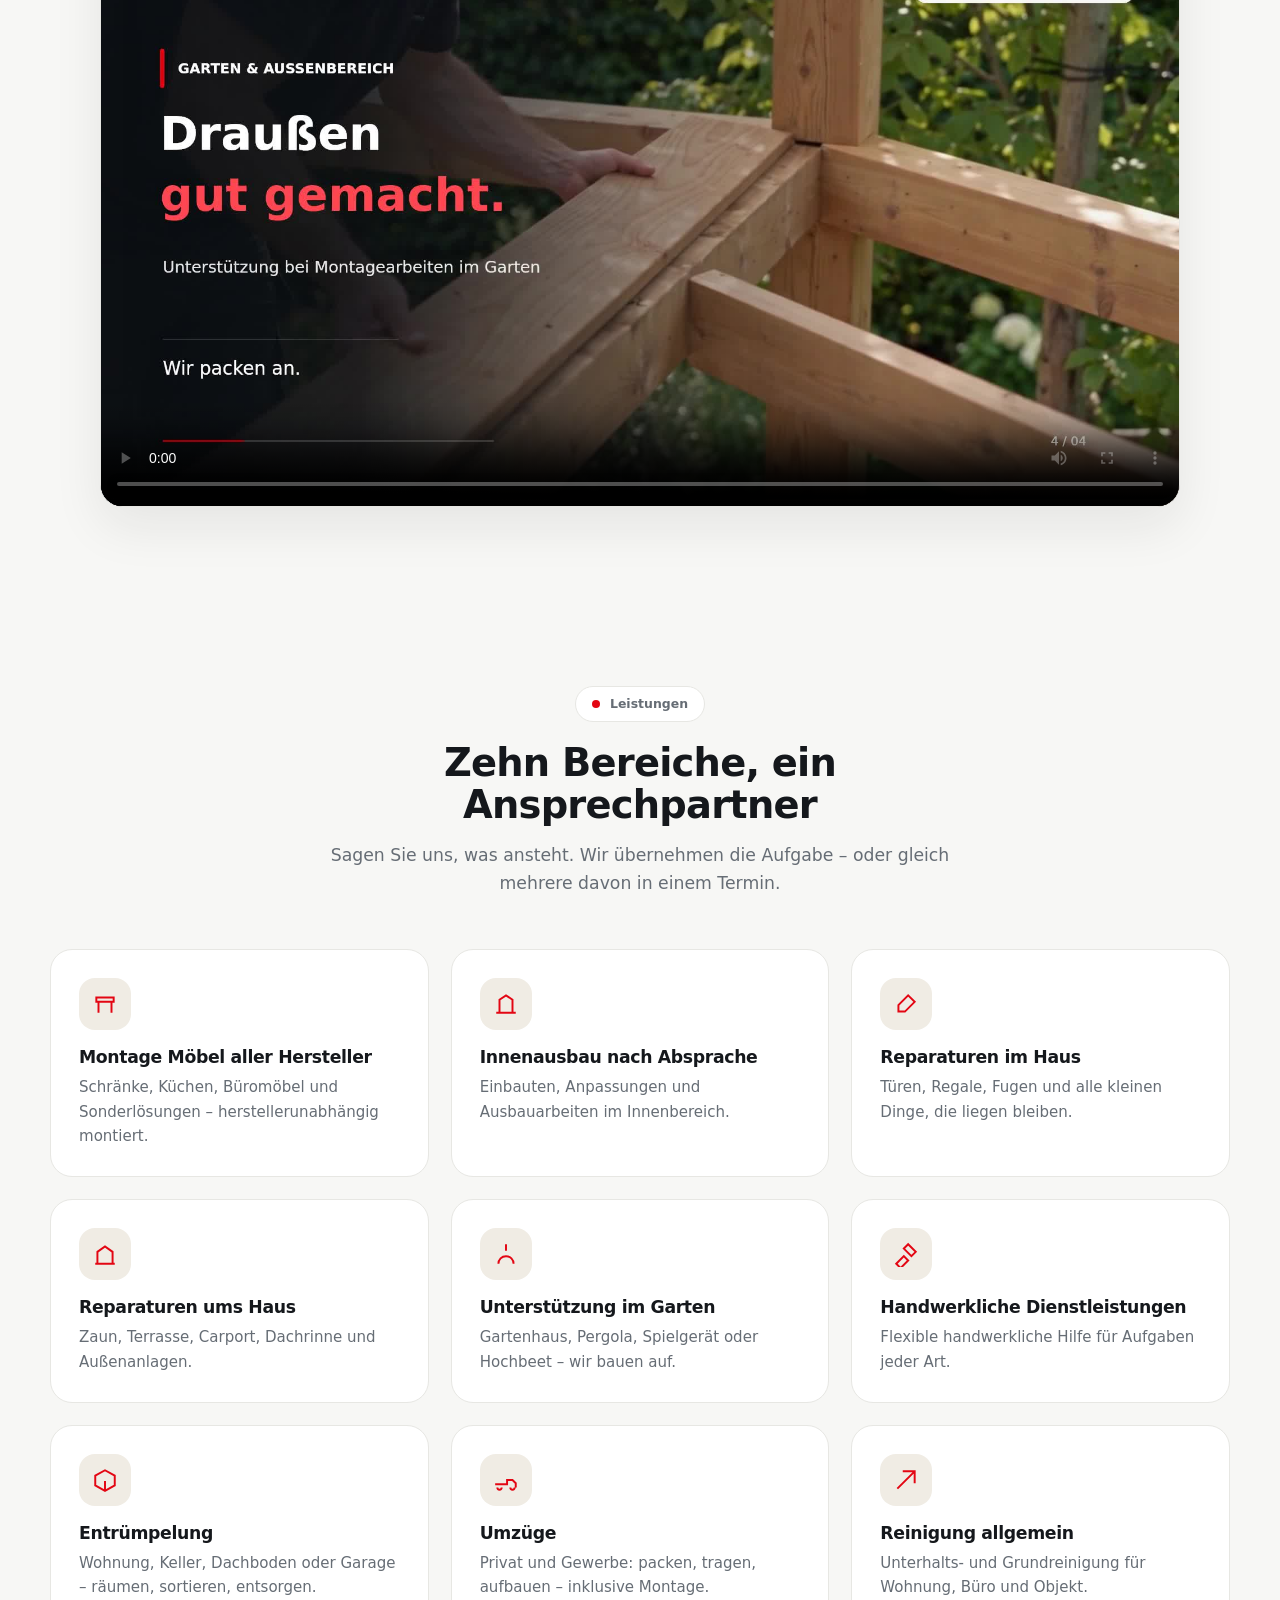
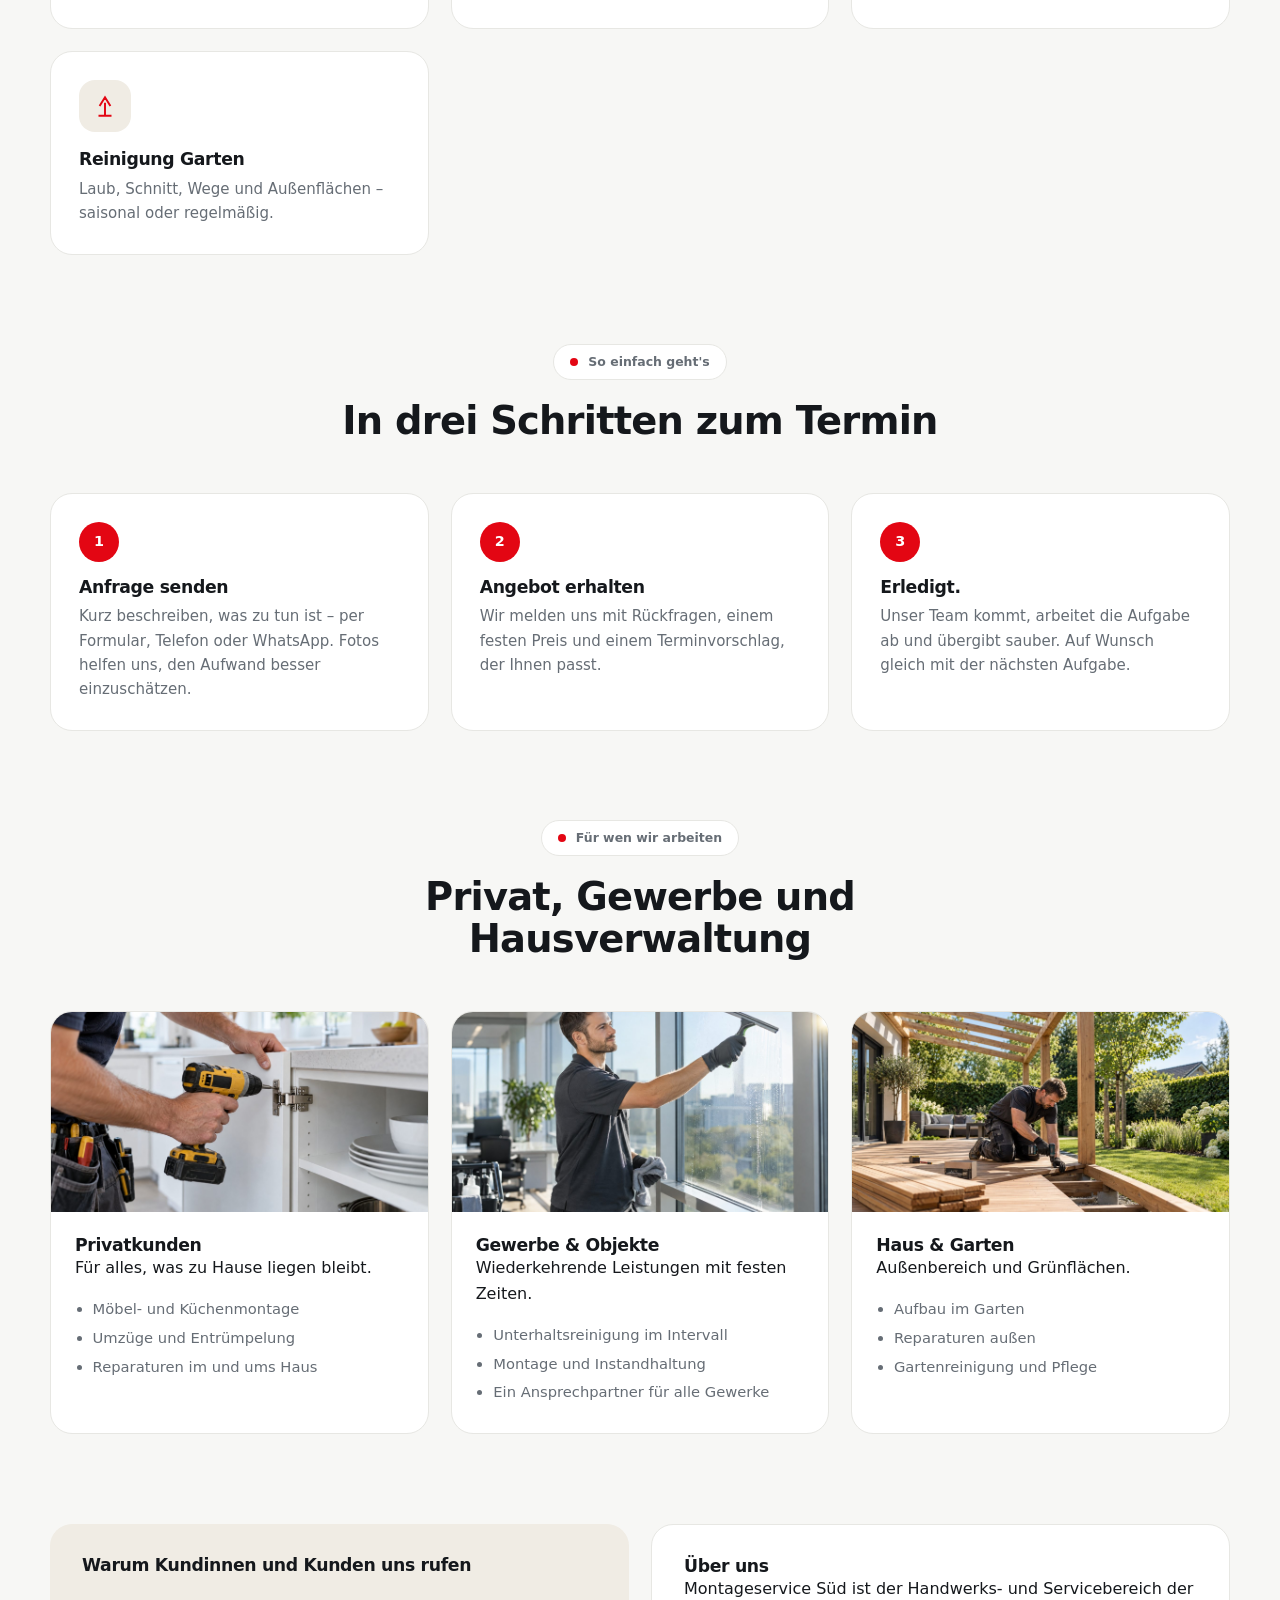
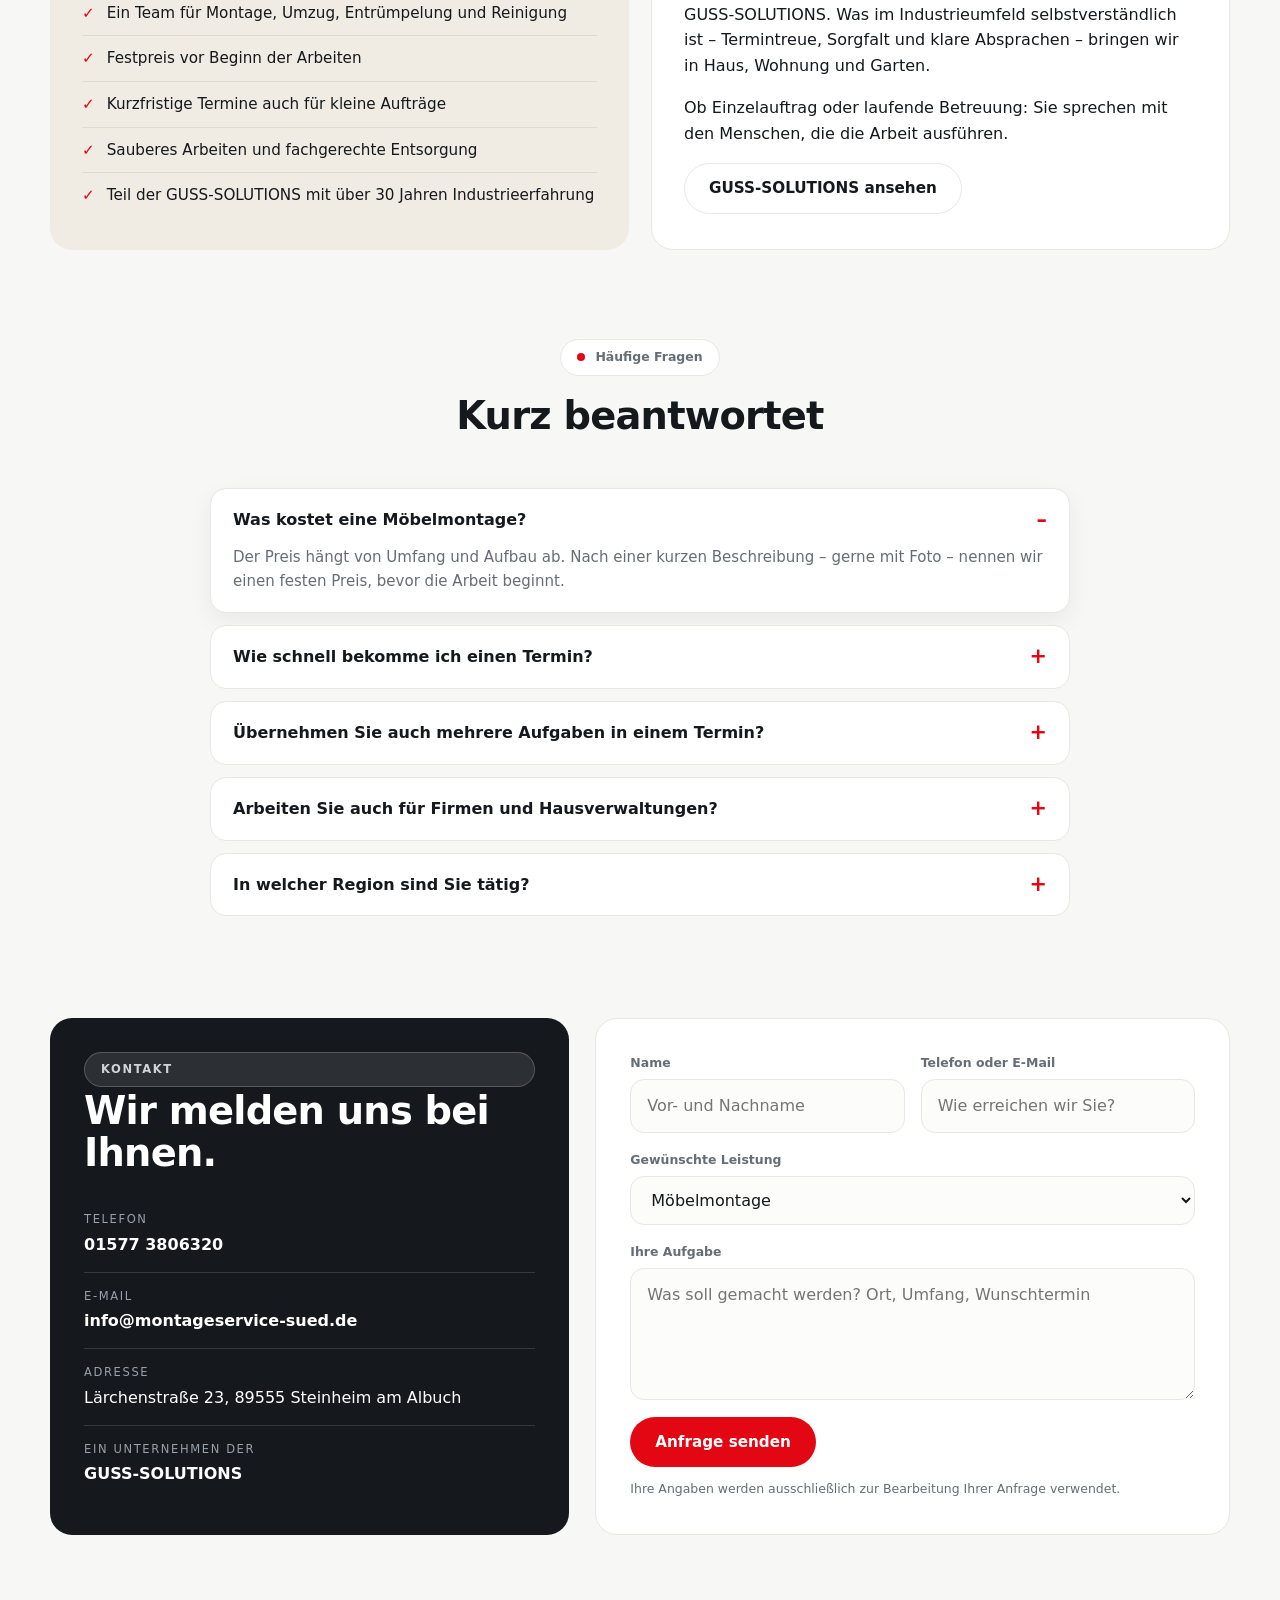
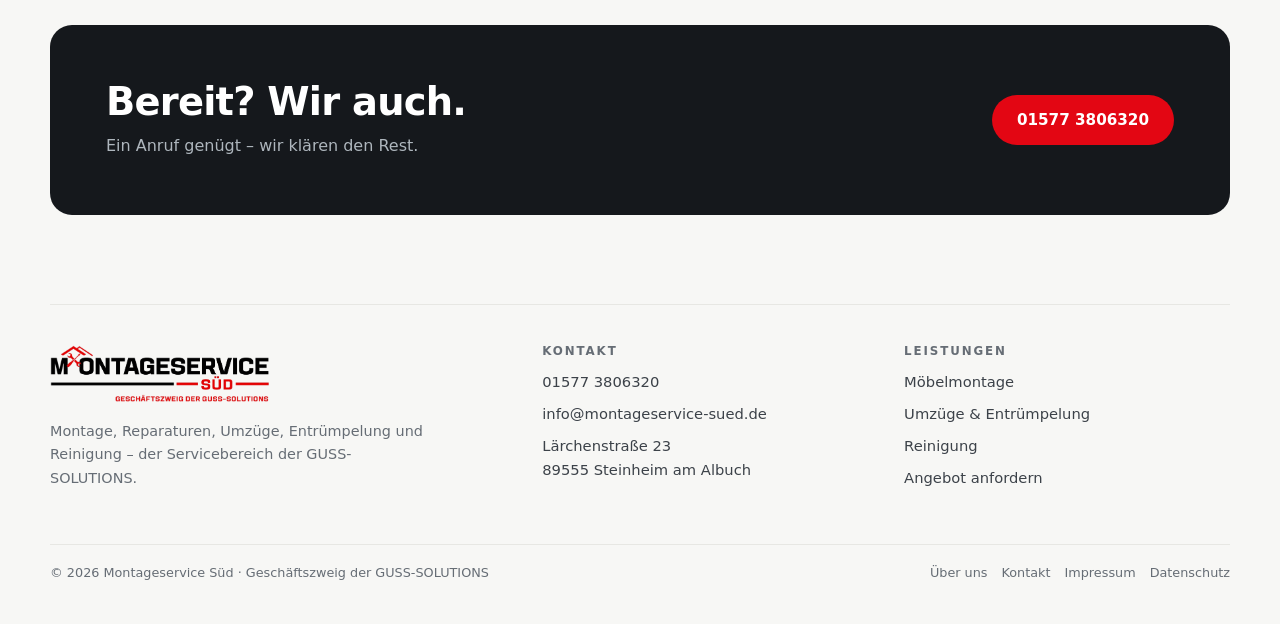
==== commit 6ec27df2: "Werbevideo: Versionskennung gegen alten Browsercache" ====
--- a/index.html
+++ b/index.html
@@ -88,9 +88,9 @@
       </div>
       <figure class="video-frame">
         <video controls playsinline preload="metadata" width="1920" height="1080"
-               poster="assets/werbevideo-poster.jpg"
+               poster="assets/werbevideo-poster.jpg?v=7"
                aria-label="Werbefilm von Montageservice Süd">
-          <source src="assets/montageservice-sued-werbevideo.mp4" type="video/mp4">
+          <source src="assets/montageservice-sued-werbevideo.mp4?v=7" type="video/mp4">
           Ihr Browser kann dieses Video nicht abspielen. Sie erreichen uns telefonisch unter
           <a href="tel:+4915773806320">01577 3806320</a> oder per E-Mail an
           <a href="mailto:info@montageservice-sued.de">info@montageservice-sued.de</a>.
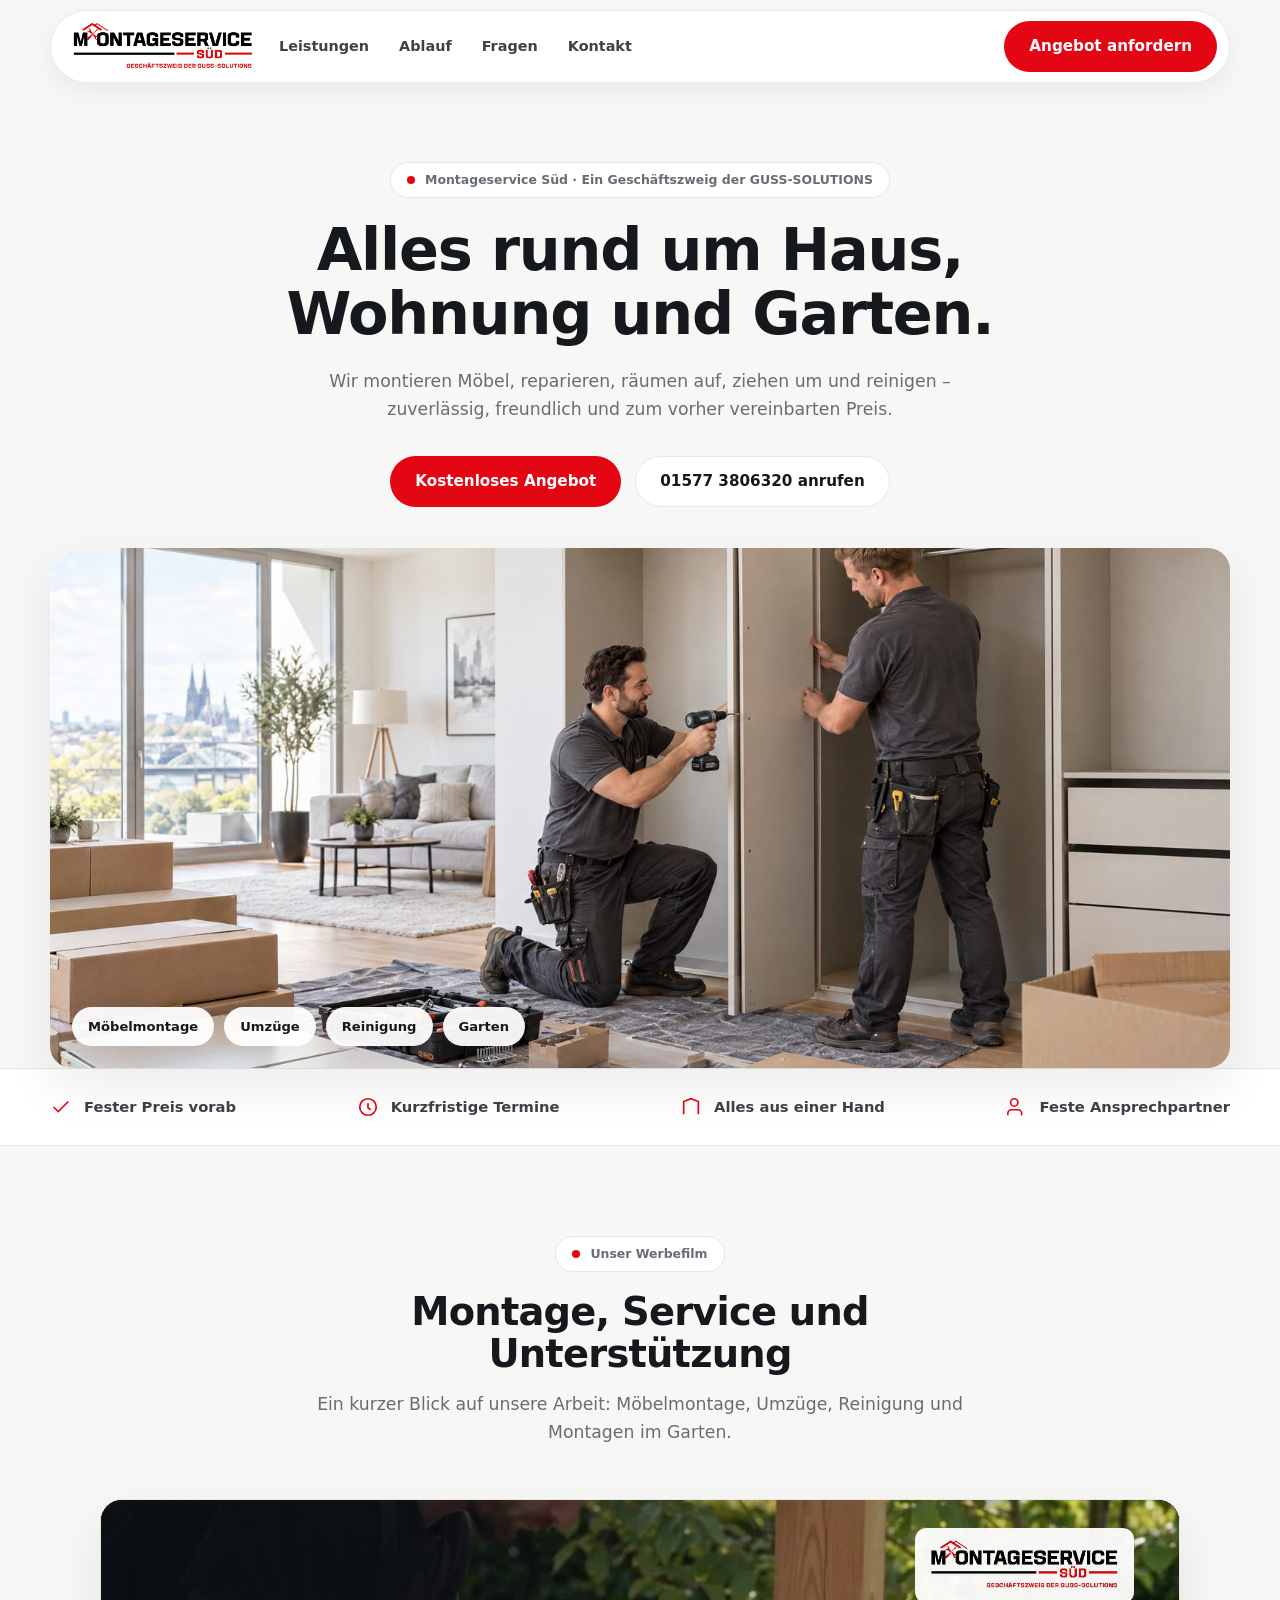
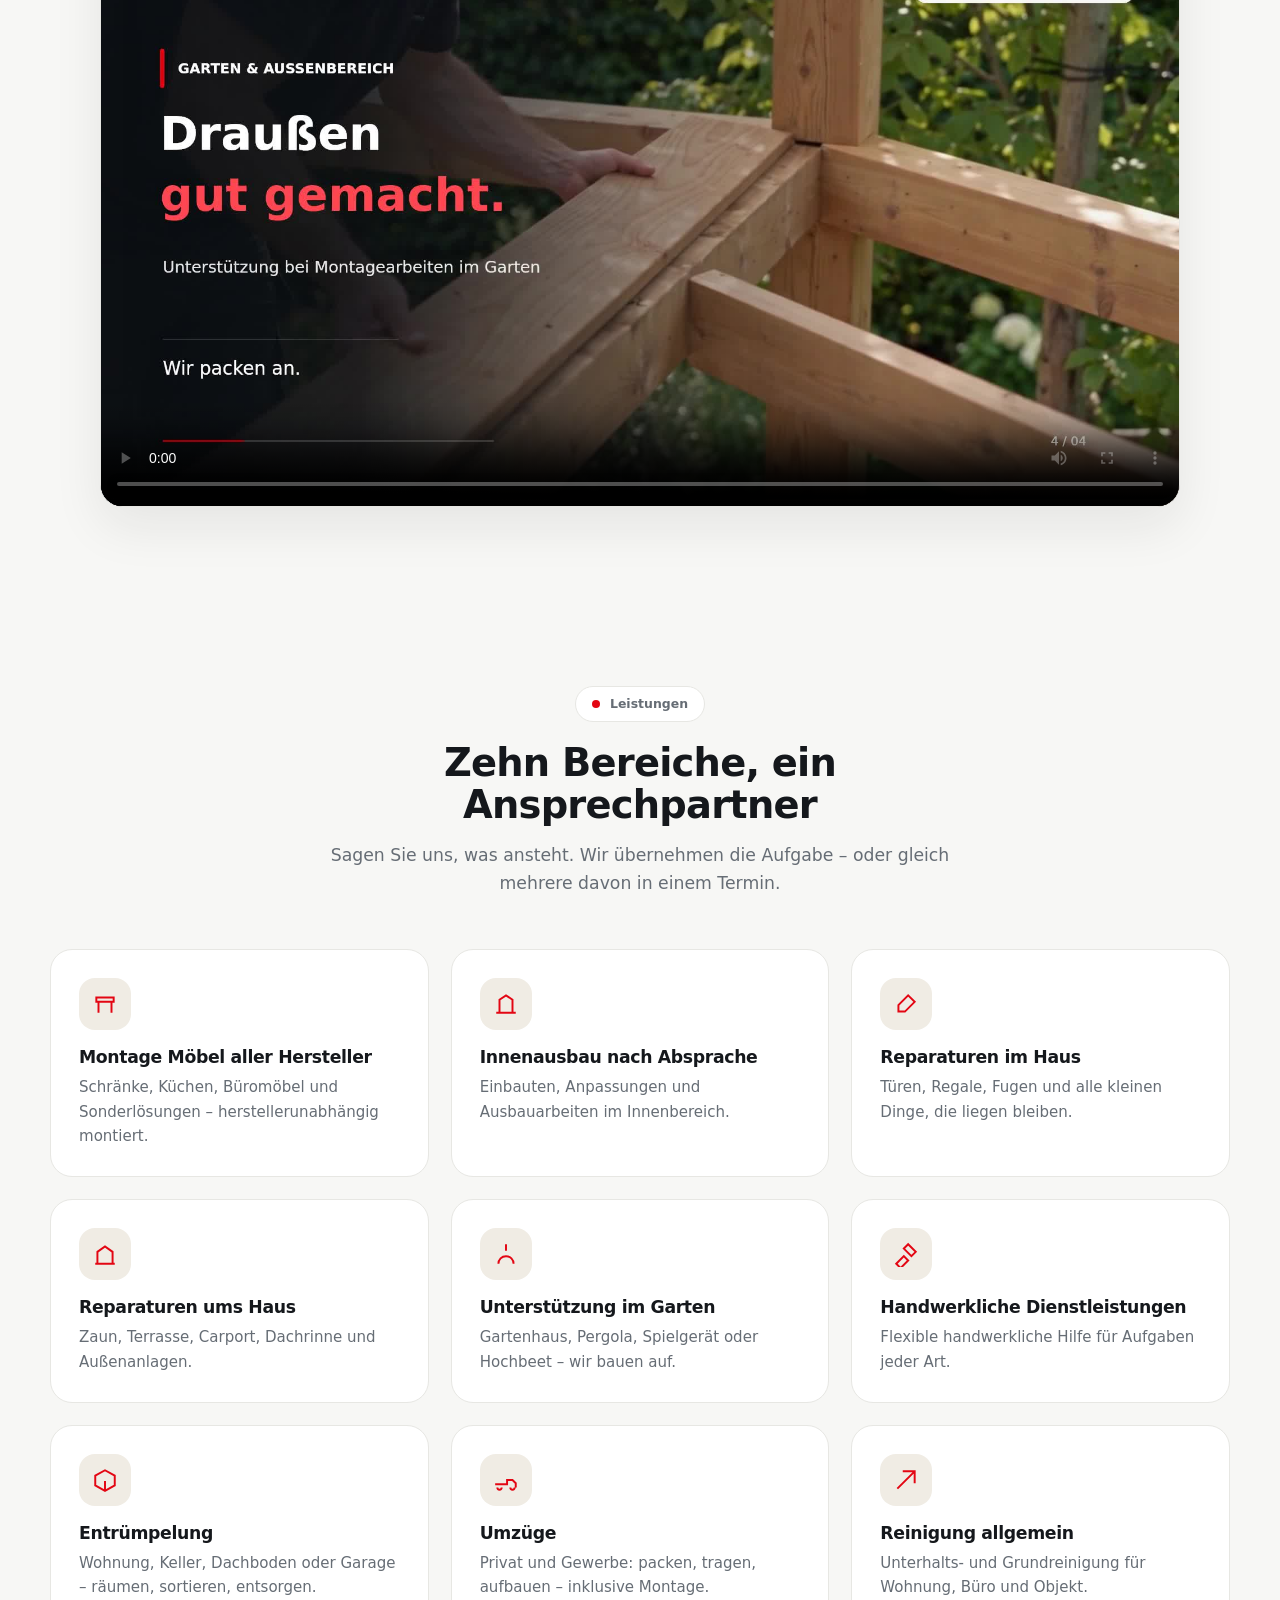
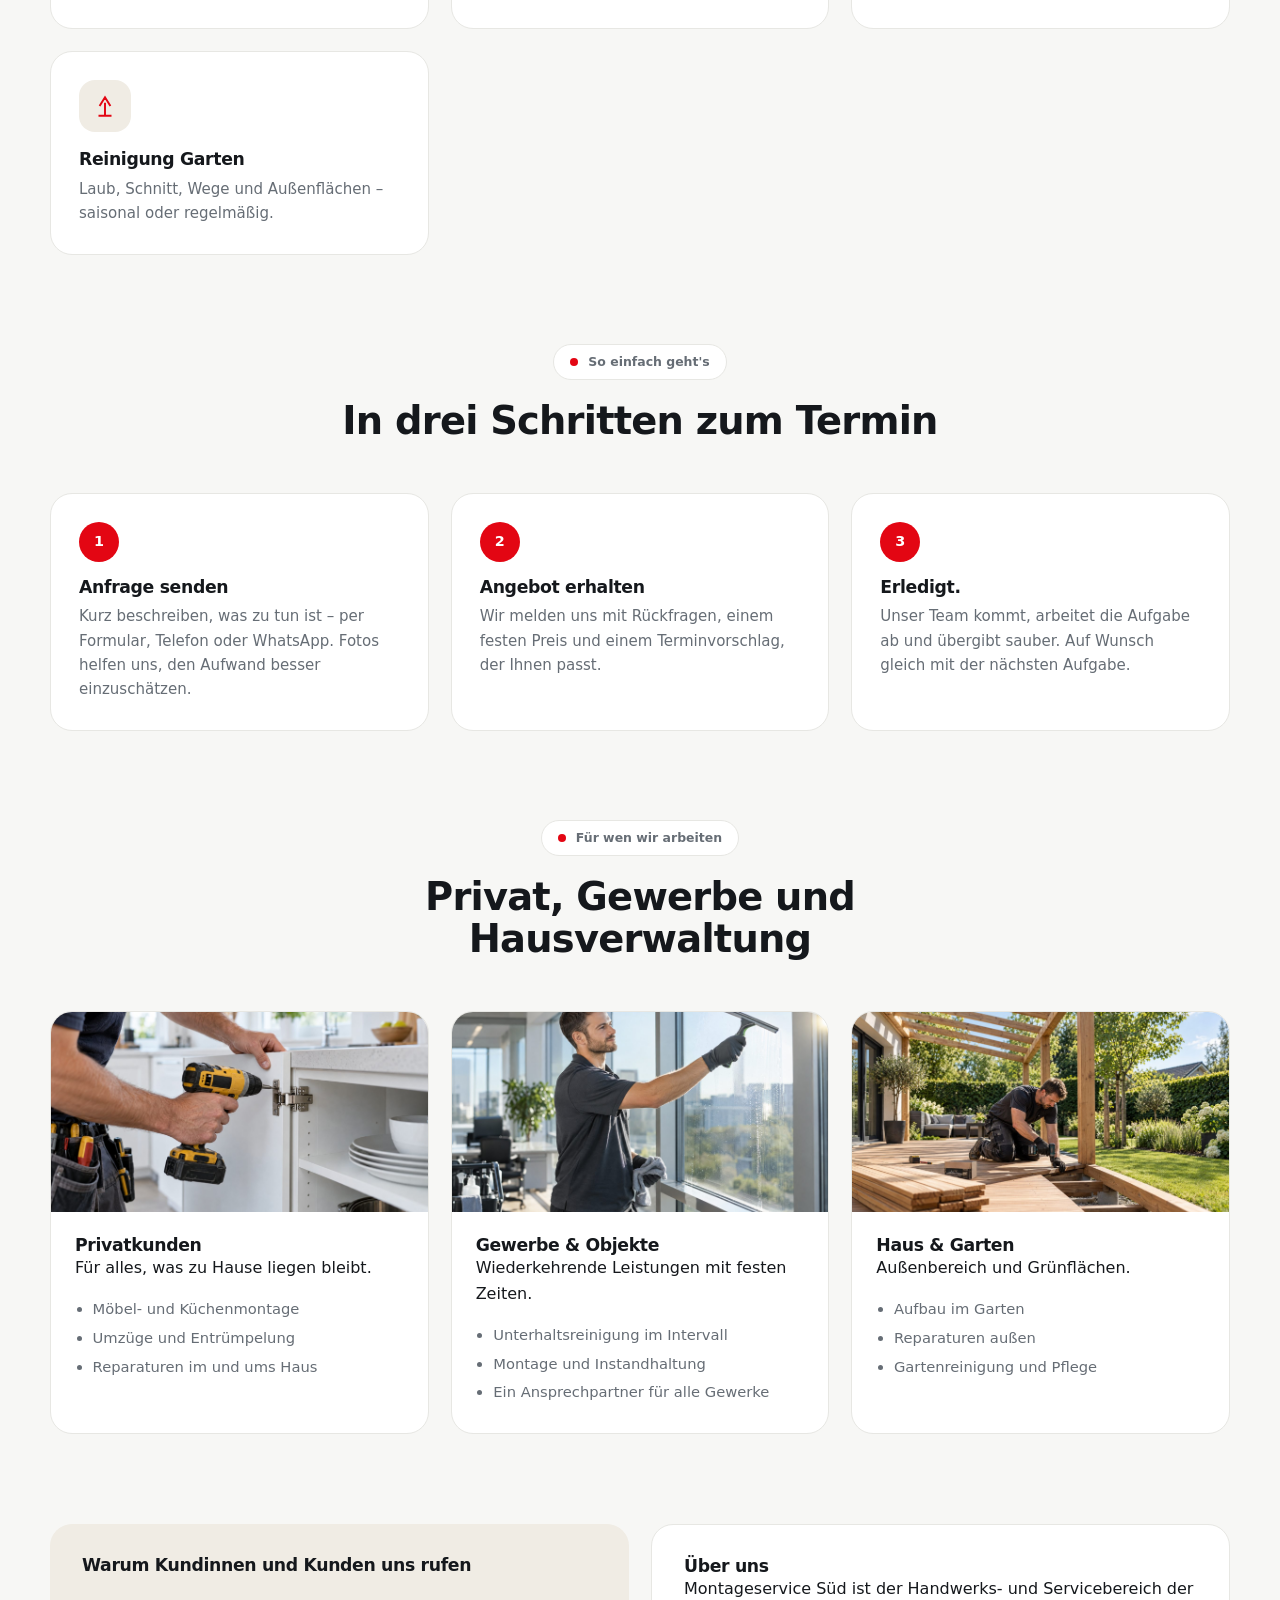
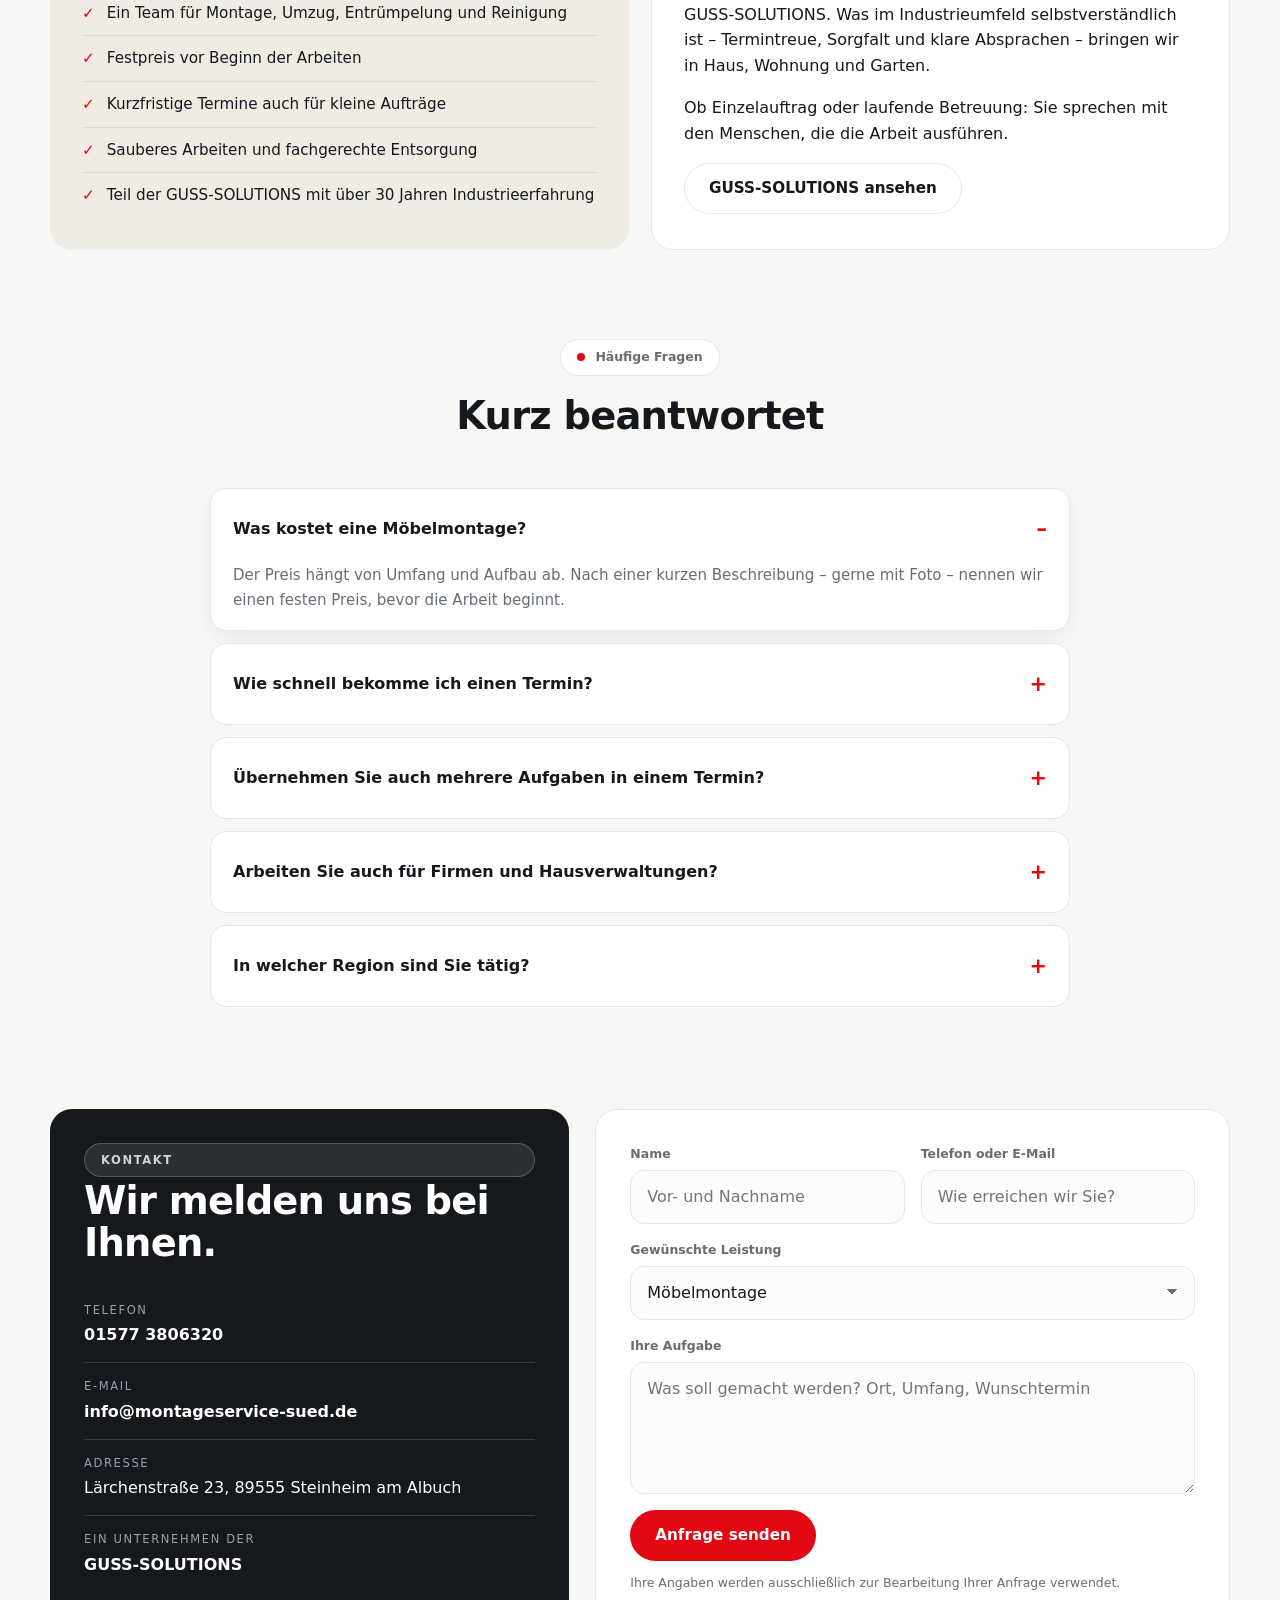
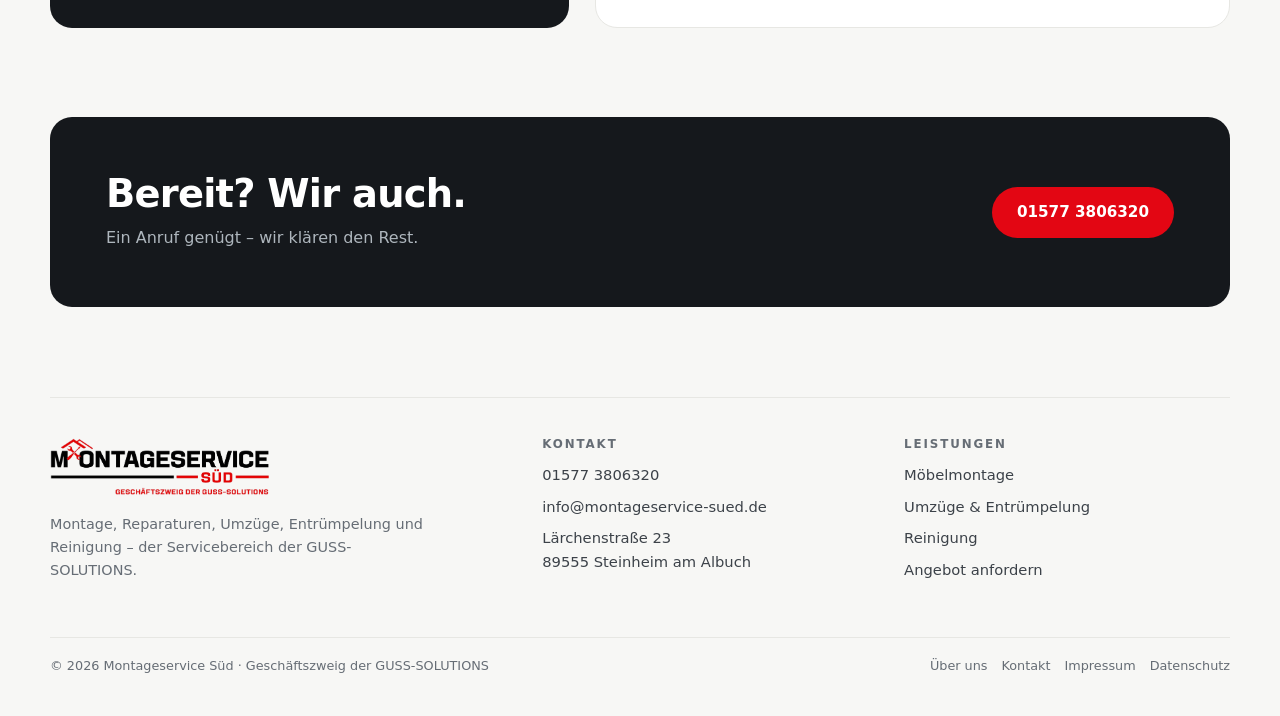
==== commit 63cf0dbd: "Website fuer Handy, Tablet und PC optimiert" ====
--- a/index.html
+++ b/index.html
@@ -2,7 +2,7 @@
 <html lang="de">
 <head>
 <meta charset="utf-8">
-<meta name="viewport" content="width=device-width, initial-scale=1">
+<meta name="viewport" content="width=device-width, initial-scale=1, viewport-fit=cover">
 <title>Montageservice Süd | Montage, Reparaturen, Umzüge und Reinigung</title>
 <meta name="description" content="Montageservice Süd – Möbelmontage, Reparaturen, Umzüge, Entrümpelung und Reinigung in Steinheim am Albuch und Umgebung.">
 <link rel="icon" href="data:image/svg+xml,%3Csvg xmlns='http://www.w3.org/2000/svg' viewBox='0 0 64 64'%3E%3Crect width='64' height='64' rx='14' fill='%23f7f7f5'/%3E%3Cpath d='M8 30 32 12l24 18-3 4-21-16-21 16z' fill='%23e30613'/%3E%3Cpath d='M18 36h5v16h-5zM41 36h5v16h-5zM24 40h16v4H24z' fill='%23101820'/%3E%3C/svg%3E">
@@ -143,19 +143,19 @@
       </div>
       <div class="photos">
         <article class="photo">
-          <img src="assets/img-moebel.jpg" alt="Montage einer Küche">
+          <img src="assets/img-moebel.jpg" alt="Montage einer Küche" loading="lazy" decoding="async">
           <div class="body"><h3>Privatkunden</h3><p>Für alles, was zu Hause liegen bleibt.</p>
             <ul><li>Möbel- und Küchenmontage</li><li>Umzüge und Entrümpelung</li><li>Reparaturen im und ums Haus</li></ul>
           </div>
         </article>
         <article class="photo">
-          <img src="assets/img-reinigung.jpg" alt="Reinigung in einem Büro">
+          <img src="assets/img-reinigung.jpg" alt="Reinigung in einem Büro" loading="lazy" decoding="async">
           <div class="body"><h3>Gewerbe &amp; Objekte</h3><p>Wiederkehrende Leistungen mit festen Zeiten.</p>
             <ul><li>Unterhaltsreinigung im Intervall</li><li>Montage und Instandhaltung</li><li>Ein Ansprechpartner für alle Gewerke</li></ul>
           </div>
         </article>
         <article class="photo">
-          <img src="assets/img-garten.jpg" alt="Aufbau im Garten">
+          <img src="assets/img-garten.jpg" alt="Aufbau im Garten" loading="lazy" decoding="async">
           <div class="body"><h3>Haus &amp; Garten</h3><p>Außenbereich und Grünflächen.</p>
             <ul><li>Aufbau im Garten</li><li>Reparaturen außen</li><li>Gartenreinigung und Pflege</li></ul>
           </div>
@@ -249,7 +249,7 @@
 <footer class="site-footer">
   <div class="footer-main">
     <div>
-      <img class="footer-logo" src="assets/ms-logo.png" alt="Montageservice Süd">
+      <img class="footer-logo" src="assets/ms-logo.png" alt="Montageservice Süd" loading="lazy" decoding="async">
       <p class="footer-copy">Montage, Reparaturen, Umzüge, Entrümpelung und Reinigung – der Servicebereich der GUSS-SOLUTIONS.</p>
     </div>
     <div>
--- a/styles.css
+++ b/styles.css
@@ -417,3 +417,154 @@
   .intro-logo{padding:14px 18px;border-radius:16px}
   .intro-skip{right:14px;bottom:14px}
 }
+
+/* ===== Responsive-Optimierung Handy / Tablet / PC ===== */
+:root{
+  --gutter:clamp(18px,4.6vw,40px);
+  --content:min(1180px, calc(100vw - (var(--gutter) * 2)));
+  --tap:44px;
+}
+html{-webkit-text-size-adjust:100%}
+body{overflow-x:hidden;overflow-wrap:break-word}
+img,video,svg,iframe{max-width:100%}
+img{height:auto}
+[id]{scroll-margin-top:104px}
+
+/* Große Monitore */
+@media (min-width:1440px){
+  :root{--content:min(1280px, calc(100vw - 96px))}
+  .section{padding:clamp(72px,6vw,116px) 0}
+  .hero-media img{height:clamp(360px,40vw,560px)}
+}
+
+/* Kopfbereich auf Geräten mit Notch */
+.site-header{top:max(10px, env(safe-area-inset-top))}
+
+/* Tablet quer */
+@media (max-width:1080px){
+  .hero-media img{height:clamp(260px,44vw,440px)}
+  .band-inner{gap:18px 26px}
+  .page-hero-media img{height:clamp(220px,34vw,320px)}
+}
+
+/* Tablet hochkant und große Handys */
+@media (max-width:900px){
+  .cards,.cards.four,.photos,.steps{grid-template-columns:repeat(2,minmax(0,1fr))}
+  .hero .lead,.section-head .lead{font-size:1.04rem}
+  .cta{gap:20px}
+}
+
+/* Handy quer */
+@media (max-width:900px) and (orientation:landscape){
+  .hero{padding:clamp(26px,5vw,44px) 0 0}
+  .section{padding:clamp(34px,6vw,56px) 0}
+  .hero-media img{height:clamp(200px,52vw,300px)}
+}
+
+/* Handy hochkant */
+@media (max-width:760px){
+  .cards,.cards.four,.photos,.steps{grid-template-columns:1fr}
+  h1{font-size:clamp(1.8rem,7.4vw,2.4rem)}
+  h2{font-size:clamp(1.42rem,5.6vw,1.9rem)}
+  .hero{padding:clamp(30px,7vw,52px) 0 0}
+  .hero-actions{margin:1.6rem 0 2rem}
+  .hero-media img{height:auto;aspect-ratio:4/3}
+  .hero-chips{left:12px;right:12px;bottom:12px;gap:8px}
+  .chip{padding:7px 13px;font-size:.76rem}
+  .section-head{margin-bottom:30px}
+  .service-item{grid-template-columns:1fr;gap:14px;padding:22px}
+  .service-item ul{grid-column:1}
+  .trust-card,.card,.step{padding:22px}
+  .cta{padding:26px;border-radius:18px}
+  .cta .button{width:100%}
+  .button-row .button{width:100%}
+  details{padding:16px 18px}
+  .prose{border-radius:18px}
+  .band{padding:18px 0}
+  .band-item{font-size:.88rem}
+  .footer-links a,.breadcrumb a,.contact-info a,.footer-bottom a{
+    display:inline-flex;align-items:center;min-height:var(--tap);
+  }
+  .footer-links li{margin-bottom:.15rem}
+  .nav-link{min-height:var(--tap)}
+  .menu-toggle{width:var(--tap);height:var(--tap)}
+  .video-frame{border-radius:16px}
+}
+
+/* Sehr kleine Handys */
+@media (max-width:430px){
+  :root{--gutter:16px}
+  h1{font-size:clamp(1.62rem,7.8vw,2rem)}
+  h2{font-size:clamp(1.3rem,6vw,1.6rem)}
+  .section{padding:44px 0}
+  .kicker{font-size:.74rem;padding:6px 13px}
+  .card,.step,.trust-card,.form-card,.contact-info,.prose{padding:18px}
+  .hero-media{border-radius:16px}
+  .button{font-size:.92rem;padding:12px 18px}
+  .footer-main{gap:22px}
+  .footer-logo{width:180px}
+  .intro-skip{right:12px;bottom:12px;padding:8px 15px}
+}
+
+/* Eingabefelder: mindestens 16 px gegen automatisches Zoomen auf iPhones */
+input,select,textarea{font-size:16px;min-height:48px}
+textarea{min-height:132px}
+select{appearance:none;-webkit-appearance:none;background-image:linear-gradient(45deg,transparent 50%,#666d75 50%),linear-gradient(135deg,#666d75 50%,transparent 50%);background-position:calc(100% - 22px) 22px,calc(100% - 16px) 22px;background-size:6px 6px,6px 6px;background-repeat:no-repeat;padding-right:44px}
+
+/* Berührungsgeräte: keine dauerhaft "hängenden" Hover-Effekte */
+@media (hover:none){
+  .card:hover,.step:hover{transform:none;box-shadow:none;border-color:var(--line)}
+  .button:hover{transform:none;box-shadow:none}
+  .card:hover .more::after{transform:none}
+}
+
+/* Intro auf kleinen Displays sauber umbrechen */
+.intro-tiles{flex-wrap:wrap;gap:clamp(8px,1.6vw,14px)}
+.intro-tiles li{width:clamp(46px,8.5vw,124px)}
+@media (max-width:430px){
+  .intro-logo img{width:min(320px,74vw)}
+  .intro-claim{font-size:1rem}
+  .intro-tiles li{width:clamp(42px,15vw,86px)}
+}
+@media (prefers-reduced-motion:reduce){
+  .site-intro{display:none !important}
+}
+/* ===== Ende Responsive-Optimierung ===== */
+
+/* ===== Feinschliff 2: Tippflächen ===== */
+summary{min-height:var(--tap)}
+.intro-skip{min-height:var(--tap)}
+.brand{min-height:var(--tap)}
+@media (max-width:1080px){
+  .footer-links a{display:inline-flex;align-items:center;min-height:var(--tap)}
+}
+@media (hover:none){
+  .nav-link,.footer-links a,.contact-info a,.breadcrumb a,input[type="checkbox"]{min-height:var(--tap)}
+  .nav-link{display:inline-flex;align-items:center}
+}
+/* ===== Ende Feinschliff 2 ===== */
+
+/* ===== Feinschliff 3: Kopfbereich und Bild-Chips auf Handys ===== */
+@media (max-width:760px){
+  .header-inner{
+    flex-wrap:wrap;gap:10px;padding:12px 14px;border-radius:22px;
+    background:rgba(255,255,255,.97);
+  }
+  .brand{flex:1 1 auto;min-height:var(--tap)}
+  .menu-toggle{margin-left:auto;flex:0 0 auto}
+  .main-nav{order:5;flex:1 1 100%;width:100%;margin:0}
+  .header-cta{order:6;flex:1 1 100%;width:100%;margin:0;justify-content:center;min-height:46px;font-size:.95rem}
+  .main-nav:not(.open) ~ .header-cta{display:none}
+  .main-nav.open ~ .header-cta{margin-top:2px}
+
+  /* Bild-Chips unter das Foto, damit nichts angeschnitten wird */
+  .hero-media{display:flex;flex-direction:column}
+  .hero-media img{aspect-ratio:4/3;height:auto}
+  .hero-chips{
+    position:static;left:auto;right:auto;bottom:auto;
+    padding:14px;background:#fff;justify-content:center;
+    box-shadow:inset 0 1px 0 var(--line);
+  }
+  .chip{padding:8px 14px;font-size:.8rem}
+}
+/* ===== Ende Feinschliff 3 ===== */
--- a/home.css
+++ b/home.css
@@ -164,3 +164,154 @@
   .header-inner .main-nav.open .nav-list{display:block;}
   .header-inner .main-nav.open .nav-link{display:block;padding:14px 4px;}
 }
+
+/* ===== Responsive-Optimierung Handy / Tablet / PC ===== */
+:root{
+  --gutter:clamp(18px,4.6vw,40px);
+  --content:min(1180px, calc(100vw - (var(--gutter) * 2)));
+  --tap:44px;
+}
+html{-webkit-text-size-adjust:100%}
+body{overflow-x:hidden;overflow-wrap:break-word}
+img,video,svg,iframe{max-width:100%}
+img{height:auto}
+[id]{scroll-margin-top:104px}
+
+/* Große Monitore */
+@media (min-width:1440px){
+  :root{--content:min(1280px, calc(100vw - 96px))}
+  .section{padding:clamp(72px,6vw,116px) 0}
+  .hero-media img{height:clamp(360px,40vw,560px)}
+}
+
+/* Kopfbereich auf Geräten mit Notch */
+.site-header{top:max(10px, env(safe-area-inset-top))}
+
+/* Tablet quer */
+@media (max-width:1080px){
+  .hero-media img{height:clamp(260px,44vw,440px)}
+  .band-inner{gap:18px 26px}
+  .page-hero-media img{height:clamp(220px,34vw,320px)}
+}
+
+/* Tablet hochkant und große Handys */
+@media (max-width:900px){
+  .cards,.cards.four,.photos,.steps{grid-template-columns:repeat(2,minmax(0,1fr))}
+  .hero .lead,.section-head .lead{font-size:1.04rem}
+  .cta{gap:20px}
+}
+
+/* Handy quer */
+@media (max-width:900px) and (orientation:landscape){
+  .hero{padding:clamp(26px,5vw,44px) 0 0}
+  .section{padding:clamp(34px,6vw,56px) 0}
+  .hero-media img{height:clamp(200px,52vw,300px)}
+}
+
+/* Handy hochkant */
+@media (max-width:760px){
+  .cards,.cards.four,.photos,.steps{grid-template-columns:1fr}
+  h1{font-size:clamp(1.8rem,7.4vw,2.4rem)}
+  h2{font-size:clamp(1.42rem,5.6vw,1.9rem)}
+  .hero{padding:clamp(30px,7vw,52px) 0 0}
+  .hero-actions{margin:1.6rem 0 2rem}
+  .hero-media img{height:auto;aspect-ratio:4/3}
+  .hero-chips{left:12px;right:12px;bottom:12px;gap:8px}
+  .chip{padding:7px 13px;font-size:.76rem}
+  .section-head{margin-bottom:30px}
+  .service-item{grid-template-columns:1fr;gap:14px;padding:22px}
+  .service-item ul{grid-column:1}
+  .trust-card,.card,.step{padding:22px}
+  .cta{padding:26px;border-radius:18px}
+  .cta .button{width:100%}
+  .button-row .button{width:100%}
+  details{padding:16px 18px}
+  .prose{border-radius:18px}
+  .band{padding:18px 0}
+  .band-item{font-size:.88rem}
+  .footer-links a,.breadcrumb a,.contact-info a,.footer-bottom a{
+    display:inline-flex;align-items:center;min-height:var(--tap);
+  }
+  .footer-links li{margin-bottom:.15rem}
+  .nav-link{min-height:var(--tap)}
+  .menu-toggle{width:var(--tap);height:var(--tap)}
+  .video-frame{border-radius:16px}
+}
+
+/* Sehr kleine Handys */
+@media (max-width:430px){
+  :root{--gutter:16px}
+  h1{font-size:clamp(1.62rem,7.8vw,2rem)}
+  h2{font-size:clamp(1.3rem,6vw,1.6rem)}
+  .section{padding:44px 0}
+  .kicker{font-size:.74rem;padding:6px 13px}
+  .card,.step,.trust-card,.form-card,.contact-info,.prose{padding:18px}
+  .hero-media{border-radius:16px}
+  .button{font-size:.92rem;padding:12px 18px}
+  .footer-main{gap:22px}
+  .footer-logo{width:180px}
+  .intro-skip{right:12px;bottom:12px;padding:8px 15px}
+}
+
+/* Eingabefelder: mindestens 16 px gegen automatisches Zoomen auf iPhones */
+input,select,textarea{font-size:16px;min-height:48px}
+textarea{min-height:132px}
+select{appearance:none;-webkit-appearance:none;background-image:linear-gradient(45deg,transparent 50%,#666d75 50%),linear-gradient(135deg,#666d75 50%,transparent 50%);background-position:calc(100% - 22px) 22px,calc(100% - 16px) 22px;background-size:6px 6px,6px 6px;background-repeat:no-repeat;padding-right:44px}
+
+/* Berührungsgeräte: keine dauerhaft "hängenden" Hover-Effekte */
+@media (hover:none){
+  .card:hover,.step:hover{transform:none;box-shadow:none;border-color:var(--line)}
+  .button:hover{transform:none;box-shadow:none}
+  .card:hover .more::after{transform:none}
+}
+
+/* Intro auf kleinen Displays sauber umbrechen */
+.intro-tiles{flex-wrap:wrap;gap:clamp(8px,1.6vw,14px)}
+.intro-tiles li{width:clamp(46px,8.5vw,124px)}
+@media (max-width:430px){
+  .intro-logo img{width:min(320px,74vw)}
+  .intro-claim{font-size:1rem}
+  .intro-tiles li{width:clamp(42px,15vw,86px)}
+}
+@media (prefers-reduced-motion:reduce){
+  .site-intro{display:none !important}
+}
+/* ===== Ende Responsive-Optimierung ===== */
+
+/* ===== Feinschliff 2: Tippflächen ===== */
+summary{min-height:var(--tap)}
+.intro-skip{min-height:var(--tap)}
+.brand{min-height:var(--tap)}
+@media (max-width:1080px){
+  .footer-links a{display:inline-flex;align-items:center;min-height:var(--tap)}
+}
+@media (hover:none){
+  .nav-link,.footer-links a,.contact-info a,.breadcrumb a,input[type="checkbox"]{min-height:var(--tap)}
+  .nav-link{display:inline-flex;align-items:center}
+}
+/* ===== Ende Feinschliff 2 ===== */
+
+/* ===== Feinschliff 3: Kopfbereich und Bild-Chips auf Handys ===== */
+@media (max-width:760px){
+  .header-inner{
+    flex-wrap:wrap;gap:10px;padding:12px 14px;border-radius:22px;
+    background:rgba(255,255,255,.97);
+  }
+  .brand{flex:1 1 auto;min-height:var(--tap)}
+  .menu-toggle{margin-left:auto;flex:0 0 auto}
+  .main-nav{order:5;flex:1 1 100%;width:100%;margin:0}
+  .header-cta{order:6;flex:1 1 100%;width:100%;margin:0;justify-content:center;min-height:46px;font-size:.95rem}
+  .main-nav:not(.open) ~ .header-cta{display:none}
+  .main-nav.open ~ .header-cta{margin-top:2px}
+
+  /* Bild-Chips unter das Foto, damit nichts angeschnitten wird */
+  .hero-media{display:flex;flex-direction:column}
+  .hero-media img{aspect-ratio:4/3;height:auto}
+  .hero-chips{
+    position:static;left:auto;right:auto;bottom:auto;
+    padding:14px;background:#fff;justify-content:center;
+    box-shadow:inset 0 1px 0 var(--line);
+  }
+  .chip{padding:8px 14px;font-size:.8rem}
+}
+/* ===== Ende Feinschliff 3 ===== */
